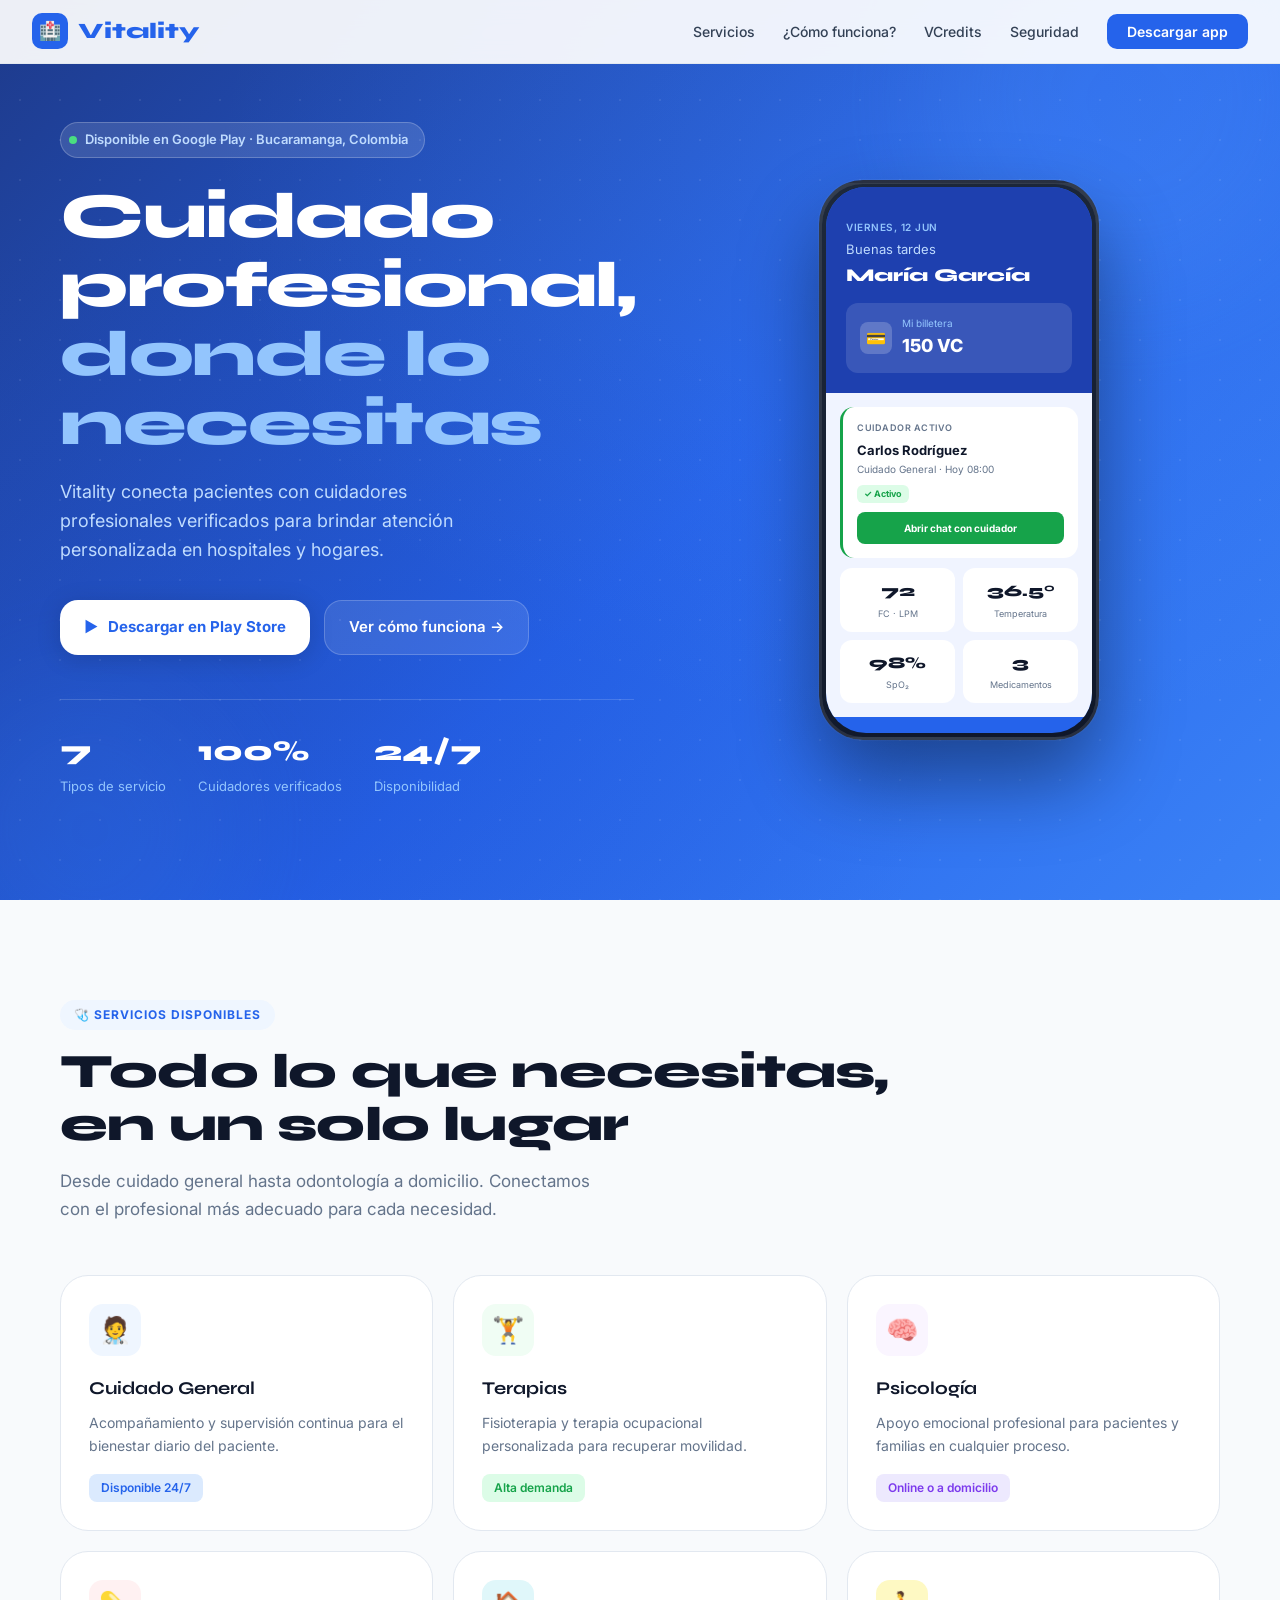
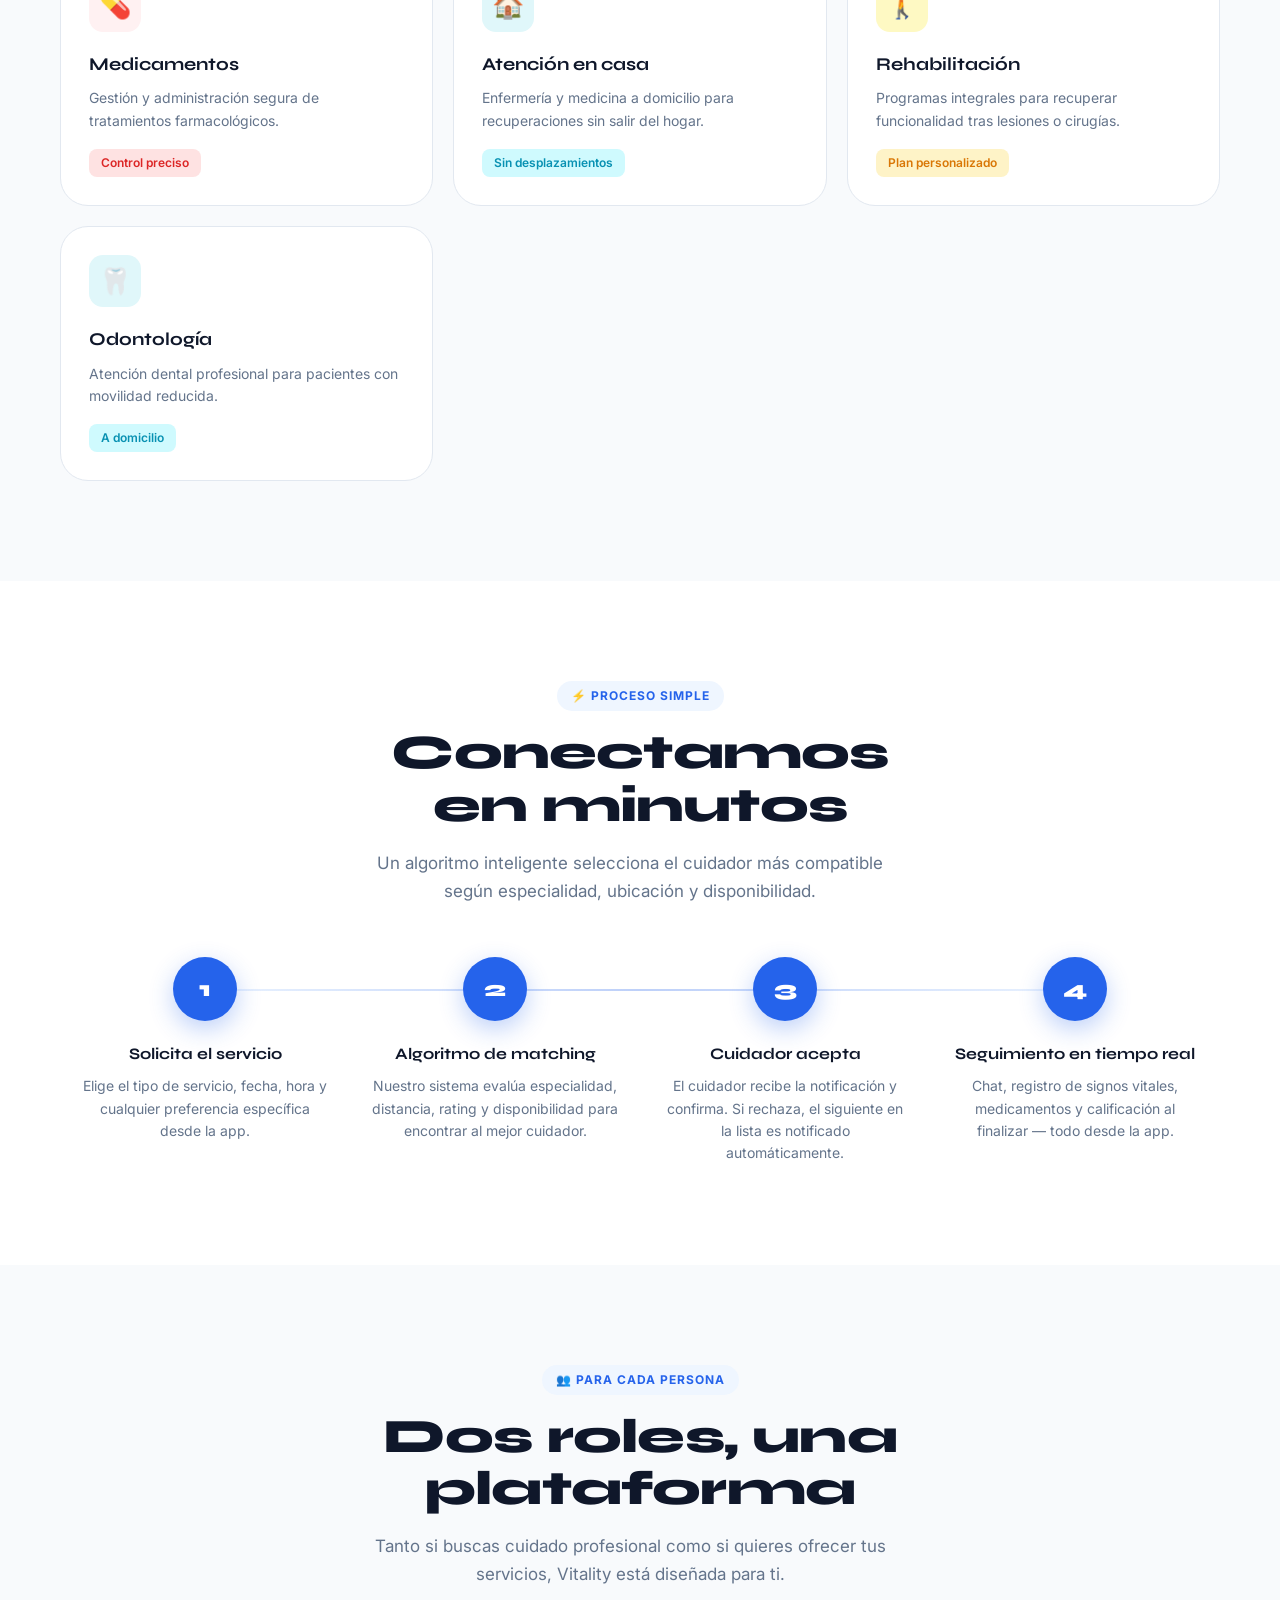
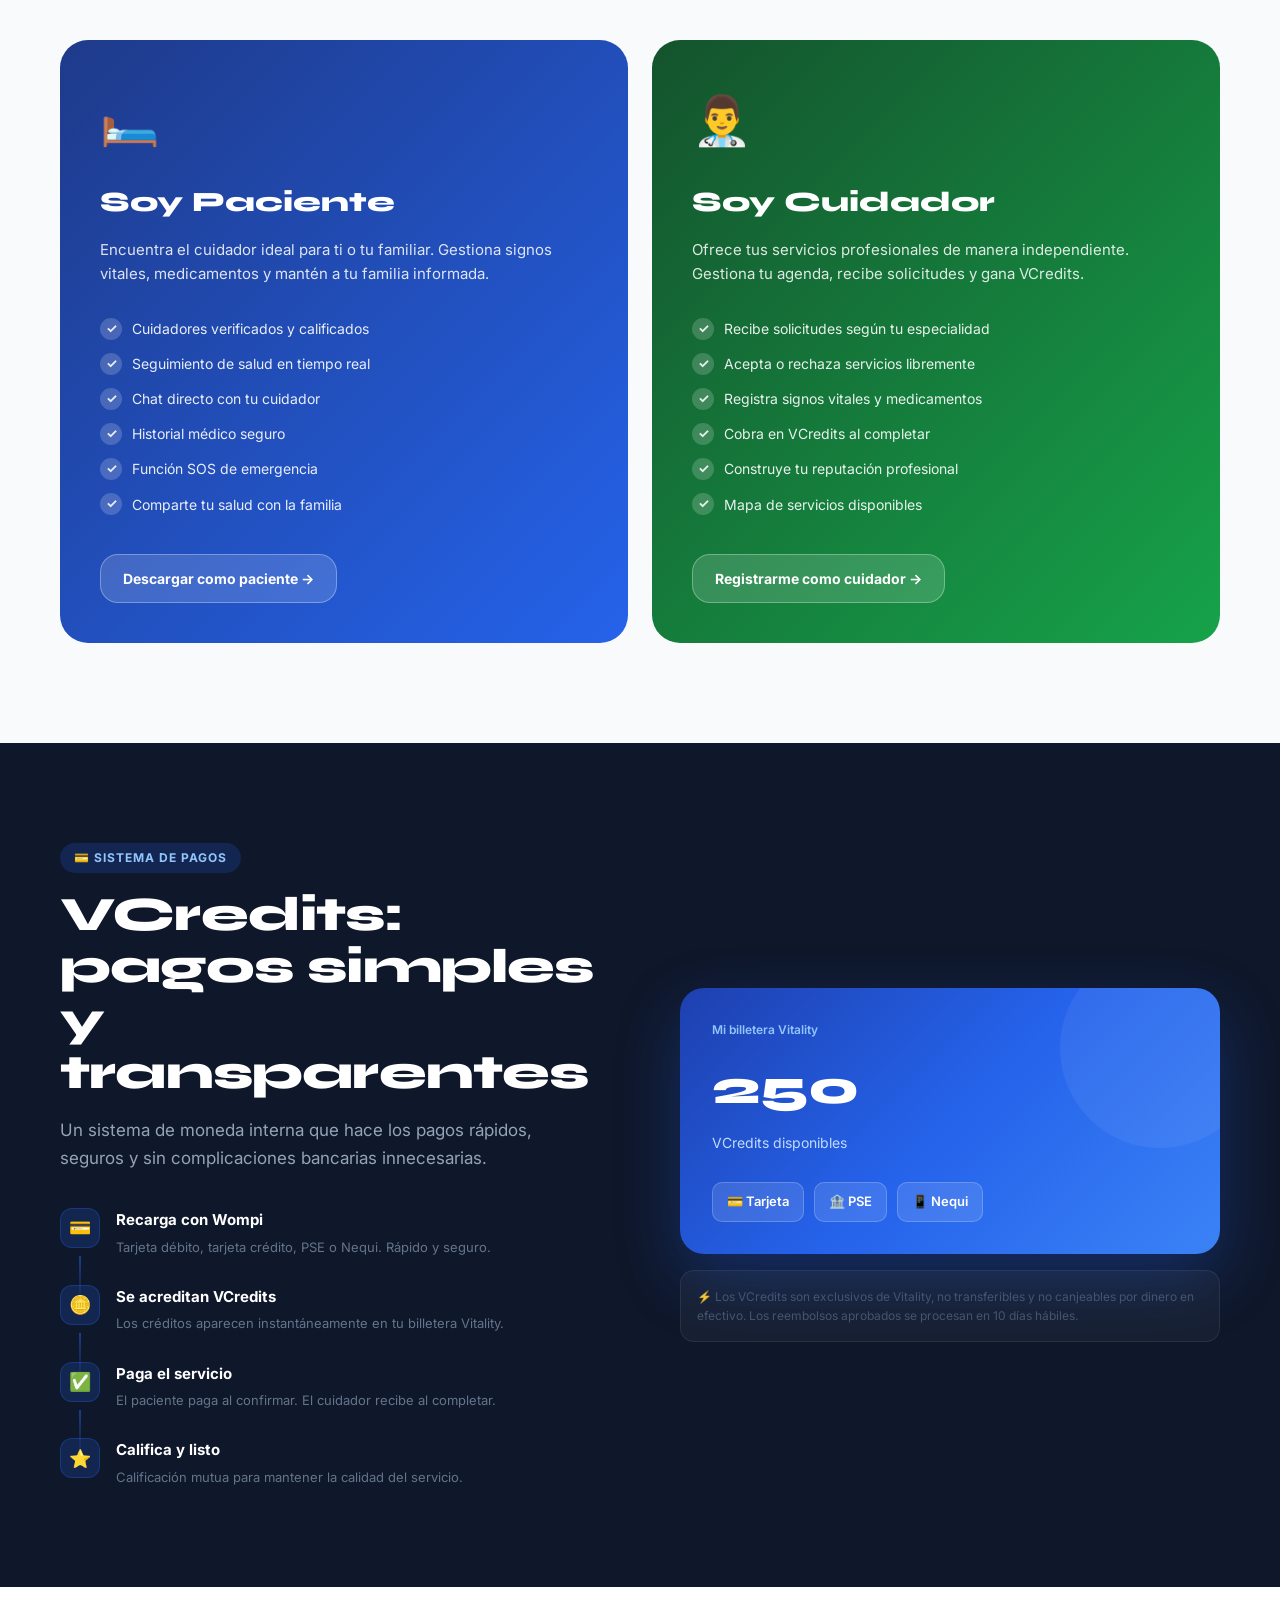
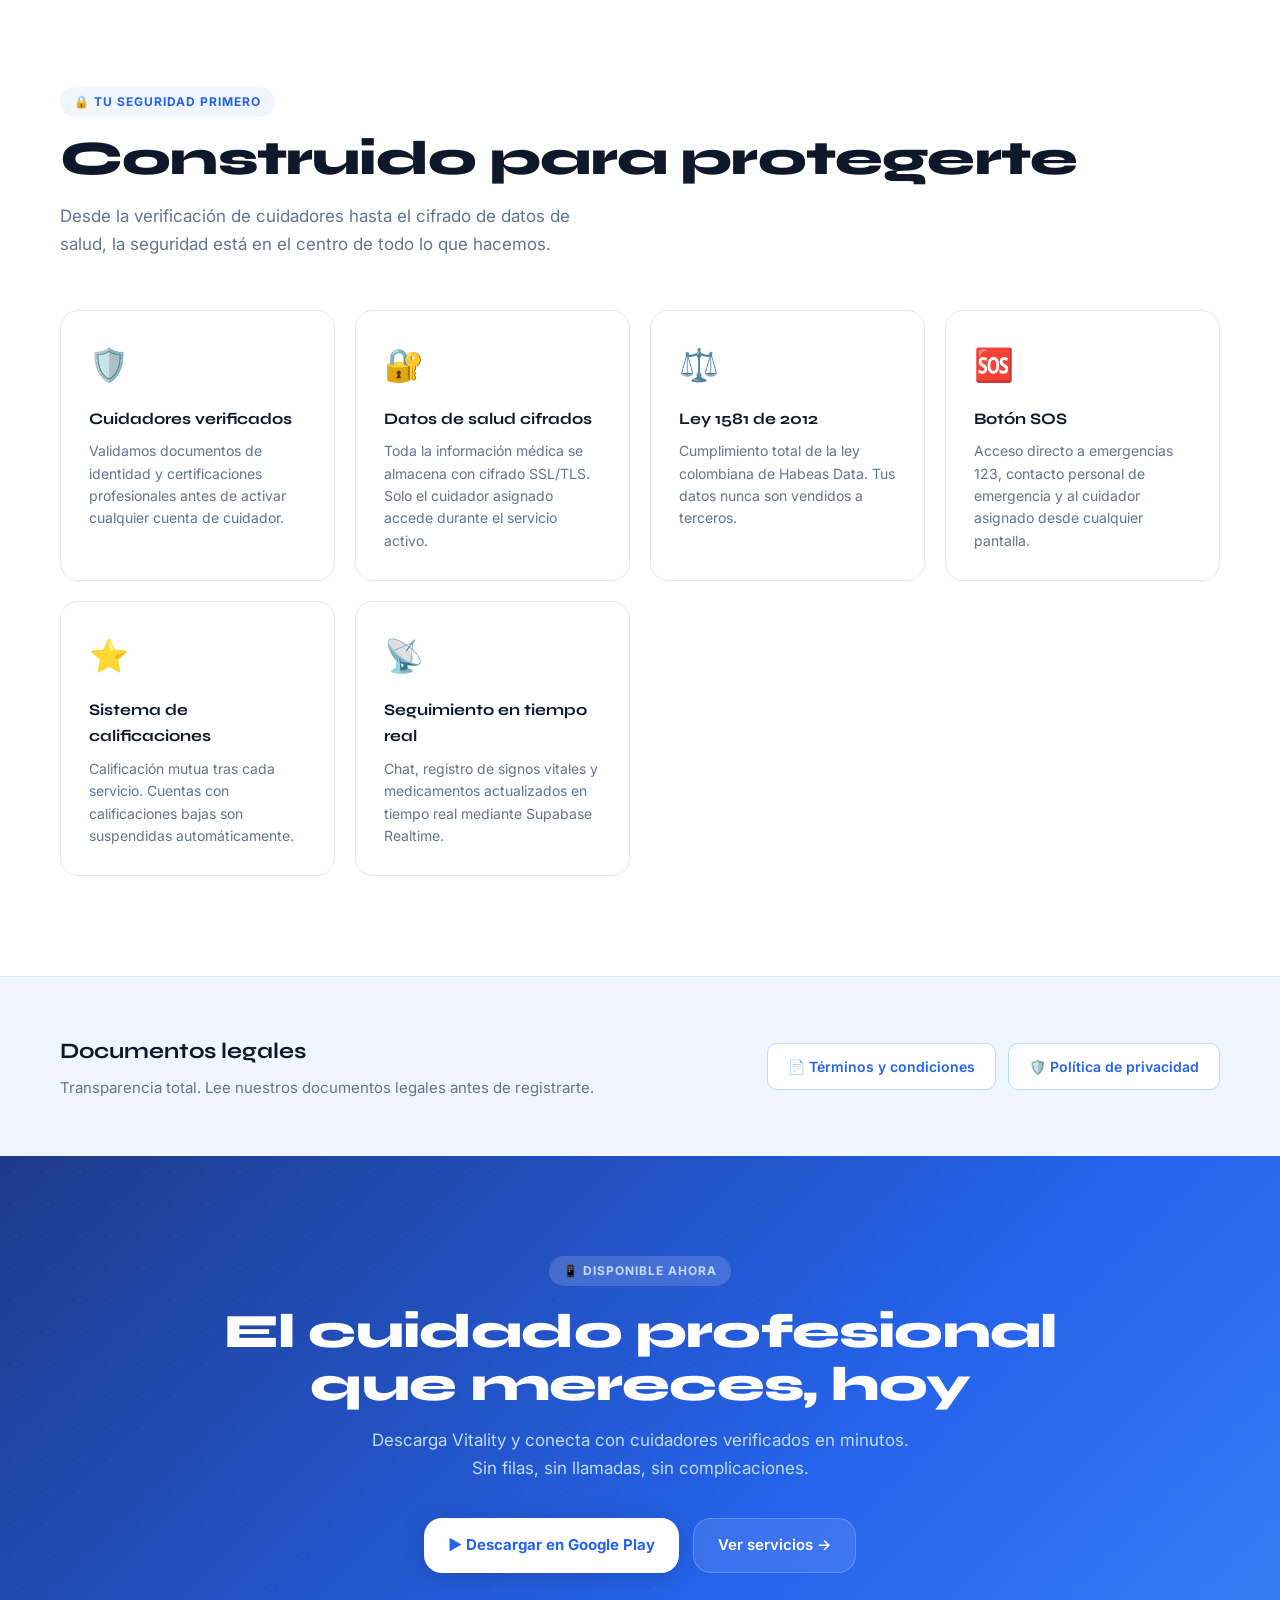
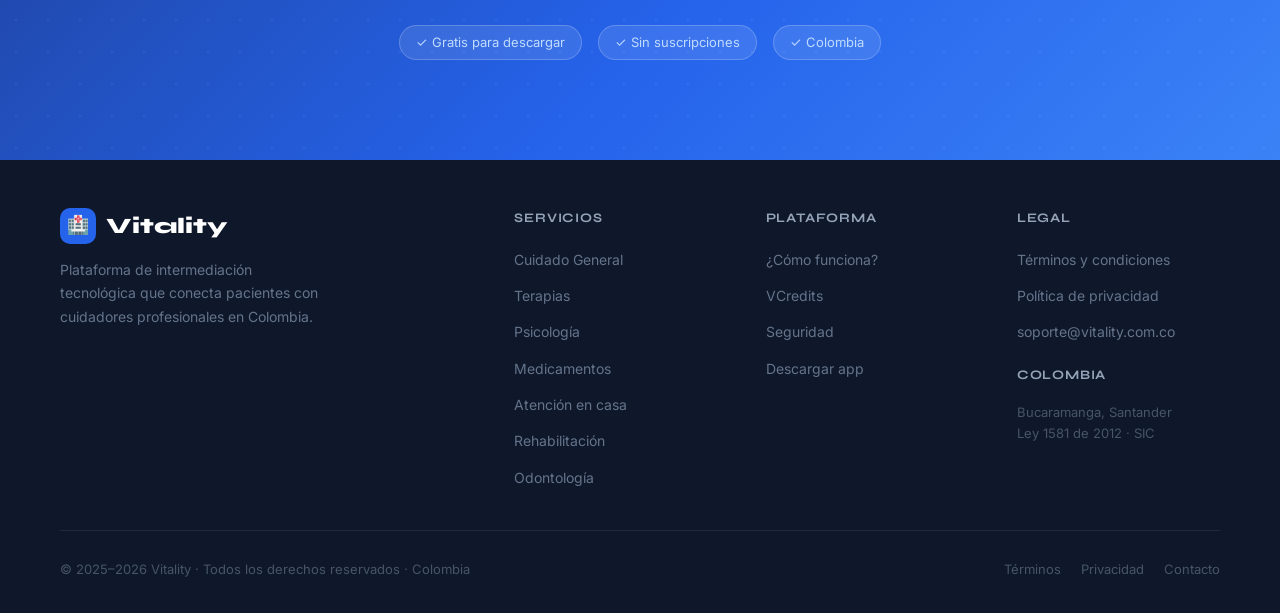
==== index.html @ 5bbce7c7 "feat: landing page Vitality" ====
<!doctype html>
<html lang="es">
  <head>
    <meta charset="UTF-8" />
    <meta name="viewport" content="width=device-width, initial-scale=1.0" />
    <title>Vitality — Cuidado profesional a tu alcance</title>
    <meta
      name="description"
      content="Vitality conecta pacientes con cuidadores profesionales para brindar atención personalizada en hospitales y hogares. Descarga la app en Google Play."
    />
    <meta
      property="og:title"
      content="Vitality — Cuidado profesional a tu alcance"
    />
    <meta
      property="og:description"
      content="Conectamos pacientes con cuidadores profesionales en Bucaramanga, Colombia."
    />
    <meta name="theme-color" content="#2563eb" />

    <link rel="preconnect" href="https://fonts.googleapis.com" />
    <link rel="preconnect" href="https://fonts.gstatic.com" crossorigin />
    <link
      href="https://fonts.googleapis.com/css2?family=Syne:wght@400;600;700;800&family=Inter:ital,wght@0,400;0,500;0,600;1,400&display=swap"
      rel="stylesheet"
    />

    <style>
      /* ── TOKENS ── */
      :root {
        --blue: #2563eb;
        --blue-dark: #1e40af;
        --blue-deeper: #1e3a8a;
        --blue-light: #eff6ff;
        --blue-mid: #bfdbfe;
        --blue-soft: #dbeafe;
        --green: #16a34a;
        --green-light: #f0fdf4;
        --dark: #0f172a;
        --mid: #334155;
        --muted: #64748b;
        --border: #e2e8f0;
        --bg: #f8fafc;
        --white: #ffffff;
        --radius-sm: 10px;
        --radius-md: 18px;
        --radius-lg: 28px;
        --radius-xl: 40px;
      }

      /* ── RESET ── */
      *,
      *::before,
      *::after {
        margin: 0;
        padding: 0;
        box-sizing: border-box;
      }
      html {
        scroll-behavior: smooth;
      }
      body {
        font-family: "Inter", sans-serif;
        background: var(--white);
        color: var(--dark);
        line-height: 1.65;
        overflow-x: hidden;
      }
      img {
        display: block;
        max-width: 100%;
      }
      a {
        text-decoration: none;
        color: inherit;
      }

      /* ── NAV ── */
      nav {
        position: fixed;
        top: 0;
        left: 0;
        right: 0;
        z-index: 100;
        display: flex;
        align-items: center;
        justify-content: space-between;
        padding: 0 32px;
        height: 64px;
        background: rgba(255, 255, 255, 0.92);
        backdrop-filter: blur(12px);
        border-bottom: 1px solid var(--border);
      }

      .nav-logo {
        display: flex;
        align-items: center;
        gap: 10px;
        font-family: "Syne", sans-serif;
        font-size: 22px;
        font-weight: 800;
        color: var(--blue);
      }

      .nav-logo .logo-icon {
        width: 36px;
        height: 36px;
        background: var(--blue);
        border-radius: 10px;
        display: flex;
        align-items: center;
        justify-content: center;
        font-size: 18px;
      }

      .nav-links {
        display: flex;
        align-items: center;
        gap: 28px;
        list-style: none;
      }

      .nav-links a {
        font-size: 14px;
        font-weight: 500;
        color: var(--mid);
        transition: color 0.2s;
      }
      .nav-links a:hover {
        color: var(--blue);
      }

      .nav-cta {
        background: var(--blue);
        color: var(--white) !important;
        padding: 9px 20px;
        border-radius: var(--radius-sm);
        font-weight: 600 !important;
        font-size: 14px;
        transition: background 0.2s !important;
      }
      .nav-cta:hover {
        background: var(--blue-dark) !important;
      }

      /* ── HERO ── */
      .hero {
        min-height: 100vh;
        display: flex;
        align-items: center;
        background: linear-gradient(
          135deg,
          var(--blue-deeper) 0%,
          var(--blue) 55%,
          #3b82f6 100%
        );
        position: relative;
        overflow: hidden;
        padding: 100px 32px 80px;
      }

      .hero::before {
        content: "";
        position: absolute;
        inset: 0;
        background:
          radial-gradient(
            ellipse at 75% 20%,
            rgba(96, 165, 250, 0.18) 0%,
            transparent 55%
          ),
          radial-gradient(
            ellipse at 15% 80%,
            rgba(30, 64, 175, 0.25) 0%,
            transparent 50%
          );
      }

      /* Grid de puntos sutil */
      .hero::after {
        content: "";
        position: absolute;
        inset: 0;
        background-image: radial-gradient(
          rgba(255, 255, 255, 0.08) 1px,
          transparent 1px
        );
        background-size: 40px 40px;
        pointer-events: none;
      }

      .hero-inner {
        max-width: 1160px;
        margin: 0 auto;
        width: 100%;
        display: grid;
        grid-template-columns: 1fr 1fr;
        gap: 64px;
        align-items: center;
        position: relative;
        z-index: 1;
      }

      .hero-badge {
        display: inline-flex;
        align-items: center;
        gap: 8px;
        background: rgba(255, 255, 255, 0.12);
        border: 1px solid rgba(255, 255, 255, 0.22);
        border-radius: 100px;
        padding: 6px 16px 6px 8px;
        font-size: 13px;
        font-weight: 600;
        color: #bfdbfe;
        margin-bottom: 24px;
      }

      .hero-badge .dot {
        width: 8px;
        height: 8px;
        border-radius: 50%;
        background: #4ade80;
        animation: pulse 2s infinite;
      }

      @keyframes pulse {
        0%,
        100% {
          opacity: 1;
          transform: scale(1);
        }
        50% {
          opacity: 0.6;
          transform: scale(1.3);
        }
      }

      .hero-title {
        font-family: "Syne", sans-serif;
        font-size: clamp(38px, 5vw, 64px);
        font-weight: 800;
        color: var(--white);
        line-height: 1.08;
        letter-spacing: -1.5px;
        margin-bottom: 20px;
      }

      .hero-title span {
        color: #93c5fd;
      }

      .hero-sub {
        font-size: 18px;
        color: #bfdbfe;
        line-height: 1.6;
        margin-bottom: 36px;
        max-width: 440px;
      }

      .hero-actions {
        display: flex;
        gap: 14px;
        flex-wrap: wrap;
      }

      .btn-primary {
        display: inline-flex;
        align-items: center;
        gap: 10px;
        background: var(--white);
        color: var(--blue);
        font-weight: 700;
        font-size: 15px;
        padding: 14px 24px;
        border-radius: var(--radius-md);
        transition:
          transform 0.2s,
          box-shadow 0.2s;
        box-shadow: 0 4px 24px rgba(0, 0, 0, 0.15);
      }
      .btn-primary:hover {
        transform: translateY(-2px);
        box-shadow: 0 8px 32px rgba(0, 0, 0, 0.2);
      }

      .btn-secondary {
        display: inline-flex;
        align-items: center;
        gap: 8px;
        background: rgba(255, 255, 255, 0.1);
        color: var(--white);
        font-weight: 600;
        font-size: 15px;
        padding: 14px 24px;
        border-radius: var(--radius-md);
        border: 1px solid rgba(255, 255, 255, 0.2);
        transition: background 0.2s;
      }
      .btn-secondary:hover {
        background: rgba(255, 255, 255, 0.18);
      }

      .hero-stats {
        display: flex;
        gap: 32px;
        margin-top: 44px;
        padding-top: 28px;
        border-top: 1px solid rgba(255, 255, 255, 0.15);
      }

      .hero-stat-num {
        font-family: "Syne", sans-serif;
        font-size: 28px;
        font-weight: 800;
        color: var(--white);
      }

      .hero-stat-label {
        font-size: 13px;
        color: #93c5fd;
        margin-top: 2px;
      }

      /* Mockup flotante */
      .hero-visual {
        display: flex;
        justify-content: center;
        align-items: center;
        position: relative;
      }

      .phone-mockup {
        width: 280px;
        height: 560px;
        background: linear-gradient(160deg, #1e293b 0%, #0f172a 100%);
        border-radius: 44px;
        border: 3px solid rgba(255, 255, 255, 0.1);
        box-shadow:
          0 40px 80px rgba(0, 0, 0, 0.4),
          0 0 0 1px rgba(255, 255, 255, 0.05),
          inset 0 1px 0 rgba(255, 255, 255, 0.1);
        position: relative;
        overflow: hidden;
      }

      .phone-screen {
        position: absolute;
        inset: 4px;
        border-radius: 40px;
        background: var(--blue);
        overflow: hidden;
      }

      .phone-header {
        background: var(--blue-dark);
        padding: 32px 20px 20px;
      }

      .phone-date {
        font-size: 10px;
        color: #93c5fd;
        font-weight: 600;
        text-transform: uppercase;
        letter-spacing: 0.5px;
        margin-bottom: 4px;
      }

      .phone-greeting {
        font-size: 13px;
        color: #bfdbfe;
      }

      .phone-name {
        font-family: "Syne", sans-serif;
        font-size: 18px;
        font-weight: 800;
        color: white;
        margin-bottom: 12px;
      }

      .phone-wallet {
        background: rgba(255, 255, 255, 0.12);
        border-radius: 12px;
        padding: 12px 14px;
        display: flex;
        align-items: center;
        gap: 10px;
      }

      .wallet-icon {
        width: 32px;
        height: 32px;
        background: rgba(255, 255, 255, 0.2);
        border-radius: 8px;
        display: flex;
        align-items: center;
        justify-content: center;
        font-size: 16px;
      }

      .wallet-label {
        font-size: 10px;
        color: #93c5fd;
      }
      .wallet-amount {
        font-size: 18px;
        font-weight: 800;
        color: white;
      }

      .phone-body {
        background: #f0f4ff;
        padding: 14px;
        flex: 1;
      }

      .phone-card {
        background: white;
        border-radius: 14px;
        padding: 14px;
        margin-bottom: 10px;
        border-left: 3px solid var(--green);
      }

      .phone-card-label {
        font-size: 9px;
        color: var(--muted);
        font-weight: 600;
        text-transform: uppercase;
        letter-spacing: 0.5px;
        margin-bottom: 4px;
      }

      .phone-card-name {
        font-size: 13px;
        font-weight: 700;
        color: var(--dark);
      }

      .phone-card-spec {
        font-size: 10px;
        color: var(--muted);
      }

      .phone-badge {
        display: inline-block;
        background: #dcfce7;
        color: var(--green);
        font-size: 9px;
        font-weight: 700;
        border-radius: 6px;
        padding: 2px 7px;
        margin-top: 6px;
      }

      .phone-btn {
        background: var(--green);
        color: white;
        font-size: 10px;
        font-weight: 700;
        border-radius: 8px;
        padding: 8px;
        text-align: center;
        margin-top: 8px;
      }

      .phone-metrics {
        display: grid;
        grid-template-columns: 1fr 1fr;
        gap: 8px;
      }

      .phone-metric {
        background: white;
        border-radius: 12px;
        padding: 10px;
        text-align: center;
      }

      .phone-metric-val {
        font-family: "Syne", sans-serif;
        font-size: 16px;
        font-weight: 800;
        color: var(--dark);
      }

      .phone-metric-label {
        font-size: 9px;
        color: var(--muted);
        margin-top: 2px;
      }

      /* Orbes de fondo */
      .orb {
        position: absolute;
        border-radius: 50%;
        filter: blur(60px);
        opacity: 0.15;
        pointer-events: none;
      }
      .orb-1 {
        width: 400px;
        height: 400px;
        background: #60a5fa;
        top: -100px;
        right: -50px;
      }
      .orb-2 {
        width: 300px;
        height: 300px;
        background: #3b82f6;
        bottom: -80px;
        left: -60px;
      }

      /* ── LAYOUT ── */
      .section {
        padding: 100px 32px;
      }

      .container {
        max-width: 1160px;
        margin: 0 auto;
      }

      .eyebrow {
        display: inline-flex;
        align-items: center;
        gap: 8px;
        font-size: 12px;
        font-weight: 700;
        color: var(--blue);
        text-transform: uppercase;
        letter-spacing: 1px;
        background: var(--blue-light);
        border-radius: 100px;
        padding: 5px 14px;
        margin-bottom: 16px;
      }

      .section-title {
        font-family: "Syne", sans-serif;
        font-size: clamp(30px, 4vw, 48px);
        font-weight: 800;
        color: var(--dark);
        line-height: 1.1;
        letter-spacing: -0.8px;
        margin-bottom: 16px;
      }

      .section-sub {
        font-size: 17px;
        color: var(--muted);
        max-width: 540px;
        line-height: 1.65;
      }

      /* ── SERVICIOS ── */
      .services-bg {
        background: var(--bg);
      }

      .services-grid {
        display: grid;
        grid-template-columns: repeat(auto-fit, minmax(280px, 1fr));
        gap: 20px;
        margin-top: 52px;
      }

      .service-card {
        background: var(--white);
        border: 1px solid var(--border);
        border-radius: var(--radius-lg);
        padding: 28px;
        transition:
          transform 0.2s,
          box-shadow 0.2s,
          border-color 0.2s;
        cursor: default;
      }

      .service-card:hover {
        transform: translateY(-4px);
        box-shadow: 0 16px 48px rgba(37, 99, 235, 0.1);
        border-color: var(--blue-mid);
      }

      .service-icon {
        width: 52px;
        height: 52px;
        border-radius: 14px;
        display: flex;
        align-items: center;
        justify-content: center;
        font-size: 26px;
        margin-bottom: 18px;
      }

      .service-name {
        font-family: "Syne", sans-serif;
        font-size: 18px;
        font-weight: 700;
        color: var(--dark);
        margin-bottom: 8px;
      }

      .service-desc {
        font-size: 14px;
        color: var(--muted);
        line-height: 1.6;
        margin-bottom: 16px;
      }

      .service-tag {
        display: inline-block;
        font-size: 12px;
        font-weight: 600;
        border-radius: 8px;
        padding: 4px 12px;
      }

      /* ── CÓMO FUNCIONA ── */
      .how-grid {
        display: grid;
        grid-template-columns: repeat(auto-fit, minmax(220px, 1fr));
        gap: 0;
        margin-top: 52px;
        position: relative;
      }

      .how-grid::before {
        content: "";
        position: absolute;
        top: 32px;
        left: 10%;
        right: 10%;
        height: 2px;
        background: linear-gradient(
          90deg,
          var(--blue-mid),
          var(--blue),
          var(--blue-mid)
        );
        opacity: 0.3;
      }

      .how-step {
        text-align: center;
        padding: 0 20px;
        position: relative;
        z-index: 1;
      }

      .how-num {
        width: 64px;
        height: 64px;
        border-radius: 50%;
        background: var(--blue);
        color: var(--white);
        font-family: "Syne", sans-serif;
        font-size: 22px;
        font-weight: 800;
        display: flex;
        align-items: center;
        justify-content: center;
        margin: 0 auto 20px;
        box-shadow: 0 8px 24px rgba(37, 99, 235, 0.3);
      }

      .how-title {
        font-family: "Syne", sans-serif;
        font-size: 16px;
        font-weight: 700;
        color: var(--dark);
        margin-bottom: 8px;
      }

      .how-desc {
        font-size: 14px;
        color: var(--muted);
        line-height: 1.6;
      }

      /* ── DOS ROLES ── */
      .roles-grid {
        display: grid;
        grid-template-columns: 1fr 1fr;
        gap: 24px;
        margin-top: 52px;
      }

      .role-card {
        border-radius: var(--radius-lg);
        padding: 40px;
        position: relative;
        overflow: hidden;
      }

      .role-card.paciente {
        background: linear-gradient(
          135deg,
          var(--blue-deeper) 0%,
          var(--blue) 100%
        );
        color: white;
      }

      .role-card.cuidador {
        background: linear-gradient(135deg, #14532d 0%, var(--green) 100%);
        color: white;
      }

      .role-emoji {
        font-size: 48px;
        margin-bottom: 20px;
      }

      .role-title {
        font-family: "Syne", sans-serif;
        font-size: 28px;
        font-weight: 800;
        margin-bottom: 12px;
      }

      .role-desc {
        font-size: 15px;
        opacity: 0.85;
        line-height: 1.65;
        margin-bottom: 24px;
      }

      .role-list {
        list-style: none;
        margin-bottom: 32px;
      }

      .role-list li {
        font-size: 14px;
        opacity: 0.9;
        padding: 6px 0;
        display: flex;
        align-items: center;
        gap: 10px;
      }

      .role-list li::before {
        content: "✓";
        font-weight: 700;
        font-size: 13px;
        flex-shrink: 0;
        width: 22px;
        height: 22px;
        border-radius: 50%;
        background: rgba(255, 255, 255, 0.2);
        display: flex;
        align-items: center;
        justify-content: center;
      }

      .role-cta {
        display: inline-flex;
        align-items: center;
        gap: 8px;
        background: rgba(255, 255, 255, 0.15);
        border: 1px solid rgba(255, 255, 255, 0.3);
        color: white;
        font-weight: 700;
        font-size: 14px;
        padding: 12px 22px;
        border-radius: var(--radius-md);
        transition: background 0.2s;
      }
      .role-cta:hover {
        background: rgba(255, 255, 255, 0.25);
      }

      /* ── VCREDITS ── */
      .vcredits-bg {
        background: var(--dark);
      }

      .vcredits-inner {
        display: grid;
        grid-template-columns: 1fr 1fr;
        gap: 80px;
        align-items: center;
      }

      .vcredits-inner .section-title {
        color: white;
      }
      .vcredits-inner .section-sub {
        color: #94a3b8;
      }

      .vc-flow {
        display: flex;
        flex-direction: column;
        gap: 0;
      }

      .vc-step {
        display: flex;
        align-items: flex-start;
        gap: 16px;
        position: relative;
      }

      .vc-step:not(:last-child)::after {
        content: "";
        position: absolute;
        left: 19px;
        top: 48px;
        bottom: -12px;
        width: 2px;
        background: linear-gradient(
          180deg,
          rgba(37, 99, 235, 0.5),
          rgba(37, 99, 235, 0.1)
        );
      }

      .vc-icon {
        width: 40px;
        height: 40px;
        border-radius: 12px;
        background: rgba(37, 99, 235, 0.2);
        border: 1px solid rgba(37, 99, 235, 0.3);
        display: flex;
        align-items: center;
        justify-content: center;
        font-size: 18px;
        flex-shrink: 0;
      }

      .vc-content {
        padding-bottom: 28px;
      }

      .vc-title {
        font-size: 15px;
        font-weight: 700;
        color: white;
        margin-bottom: 4px;
      }

      .vc-desc {
        font-size: 13px;
        color: #64748b;
        line-height: 1.55;
      }

      /* Tarjeta VCredits */
      .vc-card {
        background: linear-gradient(
          135deg,
          #1e40af 0%,
          #2563eb 50%,
          #3b82f6 100%
        );
        border-radius: 24px;
        padding: 32px;
        box-shadow: 0 24px 64px rgba(37, 99, 235, 0.3);
        position: relative;
        overflow: hidden;
      }

      .vc-card::before {
        content: "";
        position: absolute;
        top: -40px;
        right: -40px;
        width: 200px;
        height: 200px;
        border-radius: 50%;
        background: rgba(255, 255, 255, 0.06);
      }

      .vc-card-label {
        font-size: 12px;
        color: #93c5fd;
        font-weight: 600;
        margin-bottom: 8px;
      }
      .vc-card-amount {
        font-family: "Syne", sans-serif;
        font-size: 48px;
        font-weight: 800;
        color: white;
        margin-bottom: 4px;
      }
      .vc-card-unit {
        font-size: 14px;
        color: #bfdbfe;
        margin-bottom: 28px;
      }

      .vc-methods {
        display: flex;
        gap: 10px;
        flex-wrap: wrap;
      }

      .vc-method {
        background: rgba(255, 255, 255, 0.12);
        border: 1px solid rgba(255, 255, 255, 0.2);
        border-radius: 10px;
        padding: 8px 14px;
        font-size: 13px;
        font-weight: 600;
        color: white;
        display: flex;
        align-items: center;
        gap: 6px;
      }

      /* ── SEGURIDAD ── */
      .security-grid {
        display: grid;
        grid-template-columns: repeat(auto-fit, minmax(240px, 1fr));
        gap: 20px;
        margin-top: 52px;
      }

      .security-card {
        background: var(--white);
        border: 1px solid var(--border);
        border-radius: var(--radius-md);
        padding: 28px;
        transition:
          border-color 0.2s,
          box-shadow 0.2s;
      }

      .security-card:hover {
        border-color: var(--blue-mid);
        box-shadow: 0 8px 32px rgba(37, 99, 235, 0.08);
      }

      .security-icon {
        font-size: 32px;
        margin-bottom: 14px;
      }

      .security-title {
        font-family: "Syne", sans-serif;
        font-size: 16px;
        font-weight: 700;
        color: var(--dark);
        margin-bottom: 8px;
      }

      .security-desc {
        font-size: 14px;
        color: var(--muted);
        line-height: 1.6;
      }

      /* ── LEGAL LINKS ── */
      .legal-bg {
        background: var(--blue-light);
        border-top: 1px solid var(--blue-soft);
      }

      .legal-inner {
        display: flex;
        align-items: center;
        justify-content: space-between;
        gap: 32px;
        flex-wrap: wrap;
      }

      .legal-title {
        font-family: "Syne", sans-serif;
        font-size: 22px;
        font-weight: 700;
        color: var(--dark);
        margin-bottom: 6px;
      }

      .legal-desc {
        font-size: 15px;
        color: var(--muted);
      }

      .legal-links {
        display: flex;
        gap: 12px;
        flex-wrap: wrap;
      }

      .legal-link {
        display: inline-flex;
        align-items: center;
        gap: 8px;
        background: white;
        border: 1px solid var(--blue-mid);
        color: var(--blue);
        font-size: 14px;
        font-weight: 600;
        padding: 11px 20px;
        border-radius: var(--radius-sm);
        transition:
          0.2s,
          border-color 0.2s;
      }
      .legal-link:hover {
        background: var(--blue);
        color: white;
        border-color: var(--blue);
      }

      /* ── CTA FINAL ── */
      .cta-bg {
        background: linear-gradient(
          135deg,
          var(--blue-deeper) 0%,
          var(--blue) 60%,
          #3b82f6 100%
        );
        position: relative;
        overflow: hidden;
      }

      .cta-bg::before {
        content: "";
        position: absolute;
        inset: 0;
        background-image: radial-gradient(
          rgba(255, 255, 255, 0.06) 1px,
          transparent 1px
        );
        background-size: 32px 32px;
      }

      .cta-inner {
        text-align: center;
        position: relative;
        z-index: 1;
      }

      .cta-inner .section-title {
        color: white;
        margin-bottom: 14px;
      }
      .cta-inner .section-sub {
        color: #bfdbfe;
        margin: 0 auto 36px;
      }

      .cta-actions {
        display: flex;
        gap: 14px;
        justify-content: center;
        flex-wrap: wrap;
      }

      .cta-pill {
        display: inline-flex;
        align-items: center;
        gap: 8px;
        background: rgba(255, 255, 255, 0.1);
        border: 1px solid rgba(255, 255, 255, 0.2);
        border-radius: 100px;
        padding: 6px 16px;
        font-size: 13px;
        color: #bfdbfe;
        margin-top: 24px;
      }

      /* ── FOOTER ── */
      footer {
        background: var(--dark);
        padding: 48px 32px 32px;
      }

      .footer-inner {
        max-width: 1160px;
        margin: 0 auto;
      }

      .footer-top {
        display: grid;
        grid-template-columns: 2fr 1fr 1fr 1fr;
        gap: 48px;
        padding-bottom: 40px;
        border-bottom: 1px solid rgba(255, 255, 255, 0.08);
        margin-bottom: 28px;
      }

      .footer-brand .nav-logo {
        color: white;
        margin-bottom: 14px;
      }

      .footer-brand-desc {
        font-size: 14px;
        color: #64748b;
        line-height: 1.65;
        max-width: 260px;
      }

      .footer-col-title {
        font-family: "Syne", sans-serif;
        font-size: 13px;
        font-weight: 700;
        color: #94a3b8;
        text-transform: uppercase;
        letter-spacing: 0.8px;
        margin-bottom: 16px;
      }

      .footer-links {
        list-style: none;
        display: flex;
        flex-direction: column;
        gap: 10px;
      }

      .footer-links a {
        font-size: 14px;
        color: #64748b;
        transition: color 0.2s;
      }
      .footer-links a:hover {
        color: white;
      }

      .footer-bottom {
        display: flex;
        align-items: center;
        justify-content: space-between;
        flex-wrap: wrap;
        gap: 12px;
      }

      .footer-copy {
        font-size: 13px;
        color: #475569;
      }

      .footer-legal {
        display: flex;
        gap: 20px;
      }

      .footer-legal a {
        font-size: 13px;
        color: #475569;
        transition: color 0.2s;
      }
      .footer-legal a:hover {
        color: white;
      }

      /* ── RESPONSIVE ── */
      @media (max-width: 900px) {
        .hero-inner {
          grid-template-columns: 1fr;
          text-align: center;
        }
        .hero-visual {
          display: none;
        }
        .hero-sub {
          margin: 0 auto 36px;
        }
        .hero-actions {
          justify-content: center;
        }
        .hero-stats {
          justify-content: center;
        }
        .roles-grid {
          grid-template-columns: 1fr;
        }
        .vcredits-inner {
          grid-template-columns: 1fr;
        }
        .footer-top {
          grid-template-columns: 1fr 1fr;
          gap: 32px;
        }
        .how-grid::before {
          display: none;
        }
      }

      @media (max-width: 600px) {
        nav {
          padding: 0 20px;
        }
        .nav-links {
          display: none;
        }
        .section {
          padding: 72px 20px;
        }
        .role-card {
          padding: 28px;
        }
        .footer-top {
          grid-template-columns: 1fr;
        }
        .legal-inner {
          flex-direction: column;
        }
      }

      /* ── ANIMACIONES SCROLL ── */
      .fade-in {
        opacity: 0;
        transform: translateY(24px);
        transition:
          opacity 0.6s ease,
          transform 0.6s ease;
      }
      .fade-in.visible {
        opacity: 1;
        transform: none;
      }
    </style>
  </head>
  <body>
    <!-- NAV -->
    <nav>
      <div class="nav-logo">
        <div class="logo-icon">🏥</div>
        Vitality
      </div>
      <ul class="nav-links">
        <li><a href="#servicios">Servicios</a></li>
        <li><a href="#como-funciona">¿Cómo funciona?</a></li>
        <li><a href="#vcredits">VCredits</a></li>
        <li><a href="#seguridad">Seguridad</a></li>
        <li>
          <a
            href="https://play.google.com/store"
            target="_blank"
            class="nav-cta"
            >Descargar app</a
          >
        </li>
      </ul>
    </nav>

    <!-- HERO -->
    <section class="hero">
      <div class="orb orb-1"></div>
      <div class="orb orb-2"></div>
      <div class="hero-inner">
        <div class="hero-content">
          <div class="hero-badge">
            <span class="dot"></span>
            Disponible en Google Play · Bucaramanga, Colombia
          </div>
          <h1 class="hero-title">
            Cuidado profesional,<br />
            <span>donde lo necesitas</span>
          </h1>
          <p class="hero-sub">
            Vitality conecta pacientes con cuidadores profesionales verificados
            para brindar atención personalizada en hospitales y hogares.
          </p>
          <div class="hero-actions">
            <a
              href="https://play.google.com/store"
              target="_blank"
              class="btn-primary"
            >
              <span>▶</span> Descargar en Play Store
            </a>
            <a href="#como-funciona" class="btn-secondary">
              Ver cómo funciona →
            </a>
          </div>
          <div class="hero-stats">
            <div>
              <div class="hero-stat-num">7</div>
              <div class="hero-stat-label">Tipos de servicio</div>
            </div>
            <div>
              <div class="hero-stat-num">100%</div>
              <div class="hero-stat-label">Cuidadores verificados</div>
            </div>
            <div>
              <div class="hero-stat-num">24/7</div>
              <div class="hero-stat-label">Disponibilidad</div>
            </div>
          </div>
        </div>

        <!-- Mockup del teléfono -->
        <div class="hero-visual">
          <div class="phone-mockup">
            <div class="phone-screen">
              <div class="phone-header">
                <div class="phone-date">VIERNES, 12 JUN</div>
                <div class="phone-greeting">Buenas tardes</div>
                <div class="phone-name">María García</div>
                <div class="phone-wallet">
                  <div class="wallet-icon">💳</div>
                  <div>
                    <div class="wallet-label">Mi billetera</div>
                    <div class="wallet-amount">150 VC</div>
                  </div>
                </div>
              </div>
              <div class="phone-body">
                <div class="phone-card">
                  <div class="phone-card-label">Cuidador activo</div>
                  <div class="phone-card-name">Carlos Rodríguez</div>
                  <div class="phone-card-spec">Cuidado General · Hoy 08:00</div>
                  <div class="phone-badge">✓ Activo</div>
                  <div class="phone-btn">Abrir chat con cuidador</div>
                </div>
                <div class="phone-metrics">
                  <div class="phone-metric">
                    <div class="phone-metric-val">72</div>
                    <div class="phone-metric-label">FC · LPM</div>
                  </div>
                  <div class="phone-metric">
                    <div class="phone-metric-val">36.5°</div>
                    <div class="phone-metric-label">Temperatura</div>
                  </div>
                  <div class="phone-metric">
                    <div class="phone-metric-val">98%</div>
                    <div class="phone-metric-label">SpO₂</div>
                  </div>
                  <div class="phone-metric">
                    <div class="phone-metric-val">3</div>
                    <div class="phone-metric-label">Medicamentos</div>
                  </div>
                </div>
              </div>
            </div>
          </div>
        </div>
      </div>
    </section>

    <!-- SERVICIOS -->
    <section class="section services-bg" id="servicios">
      <div class="container">
        <div class="fade-in">
          <div class="eyebrow">🩺 Servicios disponibles</div>
          <h2 class="section-title">
            Todo lo que necesitas,<br />en un solo lugar
          </h2>
          <p class="section-sub">
            Desde cuidado general hasta odontología a domicilio. Conectamos con
            el profesional más adecuado para cada necesidad.
          </p>
        </div>
        <div class="services-grid">
          {[ { emoji: "🧑‍⚕️", name: "Cuidado General", desc: "Acompañamiento y
          supervisión continua para el bienestar diario del paciente.", color:
          "#eff6ff", tag: "Disponible 24/7", tagColor: "#2563eb", tagBg:
          "#dbeafe" }, { emoji: "🏋️", name: "Terapias", desc: "Fisioterapia y
          terapia ocupacional personalizada para recuperar movilidad.", color:
          "#f0fdf4", tag: "Alta demanda", tagColor: "#16a34a", tagBg: "#dcfce7"
          }, { emoji: "🧠", name: "Psicología", desc: "Apoyo emocional
          profesional para pacientes y familias en cualquier proceso.", color:
          "#faf5ff", tag: "Online o a domicilio", tagColor: "#7c3aed", tagBg:
          "#ede9fe" }, { emoji: "💊", name: "Medicamentos", desc: "Gestión y
          administración segura de tratamientos farmacológicos.", color:
          "#fff1f2", tag: "Control preciso", tagColor: "#dc2626", tagBg:
          "#fee2e2" }, { emoji: "🏠", name: "Atención en casa", desc:
          "Enfermería y medicina a domicilio para recuperaciones sin salir del
          hogar.", color: "#e0f7fa", tag: "Sin desplazamientos", tagColor:
          "#0891b2", tagBg: "#cffafe" }, { emoji: "🚶", name: "Rehabilitación",
          desc: "Programas integrales para recuperar funcionalidad tras lesiones
          o cirugías.", color: "#fef9c3", tag: "Plan personalizado", tagColor:
          "#d97706", tagBg: "#fef3c7" }, { emoji: "🦷", name: "Odontología",
          desc: "Atención dental profesional para pacientes con movilidad
          reducida.", color: "#e0f7fa", tag: "A domicilio", tagColor: "#0891b2",
          tagBg: "#cffafe" }, ].map(s => `
          <div class="service-card fade-in">
            <div class="service-icon">${s.emoji}</div>
            <div class="service-name">${s.name}</div>
            <p class="service-desc">${s.desc}</p>
            <span class="service-tag">${s.tag}</span>
          </div>
          `).join("")}
        </div>
      </div>
    </section>

    <!-- CÓMO FUNCIONA -->
    <section class="section" id="como-funciona">
      <div class="container">
        <div
          class="fade-in"
          style="text-align: center; max-width: 560px; margin: 0 auto"
        >
          <div class="eyebrow">⚡ Proceso simple</div>
          <h2 class="section-title">Conectamos en minutos</h2>
          <p class="section-sub">
            Un algoritmo inteligente selecciona el cuidador más compatible según
            especialidad, ubicación y disponibilidad.
          </p>
        </div>
        <div class="how-grid">
          <div class="how-step fade-in">
            <div class="how-num">1</div>
            <div class="how-title">Solicita el servicio</div>
            <p class="how-desc">
              Elige el tipo de servicio, fecha, hora y cualquier preferencia
              específica desde la app.
            </p>
          </div>
          <div class="how-step fade-in">
            <div class="how-num">2</div>
            <div class="how-title">Algoritmo de matching</div>
            <p class="how-desc">
              Nuestro sistema evalúa especialidad, distancia, rating y
              disponibilidad para encontrar al mejor cuidador.
            </p>
          </div>
          <div class="how-step fade-in">
            <div class="how-num">3</div>
            <div class="how-title">Cuidador acepta</div>
            <p class="how-desc">
              El cuidador recibe la notificación y confirma. Si rechaza, el
              siguiente en la lista es notificado automáticamente.
            </p>
          </div>
          <div class="how-step fade-in">
            <div class="how-num">4</div>
            <div class="how-title">Seguimiento en tiempo real</div>
            <p class="how-desc">
              Chat, registro de signos vitales, medicamentos y calificación al
              finalizar — todo desde la app.
            </p>
          </div>
        </div>
      </div>
    </section>

    <!-- DOS ROLES -->
    <section class="section services-bg">
      <div class="container">
        <div
          class="fade-in"
          style="text-align: center; max-width: 560px; margin: 0 auto 0"
        >
          <div class="eyebrow">👥 Para cada persona</div>
          <h2 class="section-title">Dos roles, una plataforma</h2>
          <p class="section-sub">
            Tanto si buscas cuidado profesional como si quieres ofrecer tus
            servicios, Vitality está diseñada para ti.
          </p>
        </div>
        <div class="roles-grid" style="margin-top: 52px">
          <div class="role-card paciente fade-in">
            <div class="role-emoji">🛏️</div>
            <div class="role-title">Soy Paciente</div>
            <p class="role-desc">
              Encuentra el cuidador ideal para ti o tu familiar. Gestiona signos
              vitales, medicamentos y mantén a tu familia informada.
            </p>
            <ul class="role-list">
              <li>Cuidadores verificados y calificados</li>
              <li>Seguimiento de salud en tiempo real</li>
              <li>Chat directo con tu cuidador</li>
              <li>Historial médico seguro</li>
              <li>Función SOS de emergencia</li>
              <li>Comparte tu salud con la familia</li>
            </ul>
            <a
              href="https://play.google.com/store"
              target="_blank"
              class="role-cta"
            >
              Descargar como paciente →
            </a>
          </div>
          <div class="role-card cuidador fade-in">
            <div class="role-emoji">👨‍⚕️</div>
            <div class="role-title">Soy Cuidador</div>
            <p class="role-desc">
              Ofrece tus servicios profesionales de manera independiente.
              Gestiona tu agenda, recibe solicitudes y gana VCredits.
            </p>
            <ul class="role-list">
              <li>Recibe solicitudes según tu especialidad</li>
              <li>Acepta o rechaza servicios libremente</li>
              <li>Registra signos vitales y medicamentos</li>
              <li>Cobra en VCredits al completar</li>
              <li>Construye tu reputación profesional</li>
              <li>Mapa de servicios disponibles</li>
            </ul>
            <a
              href="https://play.google.com/store"
              target="_blank"
              class="role-cta"
            >
              Registrarme como cuidador →
            </a>
          </div>
        </div>
      </div>
    </section>

    <!-- VCREDITS -->
    <section class="section vcredits-bg" id="vcredits">
      <div class="container">
        <div class="vcredits-inner">
          <div class="fade-in">
            <div
              class="eyebrow"
              style="background: rgba(37, 99, 235, 0.2); color: #93c5fd"
            >
              💳 Sistema de pagos
            </div>
            <h2 class="section-title">
              VCredits: pagos simples y transparentes
            </h2>
            <p class="section-sub">
              Un sistema de moneda interna que hace los pagos rápidos, seguros y
              sin complicaciones bancarias innecesarias.
            </p>

            <div class="vc-flow" style="margin-top: 36px">
              <div class="vc-step">
                <div class="vc-icon">💳</div>
                <div class="vc-content">
                  <div class="vc-title">Recarga con Wompi</div>
                  <div class="vc-desc">
                    Tarjeta débito, tarjeta crédito, PSE o Nequi. Rápido y
                    seguro.
                  </div>
                </div>
              </div>
              <div class="vc-step">
                <div class="vc-icon">🪙</div>
                <div class="vc-content">
                  <div class="vc-title">Se acreditan VCredits</div>
                  <div class="vc-desc">
                    Los créditos aparecen instantáneamente en tu billetera
                    Vitality.
                  </div>
                </div>
              </div>
              <div class="vc-step">
                <div class="vc-icon">✅</div>
                <div class="vc-content">
                  <div class="vc-title">Paga el servicio</div>
                  <div class="vc-desc">
                    El paciente paga al confirmar. El cuidador recibe al
                    completar.
                  </div>
                </div>
              </div>
              <div class="vc-step">
                <div class="vc-icon">⭐</div>
                <div class="vc-content" style="padding-bottom: 0">
                  <div class="vc-title">Califica y listo</div>
                  <div class="vc-desc">
                    Calificación mutua para mantener la calidad del servicio.
                  </div>
                </div>
              </div>
            </div>
          </div>

          <div class="fade-in">
            <div class="vc-card">
              <div class="vc-card-label">Mi billetera Vitality</div>
              <div class="vc-card-amount">250</div>
              <div class="vc-card-unit">VCredits disponibles</div>
              <div class="vc-methods">
                <div class="vc-method">💳 Tarjeta</div>
                <div class="vc-method">🏦 PSE</div>
                <div class="vc-method">📱 Nequi</div>
              </div>
            </div>
            <div
              style="
                margin-top: 16px;
                padding: 16px;
                background: rgba(255, 255, 255, 0.04);
                border: 1px solid rgba(255, 255, 255, 0.08);
                border-radius: 14px;
              "
            >
              <div style="font-size: 12px; color: #475569; line-height: 1.6">
                ⚡ Los VCredits son exclusivos de Vitality, no transferibles y
                no canjeables por dinero en efectivo. Los reembolsos aprobados
                se procesan en 10 días hábiles.
              </div>
            </div>
          </div>
        </div>
      </div>
    </section>

    <!-- SEGURIDAD -->
    <section class="section" id="seguridad">
      <div class="container">
        <div class="fade-in">
          <div class="eyebrow">🔒 Tu seguridad primero</div>
          <h2 class="section-title">Construido para protegerte</h2>
          <p class="section-sub">
            Desde la verificación de cuidadores hasta el cifrado de datos de
            salud, la seguridad está en el centro de todo lo que hacemos.
          </p>
        </div>
        <div class="security-grid">
          <div class="security-card fade-in">
            <div class="security-icon">🛡️</div>
            <div class="security-title">Cuidadores verificados</div>
            <p class="security-desc">
              Validamos documentos de identidad y certificaciones profesionales
              antes de activar cualquier cuenta de cuidador.
            </p>
          </div>
          <div class="security-card fade-in">
            <div class="security-icon">🔐</div>
            <div class="security-title">Datos de salud cifrados</div>
            <p class="security-desc">
              Toda la información médica se almacena con cifrado SSL/TLS. Solo
              el cuidador asignado accede durante el servicio activo.
            </p>
          </div>
          <div class="security-card fade-in">
            <div class="security-icon">⚖️</div>
            <div class="security-title">Ley 1581 de 2012</div>
            <p class="security-desc">
              Cumplimiento total de la ley colombiana de Habeas Data. Tus datos
              nunca son vendidos a terceros.
            </p>
          </div>
          <div class="security-card fade-in">
            <div class="security-icon">🆘</div>
            <div class="security-title">Botón SOS</div>
            <p class="security-desc">
              Acceso directo a emergencias 123, contacto personal de emergencia
              y al cuidador asignado desde cualquier pantalla.
            </p>
          </div>
          <div class="security-card fade-in">
            <div class="security-icon">⭐</div>
            <div class="security-title">Sistema de calificaciones</div>
            <p class="security-desc">
              Calificación mutua tras cada servicio. Cuentas con calificaciones
              bajas son suspendidas automáticamente.
            </p>
          </div>
          <div class="security-card fade-in">
            <div class="security-icon">📡</div>
            <div class="security-title">Seguimiento en tiempo real</div>
            <p class="security-desc">
              Chat, registro de signos vitales y medicamentos actualizados en
              tiempo real mediante Supabase Realtime.
            </p>
          </div>
        </div>
      </div>
    </section>

    <!-- LEGAL -->
    <section class="section legal-bg" style="padding: 56px 32px">
      <div class="container">
        <div class="legal-inner">
          <div>
            <div class="legal-title">Documentos legales</div>
            <p class="legal-desc">
              Transparencia total. Lee nuestros documentos legales antes de
              registrarte.
            </p>
          </div>
          <div class="legal-links">
            <a href="./TCvitality.html" target="_blank" class="legal-link">
              📄 Términos y condiciones
            </a>
            <a href="./POvitality.html" target="_blank" class="legal-link">
              🛡️ Política de privacidad
            </a>
          </div>
        </div>
      </div>
    </section>

    <!-- CTA FINAL -->
    <section class="section cta-bg">
      <div class="container">
        <div class="cta-inner fade-in">
          <div
            class="eyebrow"
            style="
              background: rgba(255, 255, 255, 0.15);
              color: #bfdbfe;
              margin: 0 auto 20px;
            "
          >
            📱 Disponible ahora
          </div>
          <h2 class="section-title">
            El cuidado profesional<br />que mereces, hoy
          </h2>
          <p class="section-sub">
            Descarga Vitality y conecta con cuidadores verificados en minutos.
            Sin filas, sin llamadas, sin complicaciones.
          </p>
          <div class="cta-actions">
            <a
              href="https://play.google.com/store"
              target="_blank"
              class="btn-primary"
            >
              ▶ Descargar en Google Play
            </a>
            <a href="#servicios" class="btn-secondary"> Ver servicios → </a>
          </div>
          <div
            style="
              display: flex;
              gap: 16px;
              justify-content: center;
              flex-wrap: wrap;
              margin-top: 28px;
            "
          >
            <div class="cta-pill">✓ Gratis para descargar</div>
            <div class="cta-pill">✓ Sin suscripciones</div>
            <div class="cta-pill">✓ Colombia</div>
          </div>
        </div>
      </div>
    </section>

    <!-- FOOTER -->
    <footer>
      <div class="footer-inner">
        <div class="footer-top">
          <div class="footer-brand">
            <div class="nav-logo" style="color: white; margin-bottom: 14px">
              <div class="logo-icon">🏥</div>
              Vitality
            </div>
            <p class="footer-brand-desc">
              Plataforma de intermediación tecnológica que conecta pacientes con
              cuidadores profesionales en Colombia.
            </p>
          </div>

          <div>
            <div class="footer-col-title">Servicios</div>
            <ul class="footer-links">
              <li><a href="#servicios">Cuidado General</a></li>
              <li><a href="#servicios">Terapias</a></li>
              <li><a href="#servicios">Psicología</a></li>
              <li><a href="#servicios">Medicamentos</a></li>
              <li><a href="#servicios">Atención en casa</a></li>
              <li><a href="#servicios">Rehabilitación</a></li>
              <li><a href="#servicios">Odontología</a></li>
            </ul>
          </div>

          <div>
            <div class="footer-col-title">Plataforma</div>
            <ul class="footer-links">
              <li><a href="#como-funciona">¿Cómo funciona?</a></li>
              <li><a href="#vcredits">VCredits</a></li>
              <li><a href="#seguridad">Seguridad</a></li>
              <li>
                <a href="https://play.google.com/store" target="_blank"
                  >Descargar app</a
                >
              </li>
            </ul>
          </div>

          <div>
            <div class="footer-col-title">Legal</div>
            <ul class="footer-links">
              <li>
                <a href="./TCvitality.html" target="_blank"
                  >Términos y condiciones</a
                >
              </li>
              <li>
                <a href="./POvitality.html" target="_blank"
                  >Política de privacidad</a
                >
              </li>
              <li>
                <a href="mailto:soporte@vitality.com.co"
                  >soporte@vitality.com.co</a
                >
              </li>
            </ul>
            <div style="margin-top: 20px">
              <div class="footer-col-title">Colombia</div>
              <div style="font-size: 13px; color: #475569; line-height: 1.6">
                Bucaramanga, Santander<br />
                Ley 1581 de 2012 · SIC
              </div>
            </div>
          </div>
        </div>

        <div class="footer-bottom">
          <div class="footer-copy">
            © 2025–2026 Vitality · Todos los derechos reservados · Colombia
          </div>
          <div class="footer-legal">
            <a href="./TCvitality.html" target="_blank">Términos</a>
            <a href="./POvitality.html" target="_blank">Privacidad</a>
            <a href="mailto:soporte@vitality.com.co">Contacto</a>
          </div>
        </div>
      </div>
    </footer>

    <script>
      // Animaciones scroll
      const observer = new IntersectionObserver(
        (entries) => {
          entries.forEach((entry) => {
            if (entry.isIntersecting) {
              entry.target.classList.add("visible");
            }
          });
        },
        { threshold: 0.1 },
      );

      document
        .querySelectorAll(".fade-in")
        .forEach((el) => observer.observe(el));

      // Generar cards de servicios dinámicamente
      const serviciosData = [
        {
          emoji: "🧑‍⚕️",
          name: "Cuidado General",
          desc: "Acompañamiento y supervisión continua para el bienestar diario del paciente.",
          color: "#eff6ff",
          tag: "Disponible 24/7",
          tagColor: "#2563eb",
          tagBg: "#dbeafe",
        },
        {
          emoji: "🏋️",
          name: "Terapias",
          desc: "Fisioterapia y terapia ocupacional personalizada para recuperar movilidad.",
          color: "#f0fdf4",
          tag: "Alta demanda",
          tagColor: "#16a34a",
          tagBg: "#dcfce7",
        },
        {
          emoji: "🧠",
          name: "Psicología",
          desc: "Apoyo emocional profesional para pacientes y familias en cualquier proceso.",
          color: "#faf5ff",
          tag: "Online o a domicilio",
          tagColor: "#7c3aed",
          tagBg: "#ede9fe",
        },
        {
          emoji: "💊",
          name: "Medicamentos",
          desc: "Gestión y administración segura de tratamientos farmacológicos.",
          color: "#fff1f2",
          tag: "Control preciso",
          tagColor: "#dc2626",
          tagBg: "#fee2e2",
        },
        {
          emoji: "🏠",
          name: "Atención en casa",
          desc: "Enfermería y medicina a domicilio para recuperaciones sin salir del hogar.",
          color: "#e0f7fa",
          tag: "Sin desplazamientos",
          tagColor: "#0891b2",
          tagBg: "#cffafe",
        },
        {
          emoji: "🚶",
          name: "Rehabilitación",
          desc: "Programas integrales para recuperar funcionalidad tras lesiones o cirugías.",
          color: "#fef9c3",
          tag: "Plan personalizado",
          tagColor: "#d97706",
          tagBg: "#fef3c7",
        },
        {
          emoji: "🦷",
          name: "Odontología",
          desc: "Atención dental profesional para pacientes con movilidad reducida.",
          color: "#e0f7fa",
          tag: "A domicilio",
          tagColor: "#0891b2",
          tagBg: "#cffafe",
        },
      ];

      const grid = document.querySelector(".services-grid");
      if (grid) {
        grid.innerHTML = serviciosData
          .map(
            (s) => `
        <div class="service-card fade-in">
          <div class="service-icon" style="background:${s.color}">${s.emoji}</div>
          <div class="service-name">${s.name}</div>
          <p class="service-desc">${s.desc}</p>
          <span class="service-tag" style="background:${s.tagBg};color:${s.tagColor}">${s.tag}</span>
        </div>
      `,
          )
          .join("");
        document
          .querySelectorAll(".fade-in")
          .forEach((el) => observer.observe(el));
      }

      // Nav activo en scroll
      const sections = document.querySelectorAll("section[id]");
      const navLinks = document.querySelectorAll(".nav-links a");

      window.addEventListener("scroll", () => {
        let current = "";
        sections.forEach((s) => {
          if (window.scrollY >= s.offsetTop - 100) current = s.id;
        });
        navLinks.forEach((a) => {
          a.style.color =
            a.getAttribute("href") === `#${current}` ? "#2563eb" : "";
        });
      });
    </script>
  </body>
</html>
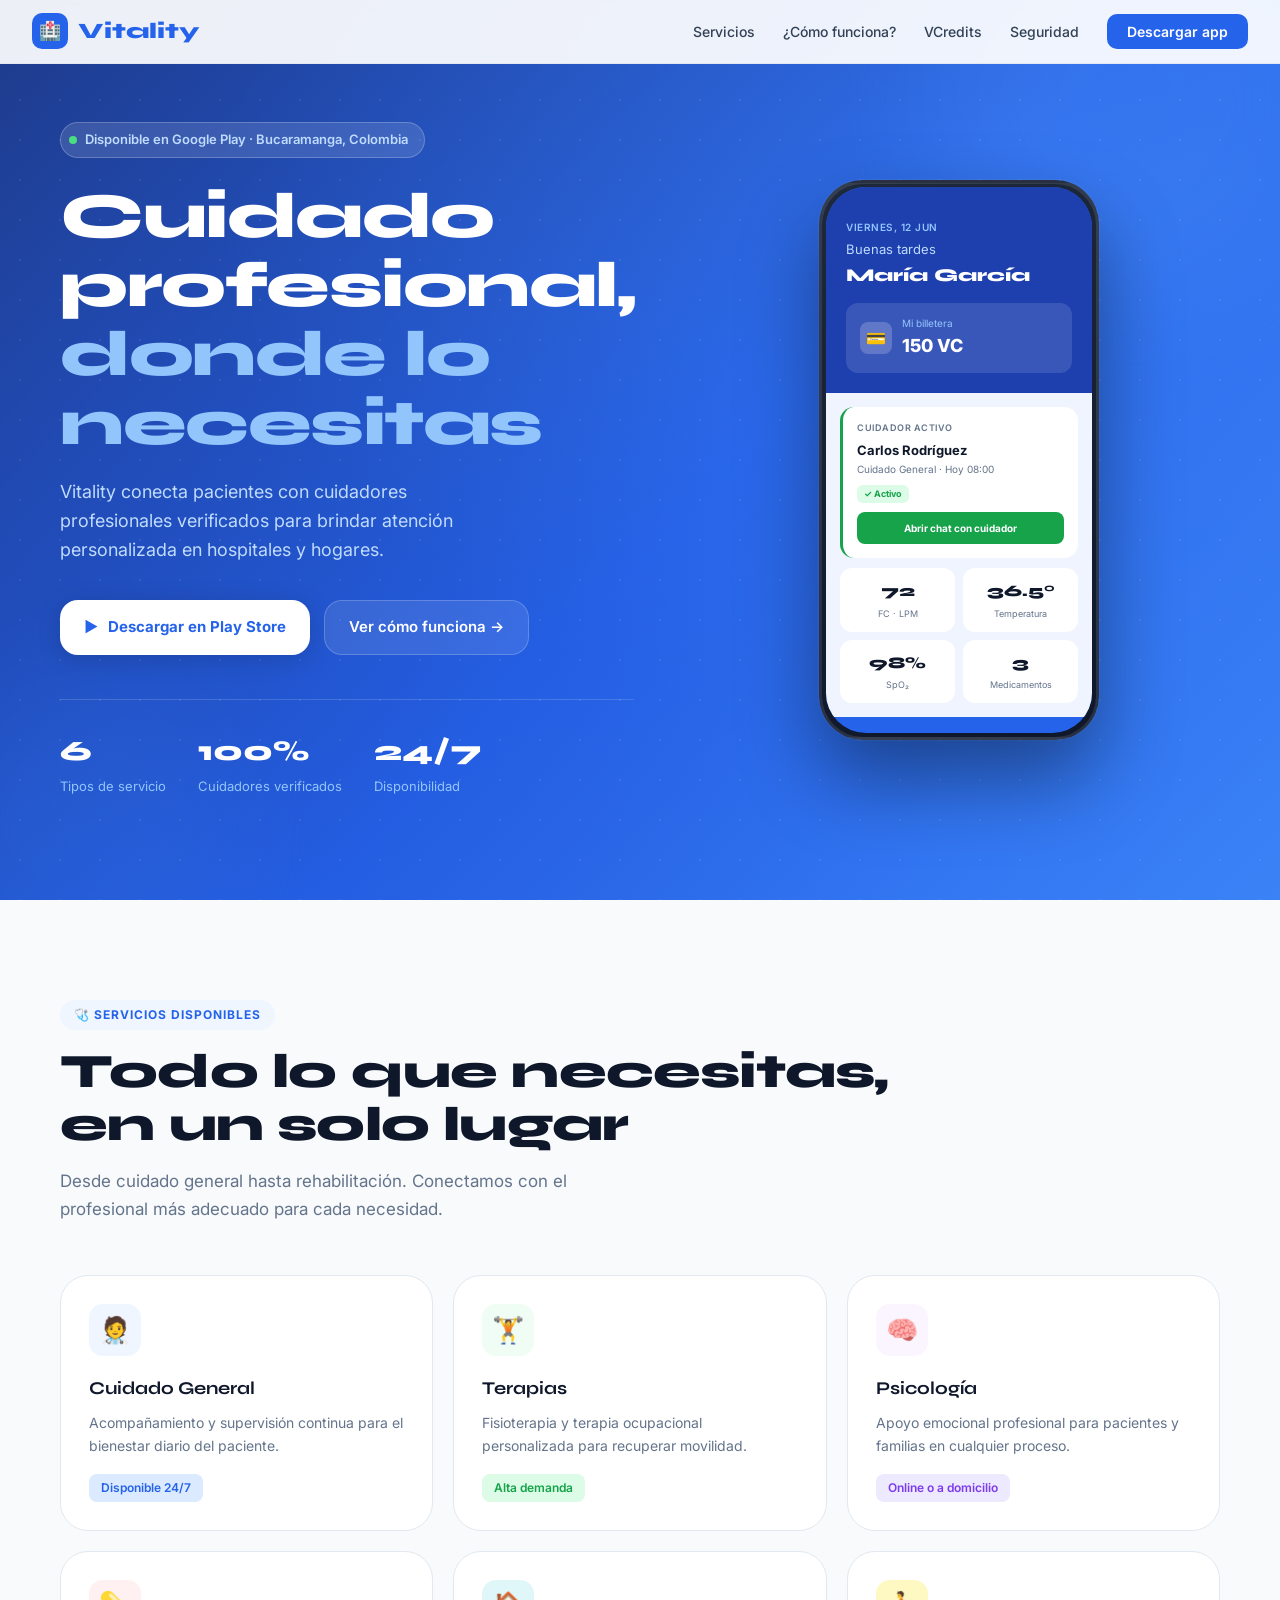
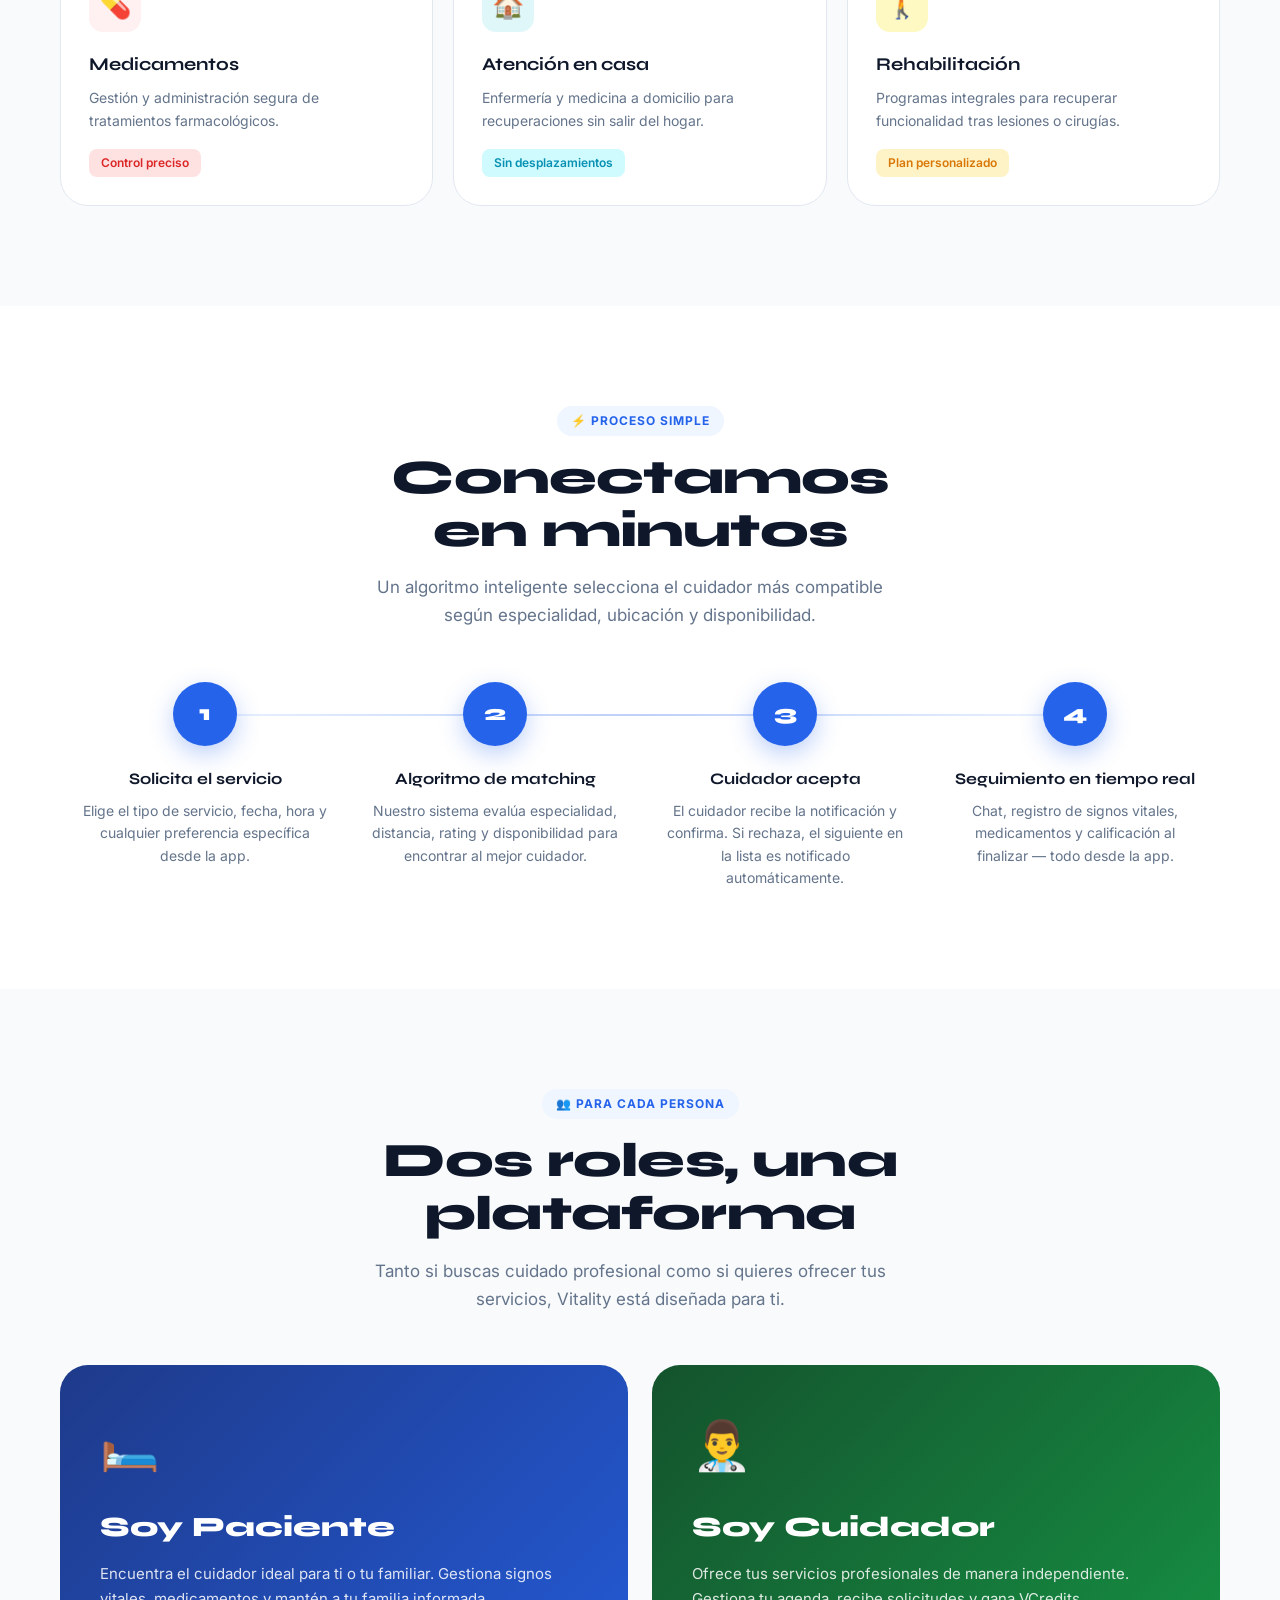
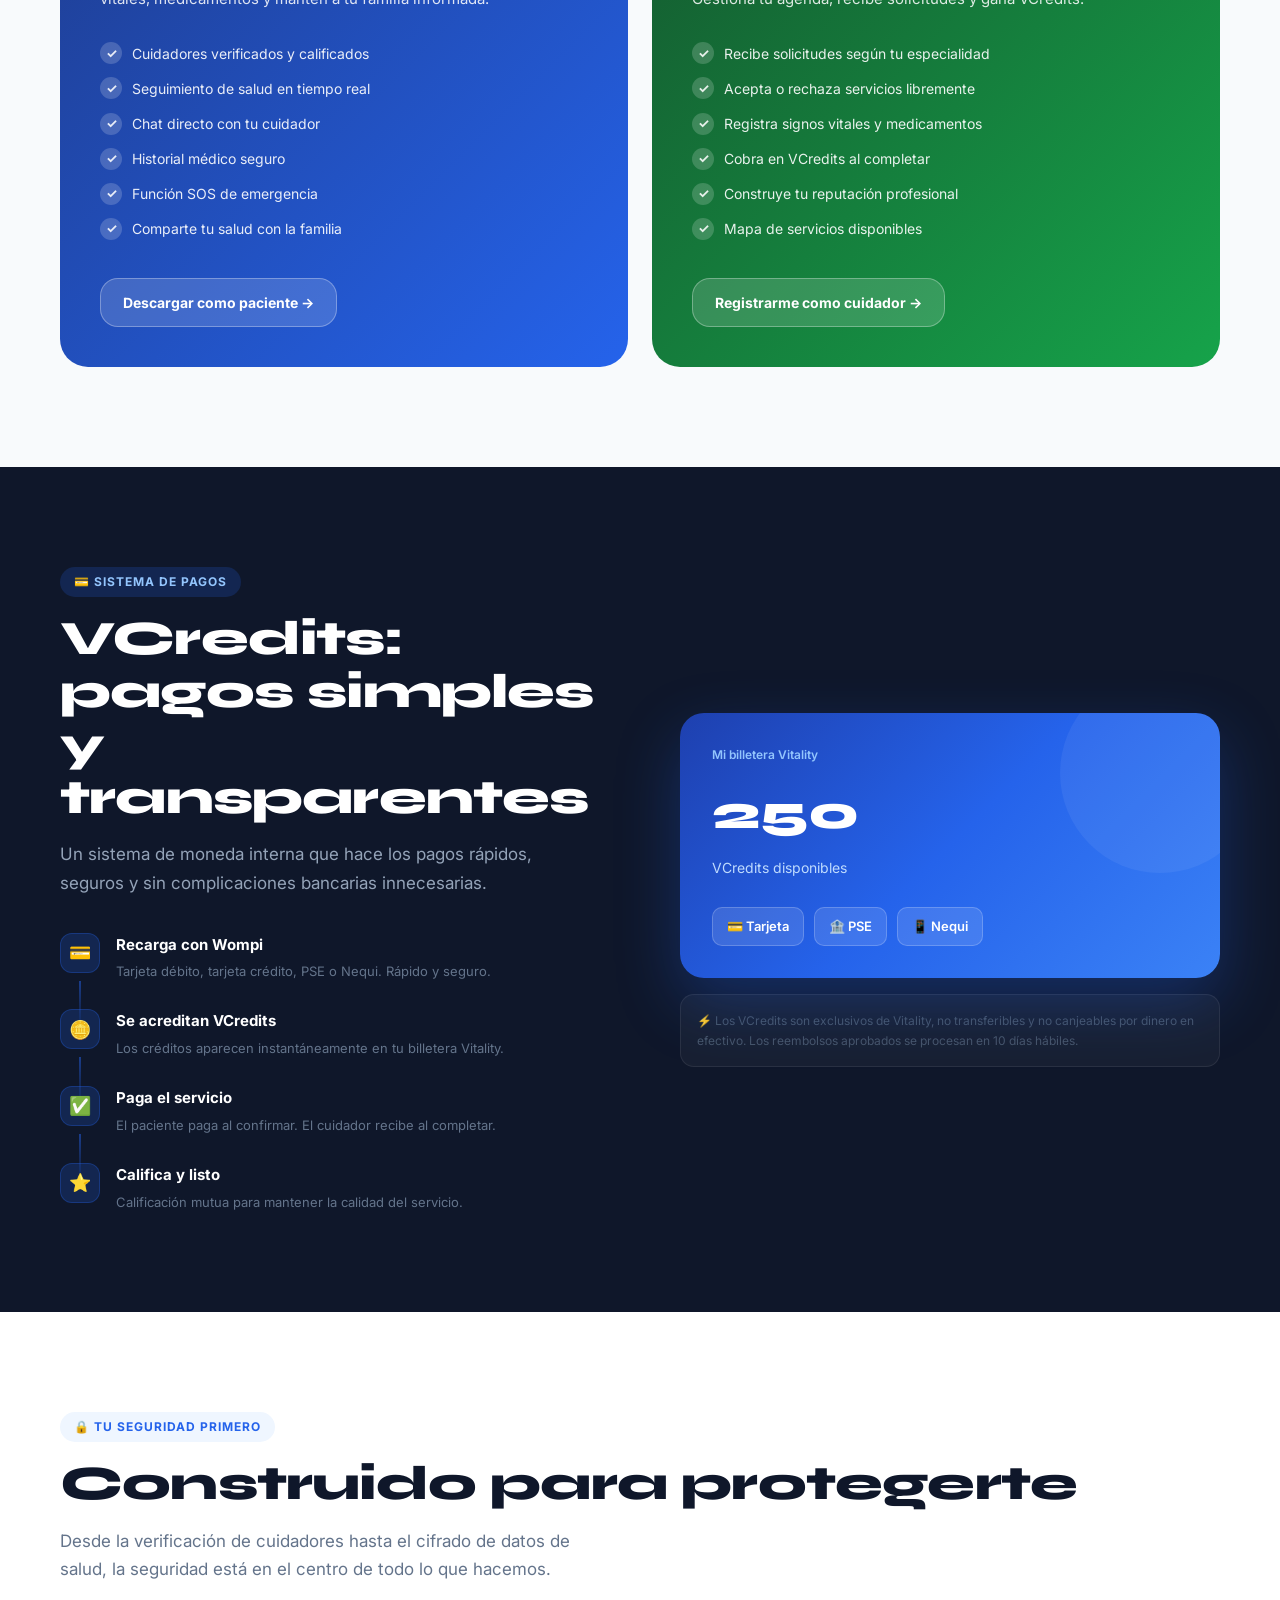
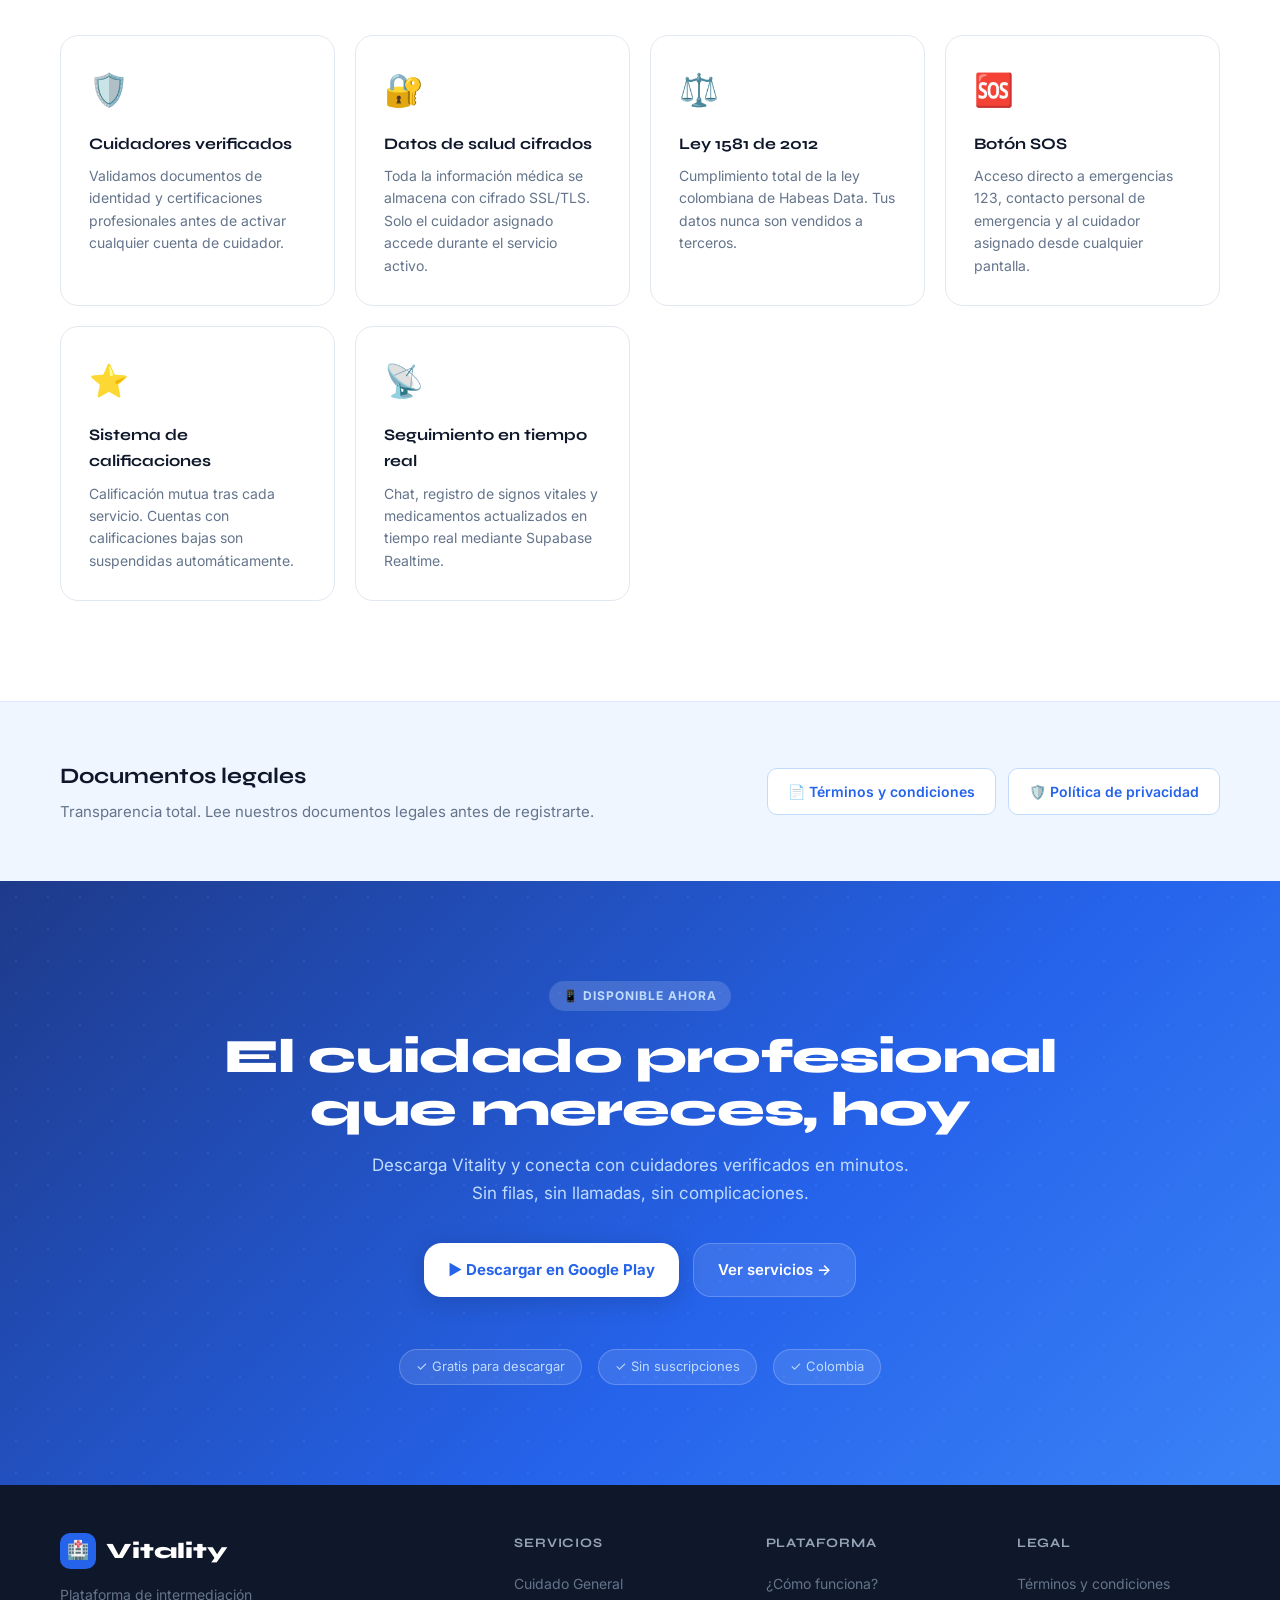
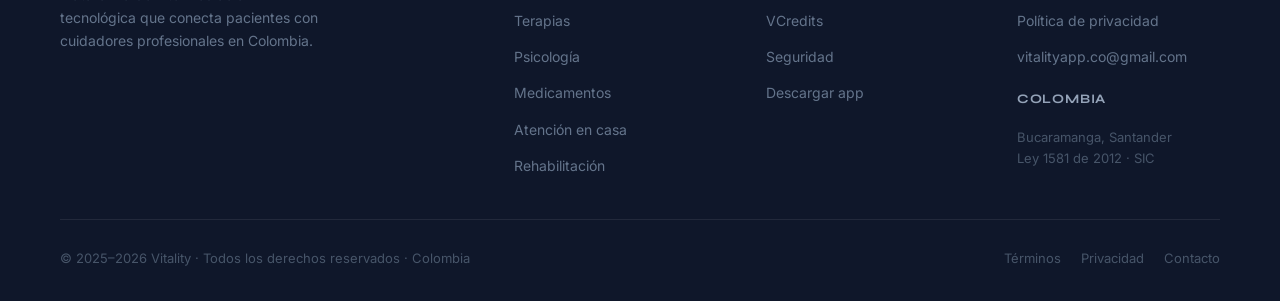
==== commit ef856af8: "Reorganización de landing page: separar CSS y JS" ====
--- a/index.html
+++ b/index.html
@@ -25,1201 +25,7 @@
       rel="stylesheet"
     />
 
-    <style>
-      /* ── TOKENS ── */
-      :root {
-        --blue: #2563eb;
-        --blue-dark: #1e40af;
-        --blue-deeper: #1e3a8a;
-        --blue-light: #eff6ff;
-        --blue-mid: #bfdbfe;
-        --blue-soft: #dbeafe;
-        --green: #16a34a;
-        --green-light: #f0fdf4;
-        --dark: #0f172a;
-        --mid: #334155;
-        --muted: #64748b;
-        --border: #e2e8f0;
-        --bg: #f8fafc;
-        --white: #ffffff;
-        --radius-sm: 10px;
-        --radius-md: 18px;
-        --radius-lg: 28px;
-        --radius-xl: 40px;
-      }
-
-      /* ── RESET ── */
-      *,
-      *::before,
-      *::after {
-        margin: 0;
-        padding: 0;
-        box-sizing: border-box;
-      }
-      html {
-        scroll-behavior: smooth;
-      }
-      body {
-        font-family: "Inter", sans-serif;
-        background: var(--white);
-        color: var(--dark);
-        line-height: 1.65;
-        overflow-x: hidden;
-      }
-      img {
-        display: block;
-        max-width: 100%;
-      }
-      a {
-        text-decoration: none;
-        color: inherit;
-      }
-
-      /* ── NAV ── */
-      nav {
-        position: fixed;
-        top: 0;
-        left: 0;
-        right: 0;
-        z-index: 100;
-        display: flex;
-        align-items: center;
-        justify-content: space-between;
-        padding: 0 32px;
-        height: 64px;
-        background: rgba(255, 255, 255, 0.92);
-        backdrop-filter: blur(12px);
-        border-bottom: 1px solid var(--border);
-      }
-
-      .nav-logo {
-        display: flex;
-        align-items: center;
-        gap: 10px;
-        font-family: "Syne", sans-serif;
-        font-size: 22px;
-        font-weight: 800;
-        color: var(--blue);
-      }
-
-      .nav-logo .logo-icon {
-        width: 36px;
-        height: 36px;
-        background: var(--blue);
-        border-radius: 10px;
-        display: flex;
-        align-items: center;
-        justify-content: center;
-        font-size: 18px;
-      }
-
-      .nav-links {
-        display: flex;
-        align-items: center;
-        gap: 28px;
-        list-style: none;
-      }
-
-      .nav-links a {
-        font-size: 14px;
-        font-weight: 500;
-        color: var(--mid);
-        transition: color 0.2s;
-      }
-      .nav-links a:hover {
-        color: var(--blue);
-      }
-
-      .nav-cta {
-        background: var(--blue);
-        color: var(--white) !important;
-        padding: 9px 20px;
-        border-radius: var(--radius-sm);
-        font-weight: 600 !important;
-        font-size: 14px;
-        transition: background 0.2s !important;
-      }
-      .nav-cta:hover {
-        background: var(--blue-dark) !important;
-      }
-
-      /* ── HERO ── */
-      .hero {
-        min-height: 100vh;
-        display: flex;
-        align-items: center;
-        background: linear-gradient(
-          135deg,
-          var(--blue-deeper) 0%,
-          var(--blue) 55%,
-          #3b82f6 100%
-        );
-        position: relative;
-        overflow: hidden;
-        padding: 100px 32px 80px;
-      }
-
-      .hero::before {
-        content: "";
-        position: absolute;
-        inset: 0;
-        background:
-          radial-gradient(
-            ellipse at 75% 20%,
-            rgba(96, 165, 250, 0.18) 0%,
-            transparent 55%
-          ),
-          radial-gradient(
-            ellipse at 15% 80%,
-            rgba(30, 64, 175, 0.25) 0%,
-            transparent 50%
-          );
-      }
-
-      /* Grid de puntos sutil */
-      .hero::after {
-        content: "";
-        position: absolute;
-        inset: 0;
-        background-image: radial-gradient(
-          rgba(255, 255, 255, 0.08) 1px,
-          transparent 1px
-        );
-        background-size: 40px 40px;
-        pointer-events: none;
-      }
-
-      .hero-inner {
-        max-width: 1160px;
-        margin: 0 auto;
-        width: 100%;
-        display: grid;
-        grid-template-columns: 1fr 1fr;
-        gap: 64px;
-        align-items: center;
-        position: relative;
-        z-index: 1;
-      }
-
-      .hero-badge {
-        display: inline-flex;
-        align-items: center;
-        gap: 8px;
-        background: rgba(255, 255, 255, 0.12);
-        border: 1px solid rgba(255, 255, 255, 0.22);
-        border-radius: 100px;
-        padding: 6px 16px 6px 8px;
-        font-size: 13px;
-        font-weight: 600;
-        color: #bfdbfe;
-        margin-bottom: 24px;
-      }
-
-      .hero-badge .dot {
-        width: 8px;
-        height: 8px;
-        border-radius: 50%;
-        background: #4ade80;
-        animation: pulse 2s infinite;
-      }
-
-      @keyframes pulse {
-        0%,
-        100% {
-          opacity: 1;
-          transform: scale(1);
-        }
-        50% {
-          opacity: 0.6;
-          transform: scale(1.3);
-        }
-      }
-
-      .hero-title {
-        font-family: "Syne", sans-serif;
-        font-size: clamp(38px, 5vw, 64px);
-        font-weight: 800;
-        color: var(--white);
-        line-height: 1.08;
-        letter-spacing: -1.5px;
-        margin-bottom: 20px;
-      }
-
-      .hero-title span {
-        color: #93c5fd;
-      }
-
-      .hero-sub {
-        font-size: 18px;
-        color: #bfdbfe;
-        line-height: 1.6;
-        margin-bottom: 36px;
-        max-width: 440px;
-      }
-
-      .hero-actions {
-        display: flex;
-        gap: 14px;
-        flex-wrap: wrap;
-      }
-
-      .btn-primary {
-        display: inline-flex;
-        align-items: center;
-        gap: 10px;
-        background: var(--white);
-        color: var(--blue);
-        font-weight: 700;
-        font-size: 15px;
-        padding: 14px 24px;
-        border-radius: var(--radius-md);
-        transition:
-          transform 0.2s,
-          box-shadow 0.2s;
-        box-shadow: 0 4px 24px rgba(0, 0, 0, 0.15);
-      }
-      .btn-primary:hover {
-        transform: translateY(-2px);
-        box-shadow: 0 8px 32px rgba(0, 0, 0, 0.2);
-      }
-
-      .btn-secondary {
-        display: inline-flex;
-        align-items: center;
-        gap: 8px;
-        background: rgba(255, 255, 255, 0.1);
-        color: var(--white);
-        font-weight: 600;
-        font-size: 15px;
-        padding: 14px 24px;
-        border-radius: var(--radius-md);
-        border: 1px solid rgba(255, 255, 255, 0.2);
-        transition: background 0.2s;
-      }
-      .btn-secondary:hover {
-        background: rgba(255, 255, 255, 0.18);
-      }
-
-      .hero-stats {
-        display: flex;
-        gap: 32px;
-        margin-top: 44px;
-        padding-top: 28px;
-        border-top: 1px solid rgba(255, 255, 255, 0.15);
-      }
-
-      .hero-stat-num {
-        font-family: "Syne", sans-serif;
-        font-size: 28px;
-        font-weight: 800;
-        color: var(--white);
-      }
-
-      .hero-stat-label {
-        font-size: 13px;
-        color: #93c5fd;
-        margin-top: 2px;
-      }
-
-      /* Mockup flotante */
-      .hero-visual {
-        display: flex;
-        justify-content: center;
-        align-items: center;
-        position: relative;
-      }
-
-      .phone-mockup {
-        width: 280px;
-        height: 560px;
-        background: linear-gradient(160deg, #1e293b 0%, #0f172a 100%);
-        border-radius: 44px;
-        border: 3px solid rgba(255, 255, 255, 0.1);
-        box-shadow:
-          0 40px 80px rgba(0, 0, 0, 0.4),
-          0 0 0 1px rgba(255, 255, 255, 0.05),
-          inset 0 1px 0 rgba(255, 255, 255, 0.1);
-        position: relative;
-        overflow: hidden;
-      }
-
-      .phone-screen {
-        position: absolute;
-        inset: 4px;
-        border-radius: 40px;
-        background: var(--blue);
-        overflow: hidden;
-      }
-
-      .phone-header {
-        background: var(--blue-dark);
-        padding: 32px 20px 20px;
-      }
-
-      .phone-date {
-        font-size: 10px;
-        color: #93c5fd;
-        font-weight: 600;
-        text-transform: uppercase;
-        letter-spacing: 0.5px;
-        margin-bottom: 4px;
-      }
-
-      .phone-greeting {
-        font-size: 13px;
-        color: #bfdbfe;
-      }
-
-      .phone-name {
-        font-family: "Syne", sans-serif;
-        font-size: 18px;
-        font-weight: 800;
-        color: white;
-        margin-bottom: 12px;
-      }
-
-      .phone-wallet {
-        background: rgba(255, 255, 255, 0.12);
-        border-radius: 12px;
-        padding: 12px 14px;
-        display: flex;
-        align-items: center;
-        gap: 10px;
-      }
-
-      .wallet-icon {
-        width: 32px;
-        height: 32px;
-        background: rgba(255, 255, 255, 0.2);
-        border-radius: 8px;
-        display: flex;
-        align-items: center;
-        justify-content: center;
-        font-size: 16px;
-      }
-
-      .wallet-label {
-        font-size: 10px;
-        color: #93c5fd;
-      }
-      .wallet-amount {
-        font-size: 18px;
-        font-weight: 800;
-        color: white;
-      }
-
-      .phone-body {
-        background: #f0f4ff;
-        padding: 14px;
-        flex: 1;
-      }
-
-      .phone-card {
-        background: white;
-        border-radius: 14px;
-        padding: 14px;
-        margin-bottom: 10px;
-        border-left: 3px solid var(--green);
-      }
-
-      .phone-card-label {
-        font-size: 9px;
-        color: var(--muted);
-        font-weight: 600;
-        text-transform: uppercase;
-        letter-spacing: 0.5px;
-        margin-bottom: 4px;
-      }
-
-      .phone-card-name {
-        font-size: 13px;
-        font-weight: 700;
-        color: var(--dark);
-      }
-
-      .phone-card-spec {
-        font-size: 10px;
-        color: var(--muted);
-      }
-
-      .phone-badge {
-        display: inline-block;
-        background: #dcfce7;
-        color: var(--green);
-        font-size: 9px;
-        font-weight: 700;
-        border-radius: 6px;
-        padding: 2px 7px;
-        margin-top: 6px;
-      }
-
-      .phone-btn {
-        background: var(--green);
-        color: white;
-        font-size: 10px;
-        font-weight: 700;
-        border-radius: 8px;
-        padding: 8px;
-        text-align: center;
-        margin-top: 8px;
-      }
-
-      .phone-metrics {
-        display: grid;
-        grid-template-columns: 1fr 1fr;
-        gap: 8px;
-      }
-
-      .phone-metric {
-        background: white;
-        border-radius: 12px;
-        padding: 10px;
-        text-align: center;
-      }
-
-      .phone-metric-val {
-        font-family: "Syne", sans-serif;
-        font-size: 16px;
-        font-weight: 800;
-        color: var(--dark);
-      }
-
-      .phone-metric-label {
-        font-size: 9px;
-        color: var(--muted);
-        margin-top: 2px;
-      }
-
-      /* Orbes de fondo */
-      .orb {
-        position: absolute;
-        border-radius: 50%;
-        filter: blur(60px);
-        opacity: 0.15;
-        pointer-events: none;
-      }
-      .orb-1 {
-        width: 400px;
-        height: 400px;
-        background: #60a5fa;
-        top: -100px;
-        right: -50px;
-      }
-      .orb-2 {
-        width: 300px;
-        height: 300px;
-        background: #3b82f6;
-        bottom: -80px;
-        left: -60px;
-      }
-
-      /* ── LAYOUT ── */
-      .section {
-        padding: 100px 32px;
-      }
-
-      .container {
-        max-width: 1160px;
-        margin: 0 auto;
-      }
-
-      .eyebrow {
-        display: inline-flex;
-        align-items: center;
-        gap: 8px;
-        font-size: 12px;
-        font-weight: 700;
-        color: var(--blue);
-        text-transform: uppercase;
-        letter-spacing: 1px;
-        background: var(--blue-light);
-        border-radius: 100px;
-        padding: 5px 14px;
-        margin-bottom: 16px;
-      }
-
-      .section-title {
-        font-family: "Syne", sans-serif;
-        font-size: clamp(30px, 4vw, 48px);
-        font-weight: 800;
-        color: var(--dark);
-        line-height: 1.1;
-        letter-spacing: -0.8px;
-        margin-bottom: 16px;
-      }
-
-      .section-sub {
-        font-size: 17px;
-        color: var(--muted);
-        max-width: 540px;
-        line-height: 1.65;
-      }
-
-      /* ── SERVICIOS ── */
-      .services-bg {
-        background: var(--bg);
-      }
-
-      .services-grid {
-        display: grid;
-        grid-template-columns: repeat(auto-fit, minmax(280px, 1fr));
-        gap: 20px;
-        margin-top: 52px;
-      }
-
-      .service-card {
-        background: var(--white);
-        border: 1px solid var(--border);
-        border-radius: var(--radius-lg);
-        padding: 28px;
-        transition:
-          transform 0.2s,
-          box-shadow 0.2s,
-          border-color 0.2s;
-        cursor: default;
-      }
-
-      .service-card:hover {
-        transform: translateY(-4px);
-        box-shadow: 0 16px 48px rgba(37, 99, 235, 0.1);
-        border-color: var(--blue-mid);
-      }
-
-      .service-icon {
-        width: 52px;
-        height: 52px;
-        border-radius: 14px;
-        display: flex;
-        align-items: center;
-        justify-content: center;
-        font-size: 26px;
-        margin-bottom: 18px;
-      }
-
-      .service-name {
-        font-family: "Syne", sans-serif;
-        font-size: 18px;
-        font-weight: 700;
-        color: var(--dark);
-        margin-bottom: 8px;
-      }
-
-      .service-desc {
-        font-size: 14px;
-        color: var(--muted);
-        line-height: 1.6;
-        margin-bottom: 16px;
-      }
-
-      .service-tag {
-        display: inline-block;
-        font-size: 12px;
-        font-weight: 600;
-        border-radius: 8px;
-        padding: 4px 12px;
-      }
-
-      /* ── CÓMO FUNCIONA ── */
-      .how-grid {
-        display: grid;
-        grid-template-columns: repeat(auto-fit, minmax(220px, 1fr));
-        gap: 0;
-        margin-top: 52px;
-        position: relative;
-      }
-
-      .how-grid::before {
-        content: "";
-        position: absolute;
-        top: 32px;
-        left: 10%;
-        right: 10%;
-        height: 2px;
-        background: linear-gradient(
-          90deg,
-          var(--blue-mid),
-          var(--blue),
-          var(--blue-mid)
-        );
-        opacity: 0.3;
-      }
-
-      .how-step {
-        text-align: center;
-        padding: 0 20px;
-        position: relative;
-        z-index: 1;
-      }
-
-      .how-num {
-        width: 64px;
-        height: 64px;
-        border-radius: 50%;
-        background: var(--blue);
-        color: var(--white);
-        font-family: "Syne", sans-serif;
-        font-size: 22px;
-        font-weight: 800;
-        display: flex;
-        align-items: center;
-        justify-content: center;
-        margin: 0 auto 20px;
-        box-shadow: 0 8px 24px rgba(37, 99, 235, 0.3);
-      }
-
-      .how-title {
-        font-family: "Syne", sans-serif;
-        font-size: 16px;
-        font-weight: 700;
-        color: var(--dark);
-        margin-bottom: 8px;
-      }
-
-      .how-desc {
-        font-size: 14px;
-        color: var(--muted);
-        line-height: 1.6;
-      }
-
-      /* ── DOS ROLES ── */
-      .roles-grid {
-        display: grid;
-        grid-template-columns: 1fr 1fr;
-        gap: 24px;
-        margin-top: 52px;
-      }
-
-      .role-card {
-        border-radius: var(--radius-lg);
-        padding: 40px;
-        position: relative;
-        overflow: hidden;
-      }
-
-      .role-card.paciente {
-        background: linear-gradient(
-          135deg,
-          var(--blue-deeper) 0%,
-          var(--blue) 100%
-        );
-        color: white;
-      }
-
-      .role-card.cuidador {
-        background: linear-gradient(135deg, #14532d 0%, var(--green) 100%);
-        color: white;
-      }
-
-      .role-emoji {
-        font-size: 48px;
-        margin-bottom: 20px;
-      }
-
-      .role-title {
-        font-family: "Syne", sans-serif;
-        font-size: 28px;
-        font-weight: 800;
-        margin-bottom: 12px;
-      }
-
-      .role-desc {
-        font-size: 15px;
-        opacity: 0.85;
-        line-height: 1.65;
-        margin-bottom: 24px;
-      }
-
-      .role-list {
-        list-style: none;
-        margin-bottom: 32px;
-      }
-
-      .role-list li {
-        font-size: 14px;
-        opacity: 0.9;
-        padding: 6px 0;
-        display: flex;
-        align-items: center;
-        gap: 10px;
-      }
-
-      .role-list li::before {
-        content: "✓";
-        font-weight: 700;
-        font-size: 13px;
-        flex-shrink: 0;
-        width: 22px;
-        height: 22px;
-        border-radius: 50%;
-        background: rgba(255, 255, 255, 0.2);
-        display: flex;
-        align-items: center;
-        justify-content: center;
-      }
-
-      .role-cta {
-        display: inline-flex;
-        align-items: center;
-        gap: 8px;
-        background: rgba(255, 255, 255, 0.15);
-        border: 1px solid rgba(255, 255, 255, 0.3);
-        color: white;
-        font-weight: 700;
-        font-size: 14px;
-        padding: 12px 22px;
-        border-radius: var(--radius-md);
-        transition: background 0.2s;
-      }
-      .role-cta:hover {
-        background: rgba(255, 255, 255, 0.25);
-      }
-
-      /* ── VCREDITS ── */
-      .vcredits-bg {
-        background: var(--dark);
-      }
-
-      .vcredits-inner {
-        display: grid;
-        grid-template-columns: 1fr 1fr;
-        gap: 80px;
-        align-items: center;
-      }
-
-      .vcredits-inner .section-title {
-        color: white;
-      }
-      .vcredits-inner .section-sub {
-        color: #94a3b8;
-      }
-
-      .vc-flow {
-        display: flex;
-        flex-direction: column;
-        gap: 0;
-      }
-
-      .vc-step {
-        display: flex;
-        align-items: flex-start;
-        gap: 16px;
-        position: relative;
-      }
-
-      .vc-step:not(:last-child)::after {
-        content: "";
-        position: absolute;
-        left: 19px;
-        top: 48px;
-        bottom: -12px;
-        width: 2px;
-        background: linear-gradient(
-          180deg,
-          rgba(37, 99, 235, 0.5),
-          rgba(37, 99, 235, 0.1)
-        );
-      }
-
-      .vc-icon {
-        width: 40px;
-        height: 40px;
-        border-radius: 12px;
-        background: rgba(37, 99, 235, 0.2);
-        border: 1px solid rgba(37, 99, 235, 0.3);
-        display: flex;
-        align-items: center;
-        justify-content: center;
-        font-size: 18px;
-        flex-shrink: 0;
-      }
-
-      .vc-content {
-        padding-bottom: 28px;
-      }
-
-      .vc-title {
-        font-size: 15px;
-        font-weight: 700;
-        color: white;
-        margin-bottom: 4px;
-      }
-
-      .vc-desc {
-        font-size: 13px;
-        color: #64748b;
-        line-height: 1.55;
-      }
-
-      /* Tarjeta VCredits */
-      .vc-card {
-        background: linear-gradient(
-          135deg,
-          #1e40af 0%,
-          #2563eb 50%,
-          #3b82f6 100%
-        );
-        border-radius: 24px;
-        padding: 32px;
-        box-shadow: 0 24px 64px rgba(37, 99, 235, 0.3);
-        position: relative;
-        overflow: hidden;
-      }
-
-      .vc-card::before {
-        content: "";
-        position: absolute;
-        top: -40px;
-        right: -40px;
-        width: 200px;
-        height: 200px;
-        border-radius: 50%;
-        background: rgba(255, 255, 255, 0.06);
-      }
-
-      .vc-card-label {
-        font-size: 12px;
-        color: #93c5fd;
-        font-weight: 600;
-        margin-bottom: 8px;
-      }
-      .vc-card-amount {
-        font-family: "Syne", sans-serif;
-        font-size: 48px;
-        font-weight: 800;
-        color: white;
-        margin-bottom: 4px;
-      }
-      .vc-card-unit {
-        font-size: 14px;
-        color: #bfdbfe;
-        margin-bottom: 28px;
-      }
-
-      .vc-methods {
-        display: flex;
-        gap: 10px;
-        flex-wrap: wrap;
-      }
-
-      .vc-method {
-        background: rgba(255, 255, 255, 0.12);
-        border: 1px solid rgba(255, 255, 255, 0.2);
-        border-radius: 10px;
-        padding: 8px 14px;
-        font-size: 13px;
-        font-weight: 600;
-        color: white;
-        display: flex;
-        align-items: center;
-        gap: 6px;
-      }
-
-      /* ── SEGURIDAD ── */
-      .security-grid {
-        display: grid;
-        grid-template-columns: repeat(auto-fit, minmax(240px, 1fr));
-        gap: 20px;
-        margin-top: 52px;
-      }
-
-      .security-card {
-        background: var(--white);
-        border: 1px solid var(--border);
-        border-radius: var(--radius-md);
-        padding: 28px;
-        transition:
-          border-color 0.2s,
-          box-shadow 0.2s;
-      }
-
-      .security-card:hover {
-        border-color: var(--blue-mid);
-        box-shadow: 0 8px 32px rgba(37, 99, 235, 0.08);
-      }
-
-      .security-icon {
-        font-size: 32px;
-        margin-bottom: 14px;
-      }
-
-      .security-title {
-        font-family: "Syne", sans-serif;
-        font-size: 16px;
-        font-weight: 700;
-        color: var(--dark);
-        margin-bottom: 8px;
-      }
-
-      .security-desc {
-        font-size: 14px;
-        color: var(--muted);
-        line-height: 1.6;
-      }
-
-      /* ── LEGAL LINKS ── */
-      .legal-bg {
-        background: var(--blue-light);
-        border-top: 1px solid var(--blue-soft);
-      }
-
-      .legal-inner {
-        display: flex;
-        align-items: center;
-        justify-content: space-between;
-        gap: 32px;
-        flex-wrap: wrap;
-      }
-
-      .legal-title {
-        font-family: "Syne", sans-serif;
-        font-size: 22px;
-        font-weight: 700;
-        color: var(--dark);
-        margin-bottom: 6px;
-      }
-
-      .legal-desc {
-        font-size: 15px;
-        color: var(--muted);
-      }
-
-      .legal-links {
-        display: flex;
-        gap: 12px;
-        flex-wrap: wrap;
-      }
-
-      .legal-link {
-        display: inline-flex;
-        align-items: center;
-        gap: 8px;
-        background: white;
-        border: 1px solid var(--blue-mid);
-        color: var(--blue);
-        font-size: 14px;
-        font-weight: 600;
-        padding: 11px 20px;
-        border-radius: var(--radius-sm);
-        transition:
-          0.2s,
-          border-color 0.2s;
-      }
-      .legal-link:hover {
-        background: var(--blue);
-        color: white;
-        border-color: var(--blue);
-      }
-
-      /* ── CTA FINAL ── */
-      .cta-bg {
-        background: linear-gradient(
-          135deg,
-          var(--blue-deeper) 0%,
-          var(--blue) 60%,
-          #3b82f6 100%
-        );
-        position: relative;
-        overflow: hidden;
-      }
-
-      .cta-bg::before {
-        content: "";
-        position: absolute;
-        inset: 0;
-        background-image: radial-gradient(
-          rgba(255, 255, 255, 0.06) 1px,
-          transparent 1px
-        );
-        background-size: 32px 32px;
-      }
-
-      .cta-inner {
-        text-align: center;
-        position: relative;
-        z-index: 1;
-      }
-
-      .cta-inner .section-title {
-        color: white;
-        margin-bottom: 14px;
-      }
-      .cta-inner .section-sub {
-        color: #bfdbfe;
-        margin: 0 auto 36px;
-      }
-
-      .cta-actions {
-        display: flex;
-        gap: 14px;
-        justify-content: center;
-        flex-wrap: wrap;
-      }
-
-      .cta-pill {
-        display: inline-flex;
-        align-items: center;
-        gap: 8px;
-        background: rgba(255, 255, 255, 0.1);
-        border: 1px solid rgba(255, 255, 255, 0.2);
-        border-radius: 100px;
-        padding: 6px 16px;
-        font-size: 13px;
-        color: #bfdbfe;
-        margin-top: 24px;
-      }
-
-      /* ── FOOTER ── */
-      footer {
-        background: var(--dark);
-        padding: 48px 32px 32px;
-      }
-
-      .footer-inner {
-        max-width: 1160px;
-        margin: 0 auto;
-      }
-
-      .footer-top {
-        display: grid;
-        grid-template-columns: 2fr 1fr 1fr 1fr;
-        gap: 48px;
-        padding-bottom: 40px;
-        border-bottom: 1px solid rgba(255, 255, 255, 0.08);
-        margin-bottom: 28px;
-      }
-
-      .footer-brand .nav-logo {
-        color: white;
-        margin-bottom: 14px;
-      }
-
-      .footer-brand-desc {
-        font-size: 14px;
-        color: #64748b;
-        line-height: 1.65;
-        max-width: 260px;
-      }
-
-      .footer-col-title {
-        font-family: "Syne", sans-serif;
-        font-size: 13px;
-        font-weight: 700;
-        color: #94a3b8;
-        text-transform: uppercase;
-        letter-spacing: 0.8px;
-        margin-bottom: 16px;
-      }
-
-      .footer-links {
-        list-style: none;
-        display: flex;
-        flex-direction: column;
-        gap: 10px;
-      }
-
-      .footer-links a {
-        font-size: 14px;
-        color: #64748b;
-        transition: color 0.2s;
-      }
-      .footer-links a:hover {
-        color: white;
-      }
-
-      .footer-bottom {
-        display: flex;
-        align-items: center;
-        justify-content: space-between;
-        flex-wrap: wrap;
-        gap: 12px;
-      }
-
-      .footer-copy {
-        font-size: 13px;
-        color: #475569;
-      }
-
-      .footer-legal {
-        display: flex;
-        gap: 20px;
-      }
-
-      .footer-legal a {
-        font-size: 13px;
-        color: #475569;
-        transition: color 0.2s;
-      }
-      .footer-legal a:hover {
-        color: white;
-      }
-
-      /* ── RESPONSIVE ── */
-      @media (max-width: 900px) {
-        .hero-inner {
-          grid-template-columns: 1fr;
-          text-align: center;
-        }
-        .hero-visual {
-          display: none;
-        }
-        .hero-sub {
-          margin: 0 auto 36px;
-        }
-        .hero-actions {
-          justify-content: center;
-        }
-        .hero-stats {
-          justify-content: center;
-        }
-        .roles-grid {
-          grid-template-columns: 1fr;
-        }
-        .vcredits-inner {
-          grid-template-columns: 1fr;
-        }
-        .footer-top {
-          grid-template-columns: 1fr 1fr;
-          gap: 32px;
-        }
-        .how-grid::before {
-          display: none;
-        }
-      }
-
-      @media (max-width: 600px) {
-        nav {
-          padding: 0 20px;
-        }
-        .nav-links {
-          display: none;
-        }
-        .section {
-          padding: 72px 20px;
-        }
-        .role-card {
-          padding: 28px;
-        }
-        .footer-top {
-          grid-template-columns: 1fr;
-        }
-        .legal-inner {
-          flex-direction: column;
-        }
-      }
-
-      /* ── ANIMACIONES SCROLL ── */
-      .fade-in {
-        opacity: 0;
-        transform: translateY(24px);
-        transition:
-          opacity 0.6s ease,
-          transform 0.6s ease;
-      }
-      .fade-in.visible {
-        opacity: 1;
-        transform: none;
-      }
-    </style>
+    <link rel="stylesheet" href="./styles.css" />
   </head>
   <body>
     <!-- NAV -->
@@ -1276,7 +82,7 @@
           </div>
           <div class="hero-stats">
             <div>
-              <div class="hero-stat-num">7</div>
+              <div class="hero-stat-num">6</div>
               <div class="hero-stat-label">Tipos de servicio</div>
             </div>
             <div>
@@ -1348,41 +154,12 @@
             Todo lo que necesitas,<br />en un solo lugar
           </h2>
           <p class="section-sub">
-            Desde cuidado general hasta odontología a domicilio. Conectamos con
-            el profesional más adecuado para cada necesidad.
+            Desde cuidado general hasta rehabilitación. Conectamos con el
+            profesional más adecuado para cada necesidad.
           </p>
         </div>
-        <div class="services-grid">
-          {[ { emoji: "🧑‍⚕️", name: "Cuidado General", desc: "Acompañamiento y
-          supervisión continua para el bienestar diario del paciente.", color:
-          "#eff6ff", tag: "Disponible 24/7", tagColor: "#2563eb", tagBg:
-          "#dbeafe" }, { emoji: "🏋️", name: "Terapias", desc: "Fisioterapia y
-          terapia ocupacional personalizada para recuperar movilidad.", color:
-          "#f0fdf4", tag: "Alta demanda", tagColor: "#16a34a", tagBg: "#dcfce7"
-          }, { emoji: "🧠", name: "Psicología", desc: "Apoyo emocional
-          profesional para pacientes y familias en cualquier proceso.", color:
-          "#faf5ff", tag: "Online o a domicilio", tagColor: "#7c3aed", tagBg:
-          "#ede9fe" }, { emoji: "💊", name: "Medicamentos", desc: "Gestión y
-          administración segura de tratamientos farmacológicos.", color:
-          "#fff1f2", tag: "Control preciso", tagColor: "#dc2626", tagBg:
-          "#fee2e2" }, { emoji: "🏠", name: "Atención en casa", desc:
-          "Enfermería y medicina a domicilio para recuperaciones sin salir del
-          hogar.", color: "#e0f7fa", tag: "Sin desplazamientos", tagColor:
-          "#0891b2", tagBg: "#cffafe" }, { emoji: "🚶", name: "Rehabilitación",
-          desc: "Programas integrales para recuperar funcionalidad tras lesiones
-          o cirugías.", color: "#fef9c3", tag: "Plan personalizado", tagColor:
-          "#d97706", tagBg: "#fef3c7" }, { emoji: "🦷", name: "Odontología",
-          desc: "Atención dental profesional para pacientes con movilidad
-          reducida.", color: "#e0f7fa", tag: "A domicilio", tagColor: "#0891b2",
-          tagBg: "#cffafe" }, ].map(s => `
-          <div class="service-card fade-in">
-            <div class="service-icon">${s.emoji}</div>
-            <div class="service-name">${s.name}</div>
-            <p class="service-desc">${s.desc}</p>
-            <span class="service-tag">${s.tag}</span>
-          </div>
-          `).join("")}
-        </div>
+        <!-- Este grid se llena dinámicamente desde script.js (serviciosData) -->
+        <div class="services-grid"></div>
       </div>
     </section>
 
@@ -1575,16 +352,8 @@
                 <div class="vc-method">📱 Nequi</div>
               </div>
             </div>
-            <div
-              style="
-                margin-top: 16px;
-                padding: 16px;
-                background: rgba(255, 255, 255, 0.04);
-                border: 1px solid rgba(255, 255, 255, 0.08);
-                border-radius: 14px;
-              "
-            >
-              <div style="font-size: 12px; color: #475569; line-height: 1.6">
+            <div class="vc-disclaimer">
+              <div class="vc-disclaimer-text">
                 ⚡ Los VCredits son exclusivos de Vitality, no transferibles y
                 no canjeables por dinero en efectivo. Los reembolsos aprobados
                 se procesan en 10 días hábiles.
@@ -1713,15 +482,7 @@
             </a>
             <a href="#servicios" class="btn-secondary"> Ver servicios → </a>
           </div>
-          <div
-            style="
-              display: flex;
-              gap: 16px;
-              justify-content: center;
-              flex-wrap: wrap;
-              margin-top: 28px;
-            "
-          >
+          <div class="cta-pills-row">
             <div class="cta-pill">✓ Gratis para descargar</div>
             <div class="cta-pill">✓ Sin suscripciones</div>
             <div class="cta-pill">✓ Colombia</div>
@@ -1754,7 +515,6 @@
               <li><a href="#servicios">Medicamentos</a></li>
               <li><a href="#servicios">Atención en casa</a></li>
               <li><a href="#servicios">Rehabilitación</a></li>
-              <li><a href="#servicios">Odontología</a></li>
             </ul>
           </div>
 
@@ -1786,14 +546,14 @@
                 >
               </li>
               <li>
-                <a href="mailto:soporte@vitality.com.co"
-                  >soporte@vitality.com.co</a
+                <a href="mailto:vitalityapp.co@gmail.com"
+                  >vitalityapp.co@gmail.com</a
                 >
               </li>
             </ul>
-            <div style="margin-top: 20px">
+            <div class="footer-location">
               <div class="footer-col-title">Colombia</div>
-              <div style="font-size: 13px; color: #475569; line-height: 1.6">
+              <div class="footer-location-text">
                 Bucaramanga, Santander<br />
                 Ley 1581 de 2012 · SIC
               </div>
@@ -1808,129 +568,12 @@
           <div class="footer-legal">
             <a href="./TCvitality.html" target="_blank">Términos</a>
             <a href="./POvitality.html" target="_blank">Privacidad</a>
-            <a href="mailto:soporte@vitality.com.co">Contacto</a>
+            <a href="mailto:vitalityapp.co@gmail.com">Contacto</a>
           </div>
         </div>
       </div>
     </footer>
 
-    <script>
-      // Animaciones scroll
-      const observer = new IntersectionObserver(
-        (entries) => {
-          entries.forEach((entry) => {
-            if (entry.isIntersecting) {
-              entry.target.classList.add("visible");
-            }
-          });
-        },
-        { threshold: 0.1 },
-      );
-
-      document
-        .querySelectorAll(".fade-in")
-        .forEach((el) => observer.observe(el));
-
-      // Generar cards de servicios dinámicamente
-      const serviciosData = [
-        {
-          emoji: "🧑‍⚕️",
-          name: "Cuidado General",
-          desc: "Acompañamiento y supervisión continua para el bienestar diario del paciente.",
-          color: "#eff6ff",
-          tag: "Disponible 24/7",
-          tagColor: "#2563eb",
-          tagBg: "#dbeafe",
-        },
-        {
-          emoji: "🏋️",
-          name: "Terapias",
-          desc: "Fisioterapia y terapia ocupacional personalizada para recuperar movilidad.",
-          color: "#f0fdf4",
-          tag: "Alta demanda",
-          tagColor: "#16a34a",
-          tagBg: "#dcfce7",
-        },
-        {
-          emoji: "🧠",
-          name: "Psicología",
-          desc: "Apoyo emocional profesional para pacientes y familias en cualquier proceso.",
-          color: "#faf5ff",
-          tag: "Online o a domicilio",
-          tagColor: "#7c3aed",
-          tagBg: "#ede9fe",
-        },
-        {
-          emoji: "💊",
-          name: "Medicamentos",
-          desc: "Gestión y administración segura de tratamientos farmacológicos.",
-          color: "#fff1f2",
-          tag: "Control preciso",
-          tagColor: "#dc2626",
-          tagBg: "#fee2e2",
-        },
-        {
-          emoji: "🏠",
-          name: "Atención en casa",
-          desc: "Enfermería y medicina a domicilio para recuperaciones sin salir del hogar.",
-          color: "#e0f7fa",
-          tag: "Sin desplazamientos",
-          tagColor: "#0891b2",
-          tagBg: "#cffafe",
-        },
-        {
-          emoji: "🚶",
-          name: "Rehabilitación",
-          desc: "Programas integrales para recuperar funcionalidad tras lesiones o cirugías.",
-          color: "#fef9c3",
-          tag: "Plan personalizado",
-          tagColor: "#d97706",
-          tagBg: "#fef3c7",
-        },
-        {
-          emoji: "🦷",
-          name: "Odontología",
-          desc: "Atención dental profesional para pacientes con movilidad reducida.",
-          color: "#e0f7fa",
-          tag: "A domicilio",
-          tagColor: "#0891b2",
-          tagBg: "#cffafe",
-        },
-      ];
-
-      const grid = document.querySelector(".services-grid");
-      if (grid) {
-        grid.innerHTML = serviciosData
-          .map(
-            (s) => `
-        <div class="service-card fade-in">
-          <div class="service-icon" style="background:${s.color}">${s.emoji}</div>
-          <div class="service-name">${s.name}</div>
-          <p class="service-desc">${s.desc}</p>
-          <span class="service-tag" style="background:${s.tagBg};color:${s.tagColor}">${s.tag}</span>
-        </div>
-      `,
-          )
-          .join("");
-        document
-          .querySelectorAll(".fade-in")
-          .forEach((el) => observer.observe(el));
-      }
-
-      // Nav activo en scroll
-      const sections = document.querySelectorAll("section[id]");
-      const navLinks = document.querySelectorAll(".nav-links a");
-
-      window.addEventListener("scroll", () => {
-        let current = "";
-        sections.forEach((s) => {
-          if (window.scrollY >= s.offsetTop - 100) current = s.id;
-        });
-        navLinks.forEach((a) => {
-          a.style.color =
-            a.getAttribute("href") === `#${current}` ? "#2563eb" : "";
-        });
-      });
-    </script>
+    <script src="./script.js" defer></script>
   </body>
 </html>
--- a/styles.css
+++ b/styles.css
@@ -0,0 +1,1224 @@
+/* ── TOKENS ── */
+:root {
+  --blue: #2563eb;
+  --blue-dark: #1e40af;
+  --blue-deeper: #1e3a8a;
+  --blue-light: #eff6ff;
+  --blue-mid: #bfdbfe;
+  --blue-soft: #dbeafe;
+  --green: #16a34a;
+  --green-light: #f0fdf4;
+  --dark: #0f172a;
+  --mid: #334155;
+  --muted: #64748b;
+  --border: #e2e8f0;
+  --bg: #f8fafc;
+  --white: #ffffff;
+  --radius-sm: 10px;
+  --radius-md: 18px;
+  --radius-lg: 28px;
+  --radius-xl: 40px;
+}
+
+/* ── RESET ── */
+*,
+*::before,
+*::after {
+  margin: 0;
+  padding: 0;
+  box-sizing: border-box;
+}
+html {
+  scroll-behavior: smooth;
+}
+body {
+  font-family: "Inter", sans-serif;
+  background: var(--white);
+  color: var(--dark);
+  line-height: 1.65;
+  overflow-x: hidden;
+}
+img {
+  display: block;
+  max-width: 100%;
+}
+a {
+  text-decoration: none;
+  color: inherit;
+}
+
+/* ── NAV ── */
+nav {
+  position: fixed;
+  top: 0;
+  left: 0;
+  right: 0;
+  z-index: 100;
+  display: flex;
+  align-items: center;
+  justify-content: space-between;
+  padding: 0 32px;
+  height: 64px;
+  background: rgba(255, 255, 255, 0.92);
+  backdrop-filter: blur(12px);
+  border-bottom: 1px solid var(--border);
+}
+
+.nav-logo {
+  display: flex;
+  align-items: center;
+  gap: 10px;
+  font-family: "Syne", sans-serif;
+  font-size: 22px;
+  font-weight: 800;
+  color: var(--blue);
+}
+
+.nav-logo .logo-icon {
+  width: 36px;
+  height: 36px;
+  background: var(--blue);
+  border-radius: 10px;
+  display: flex;
+  align-items: center;
+  justify-content: center;
+  font-size: 18px;
+}
+
+.nav-links {
+  display: flex;
+  align-items: center;
+  gap: 28px;
+  list-style: none;
+}
+
+.nav-links a {
+  font-size: 14px;
+  font-weight: 500;
+  color: var(--mid);
+  transition: color 0.2s;
+}
+.nav-links a:hover {
+  color: var(--blue);
+}
+
+.nav-cta {
+  background: var(--blue);
+  color: var(--white) !important;
+  padding: 9px 20px;
+  border-radius: var(--radius-sm);
+  font-weight: 600 !important;
+  font-size: 14px;
+  transition: background 0.2s !important;
+}
+.nav-cta:hover {
+  background: var(--blue-dark) !important;
+}
+
+/* ── HERO ── */
+.hero {
+  min-height: 100vh;
+  display: flex;
+  align-items: center;
+  background: linear-gradient(
+    135deg,
+    var(--blue-deeper) 0%,
+    var(--blue) 55%,
+    #3b82f6 100%
+  );
+  position: relative;
+  overflow: hidden;
+  padding: 100px 32px 80px;
+}
+
+.hero::before {
+  content: "";
+  position: absolute;
+  inset: 0;
+  background:
+    radial-gradient(
+      ellipse at 75% 20%,
+      rgba(96, 165, 250, 0.18) 0%,
+      transparent 55%
+    ),
+    radial-gradient(
+      ellipse at 15% 80%,
+      rgba(30, 64, 175, 0.25) 0%,
+      transparent 50%
+    );
+}
+
+.hero::after {
+  content: "";
+  position: absolute;
+  inset: 0;
+  background-image: radial-gradient(
+    rgba(255, 255, 255, 0.08) 1px,
+    transparent 1px
+  );
+  background-size: 40px 40px;
+  pointer-events: none;
+}
+
+.hero-inner {
+  max-width: 1160px;
+  margin: 0 auto;
+  width: 100%;
+  display: grid;
+  grid-template-columns: 1fr 1fr;
+  gap: 64px;
+  align-items: center;
+  position: relative;
+  z-index: 1;
+}
+
+.hero-badge {
+  display: inline-flex;
+  align-items: center;
+  gap: 8px;
+  background: rgba(255, 255, 255, 0.12);
+  border: 1px solid rgba(255, 255, 255, 0.22);
+  border-radius: 100px;
+  padding: 6px 16px 6px 8px;
+  font-size: 13px;
+  font-weight: 600;
+  color: #bfdbfe;
+  margin-bottom: 24px;
+}
+
+.hero-badge .dot {
+  width: 8px;
+  height: 8px;
+  border-radius: 50%;
+  background: #4ade80;
+  animation: pulse 2s infinite;
+}
+
+@keyframes pulse {
+  0%,
+  100% {
+    opacity: 1;
+    transform: scale(1);
+  }
+  50% {
+    opacity: 0.6;
+    transform: scale(1.3);
+  }
+}
+
+.hero-title {
+  font-family: "Syne", sans-serif;
+  font-size: clamp(38px, 5vw, 64px);
+  font-weight: 800;
+  color: var(--white);
+  line-height: 1.08;
+  letter-spacing: -1.5px;
+  margin-bottom: 20px;
+}
+
+.hero-title span {
+  color: #93c5fd;
+}
+
+.hero-sub {
+  font-size: 18px;
+  color: #bfdbfe;
+  line-height: 1.6;
+  margin-bottom: 36px;
+  max-width: 440px;
+}
+
+.hero-actions {
+  display: flex;
+  gap: 14px;
+  flex-wrap: wrap;
+}
+
+.btn-primary {
+  display: inline-flex;
+  align-items: center;
+  gap: 10px;
+  background: var(--white);
+  color: var(--blue);
+  font-weight: 700;
+  font-size: 15px;
+  padding: 14px 24px;
+  border-radius: var(--radius-md);
+  transition:
+    transform 0.2s,
+    box-shadow 0.2s;
+  box-shadow: 0 4px 24px rgba(0, 0, 0, 0.15);
+}
+.btn-primary:hover {
+  transform: translateY(-2px);
+  box-shadow: 0 8px 32px rgba(0, 0, 0, 0.2);
+}
+
+.btn-secondary {
+  display: inline-flex;
+  align-items: center;
+  gap: 8px;
+  background: rgba(255, 255, 255, 0.1);
+  color: var(--white);
+  font-weight: 600;
+  font-size: 15px;
+  padding: 14px 24px;
+  border-radius: var(--radius-md);
+  border: 1px solid rgba(255, 255, 255, 0.2);
+  transition: background 0.2s;
+}
+.btn-secondary:hover {
+  background: rgba(255, 255, 255, 0.18);
+}
+
+.hero-stats {
+  display: flex;
+  gap: 32px;
+  margin-top: 44px;
+  padding-top: 28px;
+  border-top: 1px solid rgba(255, 255, 255, 0.15);
+}
+
+.hero-stat-num {
+  font-family: "Syne", sans-serif;
+  font-size: 28px;
+  font-weight: 800;
+  color: var(--white);
+}
+
+.hero-stat-label {
+  font-size: 13px;
+  color: #93c5fd;
+  margin-top: 2px;
+}
+
+/* Mockup flotante */
+.hero-visual {
+  display: flex;
+  justify-content: center;
+  align-items: center;
+  position: relative;
+}
+
+.phone-mockup {
+  width: 280px;
+  height: 560px;
+  background: linear-gradient(160deg, #1e293b 0%, #0f172a 100%);
+  border-radius: 44px;
+  border: 3px solid rgba(255, 255, 255, 0.1);
+  box-shadow:
+    0 40px 80px rgba(0, 0, 0, 0.4),
+    0 0 0 1px rgba(255, 255, 255, 0.05),
+    inset 0 1px 0 rgba(255, 255, 255, 0.1);
+  position: relative;
+  overflow: hidden;
+}
+
+.phone-screen {
+  position: absolute;
+  inset: 4px;
+  border-radius: 40px;
+  background: var(--blue);
+  overflow: hidden;
+}
+
+.phone-header {
+  background: var(--blue-dark);
+  padding: 32px 20px 20px;
+}
+
+.phone-date {
+  font-size: 10px;
+  color: #93c5fd;
+  font-weight: 600;
+  text-transform: uppercase;
+  letter-spacing: 0.5px;
+  margin-bottom: 4px;
+}
+
+.phone-greeting {
+  font-size: 13px;
+  color: #bfdbfe;
+}
+
+.phone-name {
+  font-family: "Syne", sans-serif;
+  font-size: 18px;
+  font-weight: 800;
+  color: white;
+  margin-bottom: 12px;
+}
+
+.phone-wallet {
+  background: rgba(255, 255, 255, 0.12);
+  border-radius: 12px;
+  padding: 12px 14px;
+  display: flex;
+  align-items: center;
+  gap: 10px;
+}
+
+.wallet-icon {
+  width: 32px;
+  height: 32px;
+  background: rgba(255, 255, 255, 0.2);
+  border-radius: 8px;
+  display: flex;
+  align-items: center;
+  justify-content: center;
+  font-size: 16px;
+}
+
+.wallet-label {
+  font-size: 10px;
+  color: #93c5fd;
+}
+.wallet-amount {
+  font-size: 18px;
+  font-weight: 800;
+  color: white;
+}
+
+.phone-body {
+  background: #f0f4ff;
+  padding: 14px;
+  flex: 1;
+}
+
+.phone-card {
+  background: white;
+  border-radius: 14px;
+  padding: 14px;
+  margin-bottom: 10px;
+  border-left: 3px solid var(--green);
+}
+
+.phone-card-label {
+  font-size: 9px;
+  color: var(--muted);
+  font-weight: 600;
+  text-transform: uppercase;
+  letter-spacing: 0.5px;
+  margin-bottom: 4px;
+}
+
+.phone-card-name {
+  font-size: 13px;
+  font-weight: 700;
+  color: var(--dark);
+}
+
+.phone-card-spec {
+  font-size: 10px;
+  color: var(--muted);
+}
+
+.phone-badge {
+  display: inline-block;
+  background: #dcfce7;
+  color: var(--green);
+  font-size: 9px;
+  font-weight: 700;
+  border-radius: 6px;
+  padding: 2px 7px;
+  margin-top: 6px;
+}
+
+.phone-btn {
+  background: var(--green);
+  color: white;
+  font-size: 10px;
+  font-weight: 700;
+  border-radius: 8px;
+  padding: 8px;
+  text-align: center;
+  margin-top: 8px;
+}
+
+.phone-metrics {
+  display: grid;
+  grid-template-columns: 1fr 1fr;
+  gap: 8px;
+}
+
+.phone-metric {
+  background: white;
+  border-radius: 12px;
+  padding: 10px;
+  text-align: center;
+}
+
+.phone-metric-val {
+  font-family: "Syne", sans-serif;
+  font-size: 16px;
+  font-weight: 800;
+  color: var(--dark);
+}
+
+.phone-metric-label {
+  font-size: 9px;
+  color: var(--muted);
+  margin-top: 2px;
+}
+
+/* Orbes de fondo */
+.orb {
+  position: absolute;
+  border-radius: 50%;
+  filter: blur(60px);
+  opacity: 0.15;
+  pointer-events: none;
+}
+.orb-1 {
+  width: 400px;
+  height: 400px;
+  background: #60a5fa;
+  top: -100px;
+  right: -50px;
+}
+.orb-2 {
+  width: 300px;
+  height: 300px;
+  background: #3b82f6;
+  bottom: -80px;
+  left: -60px;
+}
+
+/* ── LAYOUT ── */
+.section {
+  padding: 100px 32px;
+}
+
+.container {
+  max-width: 1160px;
+  margin: 0 auto;
+}
+
+.eyebrow {
+  display: inline-flex;
+  align-items: center;
+  gap: 8px;
+  font-size: 12px;
+  font-weight: 700;
+  color: var(--blue);
+  text-transform: uppercase;
+  letter-spacing: 1px;
+  background: var(--blue-light);
+  border-radius: 100px;
+  padding: 5px 14px;
+  margin-bottom: 16px;
+}
+
+.section-title {
+  font-family: "Syne", sans-serif;
+  font-size: clamp(30px, 4vw, 48px);
+  font-weight: 800;
+  color: var(--dark);
+  line-height: 1.1;
+  letter-spacing: -0.8px;
+  margin-bottom: 16px;
+}
+
+.section-sub {
+  font-size: 17px;
+  color: var(--muted);
+  max-width: 540px;
+  line-height: 1.65;
+}
+
+/* ── SERVICIOS ── */
+.services-bg {
+  background: var(--bg);
+}
+
+.services-grid {
+  display: grid;
+  grid-template-columns: repeat(auto-fit, minmax(280px, 1fr));
+  gap: 20px;
+  margin-top: 52px;
+}
+
+.service-card {
+  background: var(--white);
+  border: 1px solid var(--border);
+  border-radius: var(--radius-lg);
+  padding: 28px;
+  transition:
+    transform 0.2s,
+    box-shadow 0.2s,
+    border-color 0.2s;
+  cursor: default;
+}
+
+.service-card:hover {
+  transform: translateY(-4px);
+  box-shadow: 0 16px 48px rgba(37, 99, 235, 0.1);
+  border-color: var(--blue-mid);
+}
+
+.service-icon {
+  width: 52px;
+  height: 52px;
+  border-radius: 14px;
+  display: flex;
+  align-items: center;
+  justify-content: center;
+  font-size: 26px;
+  margin-bottom: 18px;
+}
+
+.service-name {
+  font-family: "Syne", sans-serif;
+  font-size: 18px;
+  font-weight: 700;
+  color: var(--dark);
+  margin-bottom: 8px;
+}
+
+.service-desc {
+  font-size: 14px;
+  color: var(--muted);
+  line-height: 1.6;
+  margin-bottom: 16px;
+}
+
+.service-tag {
+  display: inline-block;
+  font-size: 12px;
+  font-weight: 600;
+  border-radius: 8px;
+  padding: 4px 12px;
+}
+
+/* ── CÓMO FUNCIONA ── */
+.how-grid {
+  display: grid;
+  grid-template-columns: repeat(auto-fit, minmax(220px, 1fr));
+  gap: 0;
+  margin-top: 52px;
+  position: relative;
+}
+
+.how-grid::before {
+  content: "";
+  position: absolute;
+  top: 32px;
+  left: 10%;
+  right: 10%;
+  height: 2px;
+  background: linear-gradient(
+    90deg,
+    var(--blue-mid),
+    var(--blue),
+    var(--blue-mid)
+  );
+  opacity: 0.3;
+}
+
+.how-step {
+  text-align: center;
+  padding: 0 20px;
+  position: relative;
+  z-index: 1;
+}
+
+.how-num {
+  width: 64px;
+  height: 64px;
+  border-radius: 50%;
+  background: var(--blue);
+  color: var(--white);
+  font-family: "Syne", sans-serif;
+  font-size: 22px;
+  font-weight: 800;
+  display: flex;
+  align-items: center;
+  justify-content: center;
+  margin: 0 auto 20px;
+  box-shadow: 0 8px 24px rgba(37, 99, 235, 0.3);
+}
+
+.how-title {
+  font-family: "Syne", sans-serif;
+  font-size: 16px;
+  font-weight: 700;
+  color: var(--dark);
+  margin-bottom: 8px;
+}
+
+.how-desc {
+  font-size: 14px;
+  color: var(--muted);
+  line-height: 1.6;
+}
+
+/* ── DOS ROLES ── */
+.roles-grid {
+  display: grid;
+  grid-template-columns: 1fr 1fr;
+  gap: 24px;
+  margin-top: 52px;
+}
+
+.role-card {
+  border-radius: var(--radius-lg);
+  padding: 40px;
+  position: relative;
+  overflow: hidden;
+}
+
+.role-card.paciente {
+  background: linear-gradient(
+    135deg,
+    var(--blue-deeper) 0%,
+    var(--blue) 100%
+  );
+  color: white;
+}
+
+.role-card.cuidador {
+  background: linear-gradient(135deg, #14532d 0%, var(--green) 100%);
+  color: white;
+}
+
+.role-emoji {
+  font-size: 48px;
+  margin-bottom: 20px;
+}
+
+.role-title {
+  font-family: "Syne", sans-serif;
+  font-size: 28px;
+  font-weight: 800;
+  margin-bottom: 12px;
+}
+
+.role-desc {
+  font-size: 15px;
+  opacity: 0.85;
+  line-height: 1.65;
+  margin-bottom: 24px;
+}
+
+.role-list {
+  list-style: none;
+  margin-bottom: 32px;
+}
+
+.role-list li {
+  font-size: 14px;
+  opacity: 0.9;
+  padding: 6px 0;
+  display: flex;
+  align-items: center;
+  gap: 10px;
+}
+
+.role-list li::before {
+  content: "✓";
+  font-weight: 700;
+  font-size: 13px;
+  flex-shrink: 0;
+  width: 22px;
+  height: 22px;
+  border-radius: 50%;
+  background: rgba(255, 255, 255, 0.2);
+  display: flex;
+  align-items: center;
+  justify-content: center;
+}
+
+.role-cta {
+  display: inline-flex;
+  align-items: center;
+  gap: 8px;
+  background: rgba(255, 255, 255, 0.15);
+  border: 1px solid rgba(255, 255, 255, 0.3);
+  color: white;
+  font-weight: 700;
+  font-size: 14px;
+  padding: 12px 22px;
+  border-radius: var(--radius-md);
+  transition: background 0.2s;
+}
+.role-cta:hover {
+  background: rgba(255, 255, 255, 0.25);
+}
+
+/* ── VCREDITS ── */
+.vcredits-bg {
+  background: var(--dark);
+}
+
+.vcredits-inner {
+  display: grid;
+  grid-template-columns: 1fr 1fr;
+  gap: 80px;
+  align-items: center;
+}
+
+.vcredits-inner .section-title {
+  color: white;
+}
+.vcredits-inner .section-sub {
+  color: #94a3b8;
+}
+
+.vc-flow {
+  display: flex;
+  flex-direction: column;
+  gap: 0;
+}
+
+.vc-step {
+  display: flex;
+  align-items: flex-start;
+  gap: 16px;
+  position: relative;
+}
+
+.vc-step:not(:last-child)::after {
+  content: "";
+  position: absolute;
+  left: 19px;
+  top: 48px;
+  bottom: -12px;
+  width: 2px;
+  background: linear-gradient(
+    180deg,
+    rgba(37, 99, 235, 0.5),
+    rgba(37, 99, 235, 0.1)
+  );
+}
+
+.vc-icon {
+  width: 40px;
+  height: 40px;
+  border-radius: 12px;
+  background: rgba(37, 99, 235, 0.2);
+  border: 1px solid rgba(37, 99, 235, 0.3);
+  display: flex;
+  align-items: center;
+  justify-content: center;
+  font-size: 18px;
+  flex-shrink: 0;
+}
+
+.vc-content {
+  padding-bottom: 28px;
+}
+
+.vc-title {
+  font-size: 15px;
+  font-weight: 700;
+  color: white;
+  margin-bottom: 4px;
+}
+
+.vc-desc {
+  font-size: 13px;
+  color: #64748b;
+  line-height: 1.55;
+}
+
+/* Tarjeta VCredits */
+.vc-card {
+  background: linear-gradient(
+    135deg,
+    #1e40af 0%,
+    #2563eb 50%,
+    #3b82f6 100%
+  );
+  border-radius: 24px;
+  padding: 32px;
+  box-shadow: 0 24px 64px rgba(37, 99, 235, 0.3);
+  position: relative;
+  overflow: hidden;
+}
+
+.vc-card::before {
+  content: "";
+  position: absolute;
+  top: -40px;
+  right: -40px;
+  width: 200px;
+  height: 200px;
+  border-radius: 50%;
+  background: rgba(255, 255, 255, 0.06);
+}
+
+.vc-card-label {
+  font-size: 12px;
+  color: #93c5fd;
+  font-weight: 600;
+  margin-bottom: 8px;
+}
+.vc-card-amount {
+  font-family: "Syne", sans-serif;
+  font-size: 48px;
+  font-weight: 800;
+  color: white;
+  margin-bottom: 4px;
+}
+.vc-card-unit {
+  font-size: 14px;
+  color: #bfdbfe;
+  margin-bottom: 28px;
+}
+
+.vc-methods {
+  display: flex;
+  gap: 10px;
+  flex-wrap: wrap;
+}
+
+.vc-method {
+  background: rgba(255, 255, 255, 0.12);
+  border: 1px solid rgba(255, 255, 255, 0.2);
+  border-radius: 10px;
+  padding: 8px 14px;
+  font-size: 13px;
+  font-weight: 600;
+  color: white;
+  display: flex;
+  align-items: center;
+  gap: 6px;
+}
+
+.vc-disclaimer {
+  margin-top: 16px;
+  padding: 16px;
+  background: rgba(255, 255, 255, 0.04);
+  border: 1px solid rgba(255, 255, 255, 0.08);
+  border-radius: 14px;
+}
+
+.vc-disclaimer-text {
+  font-size: 12px;
+  color: #475569;
+  line-height: 1.6;
+}
+
+/* ── SEGURIDAD ── */
+.security-grid {
+  display: grid;
+  grid-template-columns: repeat(auto-fit, minmax(240px, 1fr));
+  gap: 20px;
+  margin-top: 52px;
+}
+
+.security-card {
+  background: var(--white);
+  border: 1px solid var(--border);
+  border-radius: var(--radius-md);
+  padding: 28px;
+  transition:
+    border-color 0.2s,
+    box-shadow 0.2s;
+}
+
+.security-card:hover {
+  border-color: var(--blue-mid);
+  box-shadow: 0 8px 32px rgba(37, 99, 235, 0.08);
+}
+
+.security-icon {
+  font-size: 32px;
+  margin-bottom: 14px;
+}
+
+.security-title {
+  font-family: "Syne", sans-serif;
+  font-size: 16px;
+  font-weight: 700;
+  color: var(--dark);
+  margin-bottom: 8px;
+}
+
+.security-desc {
+  font-size: 14px;
+  color: var(--muted);
+  line-height: 1.6;
+}
+
+/* ── LEGAL LINKS ── */
+.legal-bg {
+  background: var(--blue-light);
+  border-top: 1px solid var(--blue-soft);
+}
+
+.legal-inner {
+  display: flex;
+  align-items: center;
+  justify-content: space-between;
+  gap: 32px;
+  flex-wrap: wrap;
+}
+
+.legal-title {
+  font-family: "Syne", sans-serif;
+  font-size: 22px;
+  font-weight: 700;
+  color: var(--dark);
+  margin-bottom: 6px;
+}
+
+.legal-desc {
+  font-size: 15px;
+  color: var(--muted);
+}
+
+.legal-links {
+  display: flex;
+  gap: 12px;
+  flex-wrap: wrap;
+}
+
+.legal-link {
+  display: inline-flex;
+  align-items: center;
+  gap: 8px;
+  background: white;
+  border: 1px solid var(--blue-mid);
+  color: var(--blue);
+  font-size: 14px;
+  font-weight: 600;
+  padding: 11px 20px;
+  border-radius: var(--radius-sm);
+  transition:
+    0.2s,
+    border-color 0.2s;
+}
+.legal-link:hover {
+  background: var(--blue);
+  color: white;
+  border-color: var(--blue);
+}
+
+/* ── CTA FINAL ── */
+.cta-bg {
+  background: linear-gradient(
+    135deg,
+    var(--blue-deeper) 0%,
+    var(--blue) 60%,
+    #3b82f6 100%
+  );
+  position: relative;
+  overflow: hidden;
+}
+
+.cta-bg::before {
+  content: "";
+  position: absolute;
+  inset: 0;
+  background-image: radial-gradient(
+    rgba(255, 255, 255, 0.06) 1px,
+    transparent 1px
+  );
+  background-size: 32px 32px;
+}
+
+.cta-inner {
+  text-align: center;
+  position: relative;
+  z-index: 1;
+}
+
+.cta-inner .section-title {
+  color: white;
+  margin-bottom: 14px;
+}
+.cta-inner .section-sub {
+  color: #bfdbfe;
+  margin: 0 auto 36px;
+}
+
+.cta-actions {
+  display: flex;
+  gap: 14px;
+  justify-content: center;
+  flex-wrap: wrap;
+}
+
+.cta-pill {
+  display: inline-flex;
+  align-items: center;
+  gap: 8px;
+  background: rgba(255, 255, 255, 0.1);
+  border: 1px solid rgba(255, 255, 255, 0.2);
+  border-radius: 100px;
+  padding: 6px 16px;
+  font-size: 13px;
+  color: #bfdbfe;
+  margin-top: 24px;
+}
+
+.cta-pills-row {
+  display: flex;
+  gap: 16px;
+  justify-content: center;
+  flex-wrap: wrap;
+  margin-top: 28px;
+}
+
+/* ── FOOTER ── */
+footer {
+  background: var(--dark);
+  padding: 48px 32px 32px;
+}
+
+.footer-inner {
+  max-width: 1160px;
+  margin: 0 auto;
+}
+
+.footer-top {
+  display: grid;
+  grid-template-columns: 2fr 1fr 1fr 1fr;
+  gap: 48px;
+  padding-bottom: 40px;
+  border-bottom: 1px solid rgba(255, 255, 255, 0.08);
+  margin-bottom: 28px;
+}
+
+.footer-brand .nav-logo {
+  color: white;
+  margin-bottom: 14px;
+}
+
+.footer-brand-desc {
+  font-size: 14px;
+  color: #64748b;
+  line-height: 1.65;
+  max-width: 260px;
+}
+
+.footer-col-title {
+  font-family: "Syne", sans-serif;
+  font-size: 13px;
+  font-weight: 700;
+  color: #94a3b8;
+  text-transform: uppercase;
+  letter-spacing: 0.8px;
+  margin-bottom: 16px;
+}
+
+.footer-links {
+  list-style: none;
+  display: flex;
+  flex-direction: column;
+  gap: 10px;
+}
+
+.footer-links a {
+  font-size: 14px;
+  color: #64748b;
+  transition: color 0.2s;
+}
+.footer-links a:hover {
+  color: white;
+}
+
+.footer-location {
+  margin-top: 20px;
+}
+
+.footer-location-text {
+  font-size: 13px;
+  color: #475569;
+  line-height: 1.6;
+}
+
+.footer-bottom {
+  display: flex;
+  align-items: center;
+  justify-content: space-between;
+  flex-wrap: wrap;
+  gap: 12px;
+}
+
+.footer-copy {
+  font-size: 13px;
+  color: #475569;
+}
+
+.footer-legal {
+  display: flex;
+  gap: 20px;
+}
+
+.footer-legal a {
+  font-size: 13px;
+  color: #475569;
+  transition: color 0.2s;
+}
+.footer-legal a:hover {
+  color: white;
+}
+
+/* ── RESPONSIVE ── */
+@media (max-width: 900px) {
+  .hero-inner {
+    grid-template-columns: 1fr;
+    text-align: center;
+  }
+  .hero-visual {
+    display: none;
+  }
+  .hero-sub {
+    margin: 0 auto 36px;
+  }
+  .hero-actions {
+    justify-content: center;
+  }
+  .hero-stats {
+    justify-content: center;
+  }
+  .roles-grid {
+    grid-template-columns: 1fr;
+  }
+  .vcredits-inner {
+    grid-template-columns: 1fr;
+  }
+  .footer-top {
+    grid-template-columns: 1fr 1fr;
+    gap: 32px;
+  }
+  .how-grid::before {
+    display: none;
+  }
+}
+
+@media (max-width: 600px) {
+  nav {
+    padding: 0 20px;
+  }
+  .nav-links {
+    display: none;
+  }
+  .section {
+    padding: 72px 20px;
+  }
+  .role-card {
+    padding: 28px;
+  }
+  .footer-top {
+    grid-template-columns: 1fr;
+  }
+  .legal-inner {
+    flex-direction: column;
+  }
+}
+
+/* ── ANIMACIONES SCROLL ── */
+.fade-in {
+  opacity: 0;
+  transform: translateY(24px);
+  transition:
+    opacity 0.6s ease,
+    transform 0.6s ease;
+}
+.fade-in.visible {
+  opacity: 1;
+  transform: none;
+}
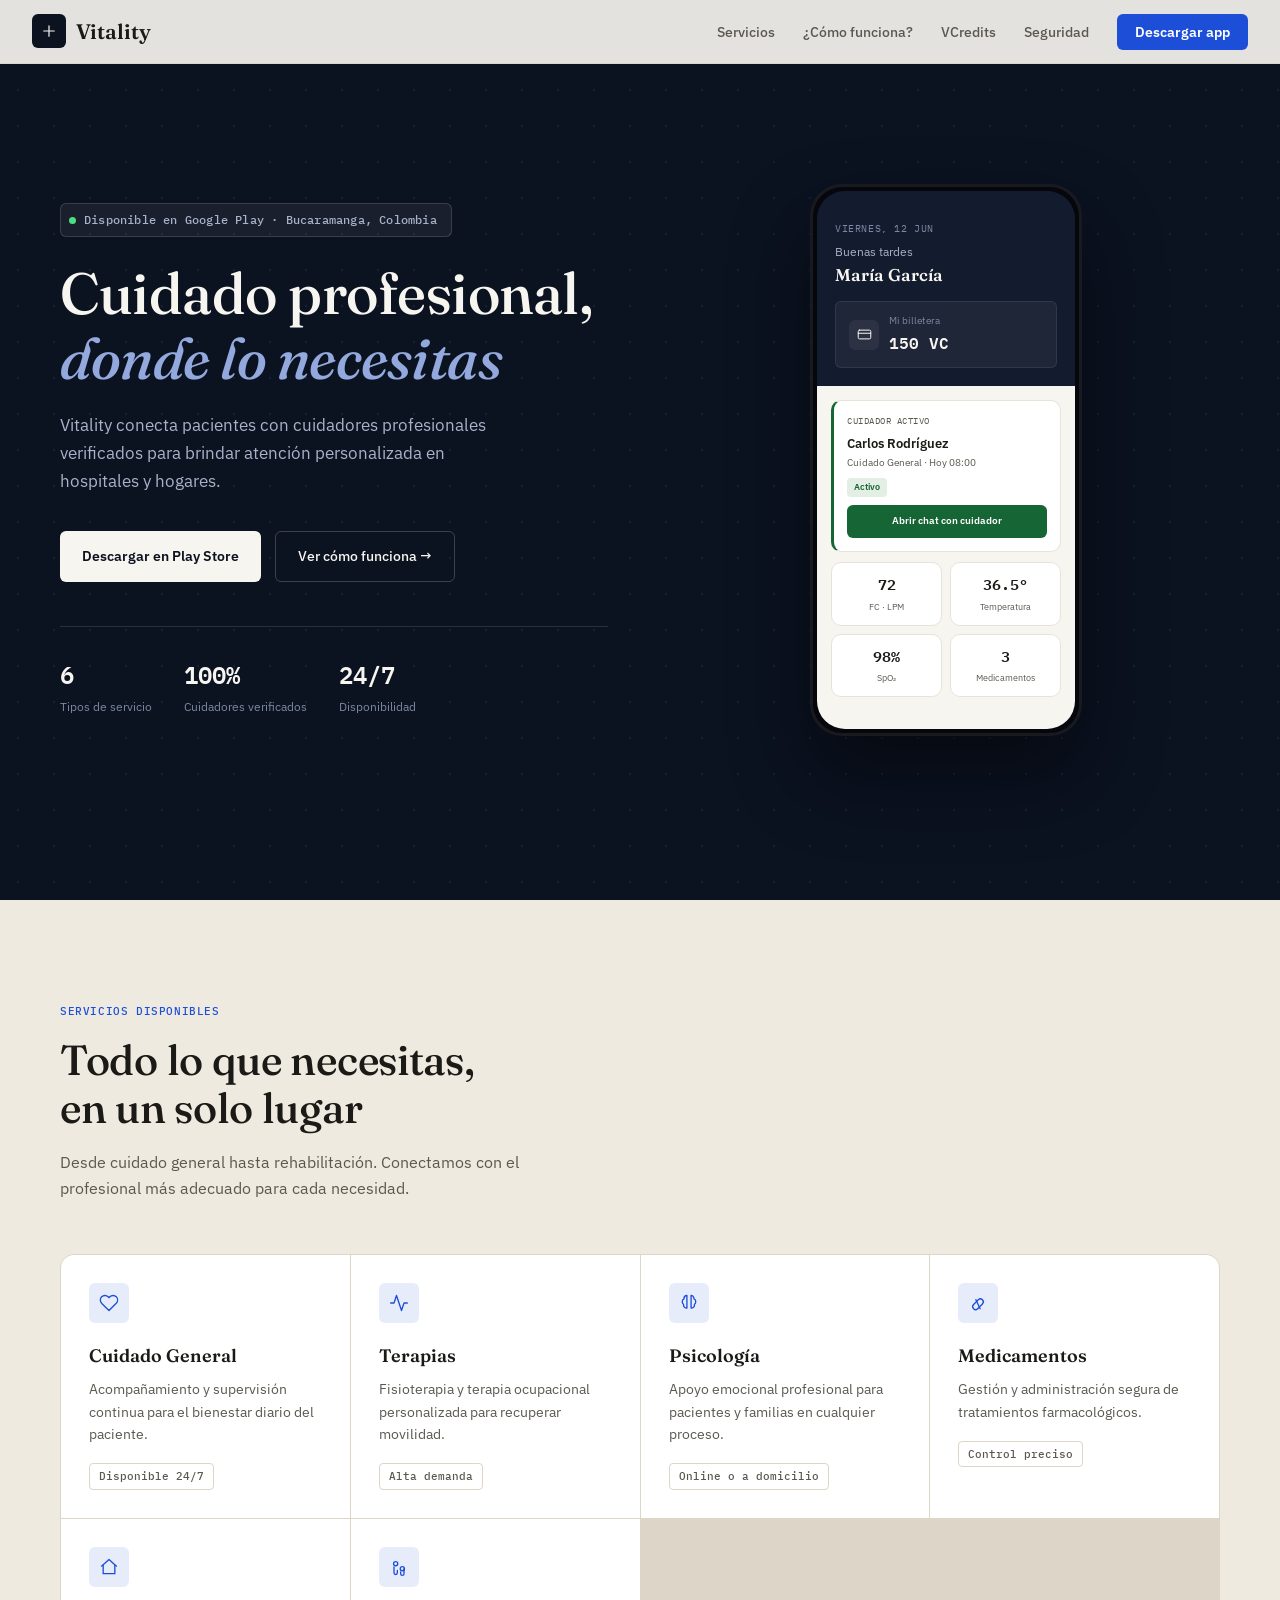
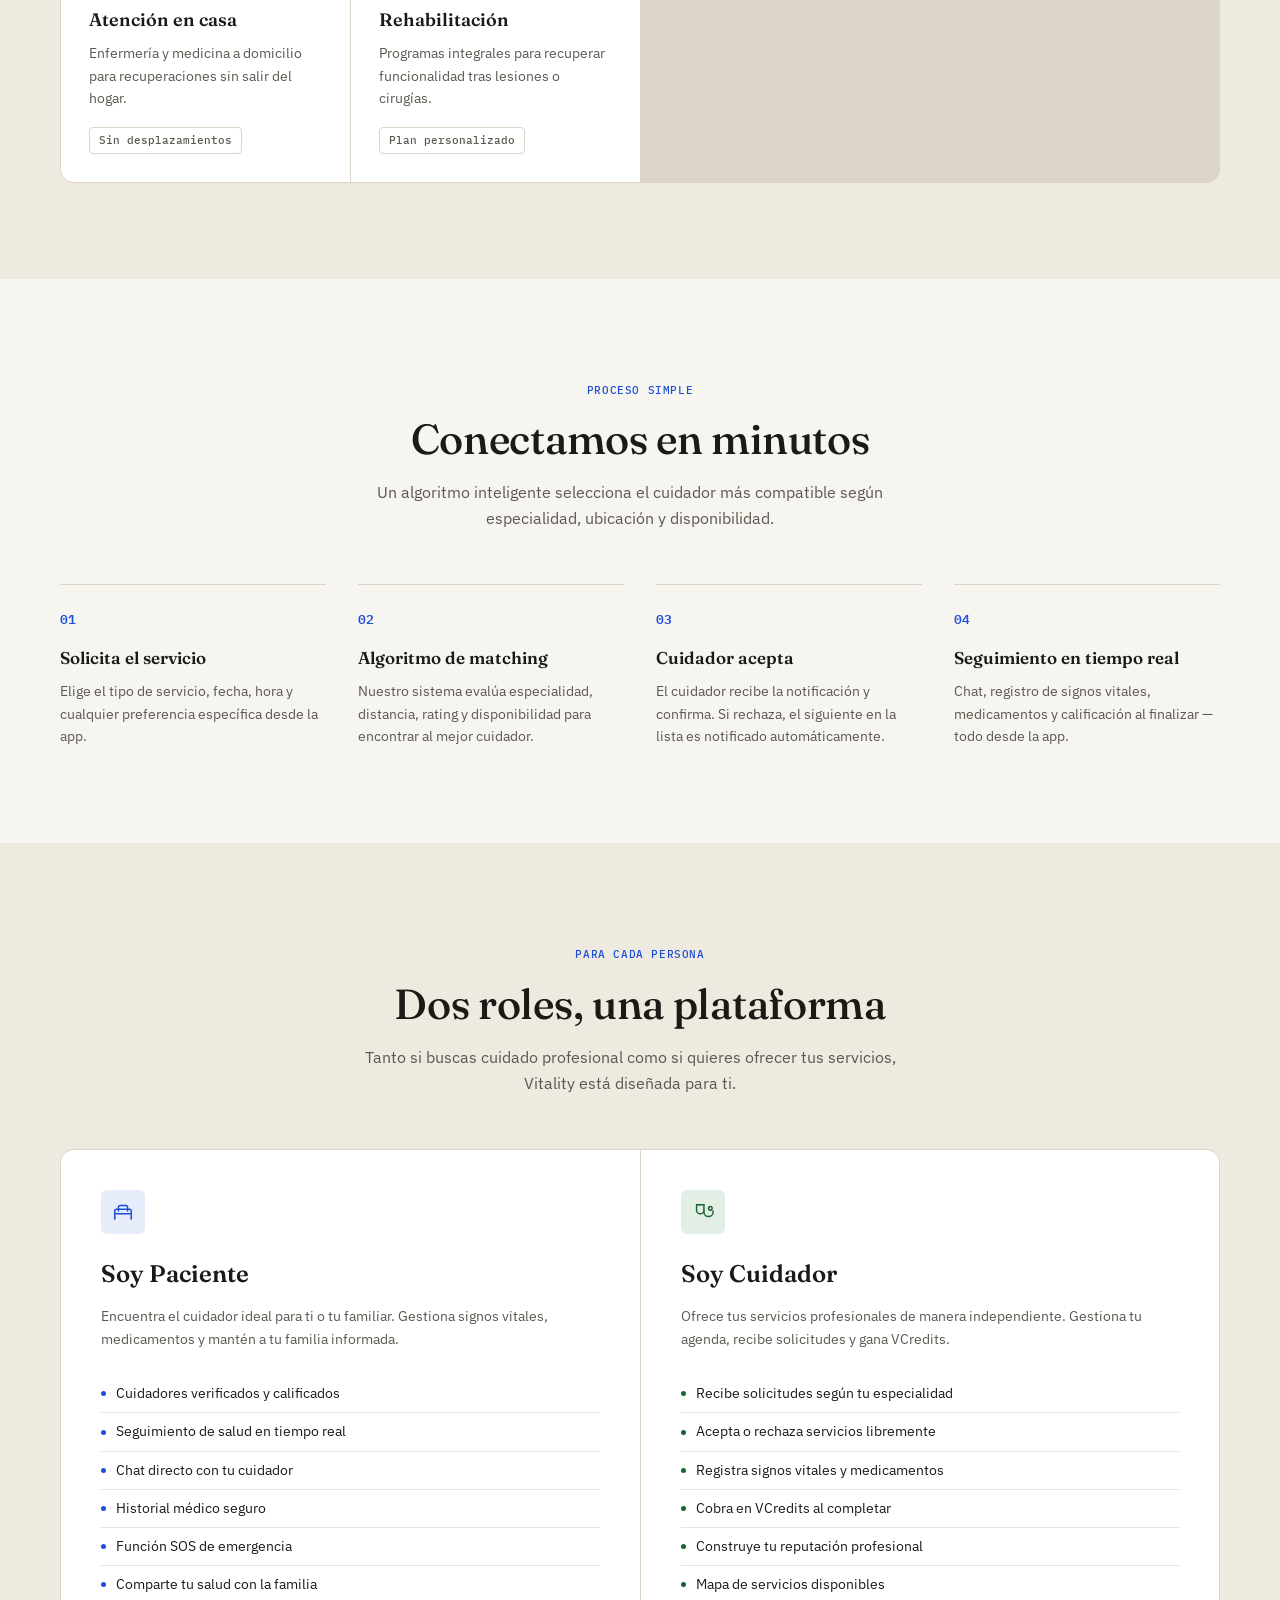
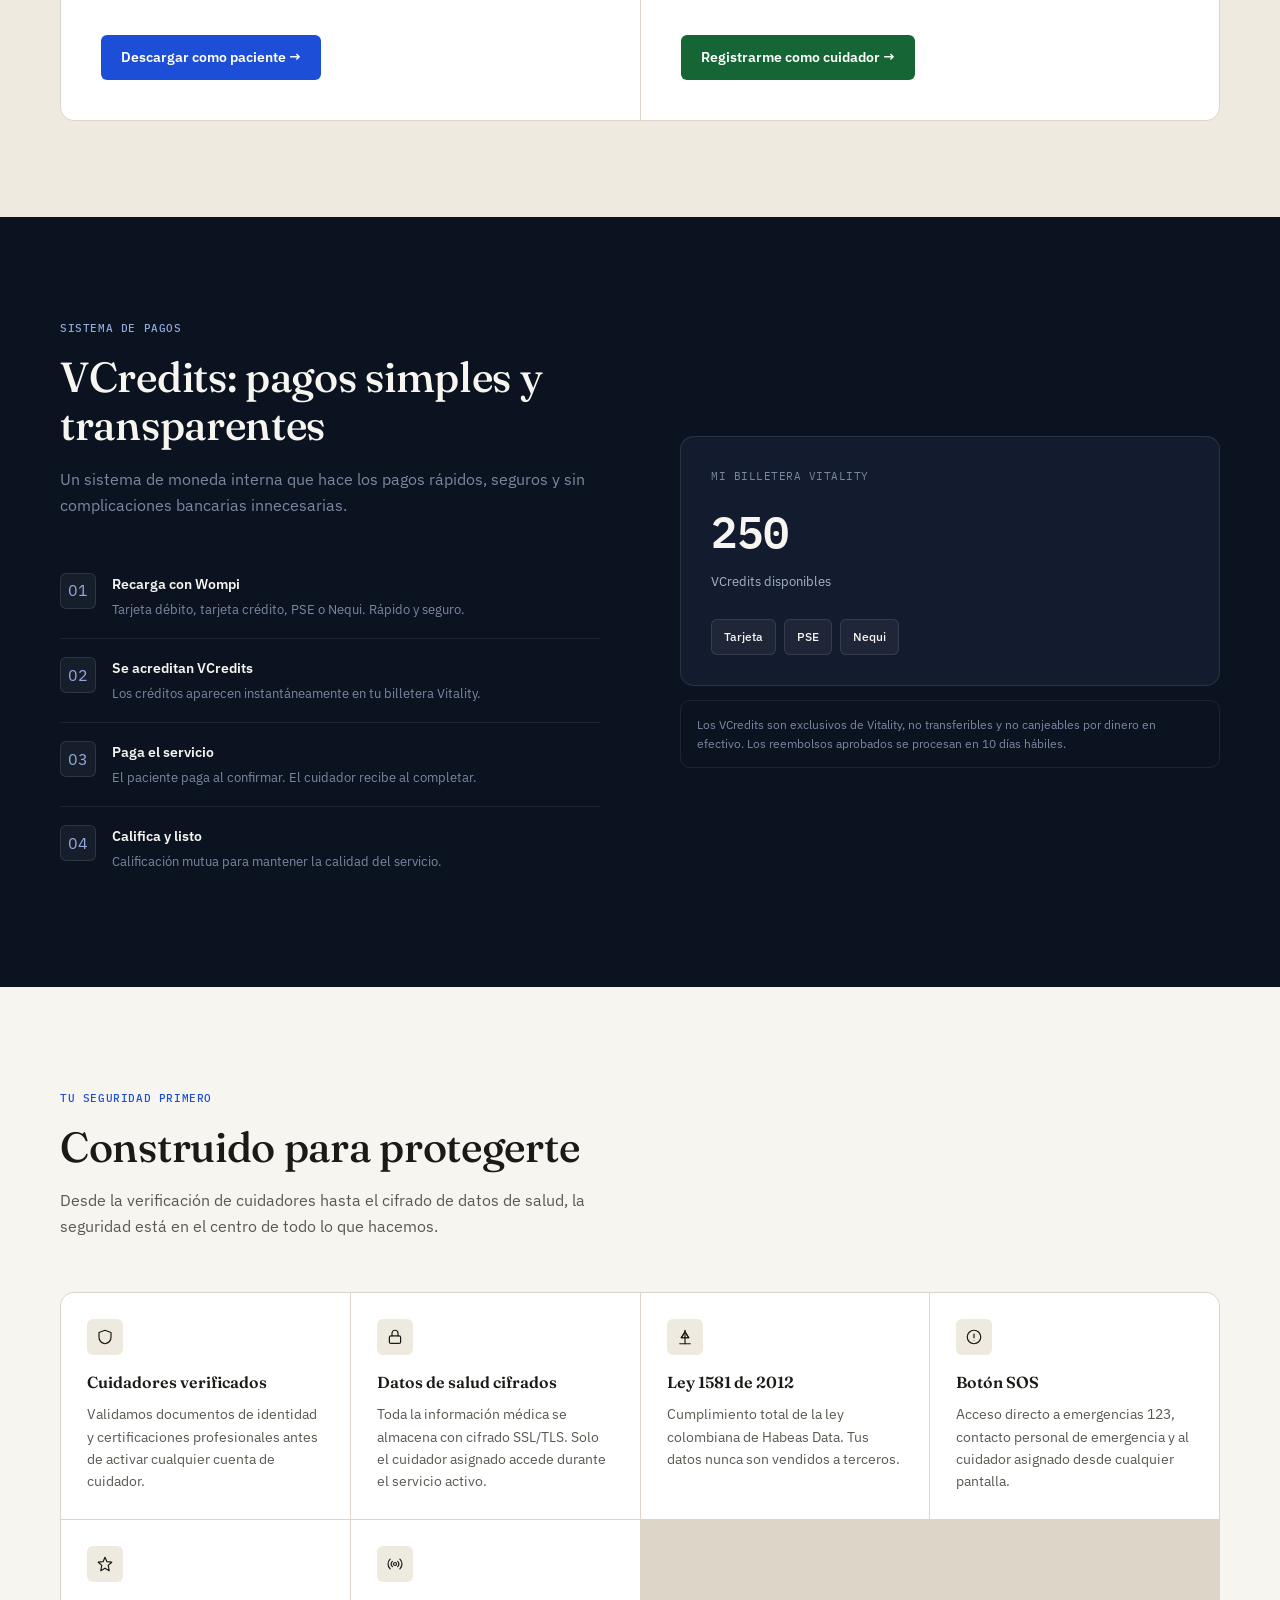
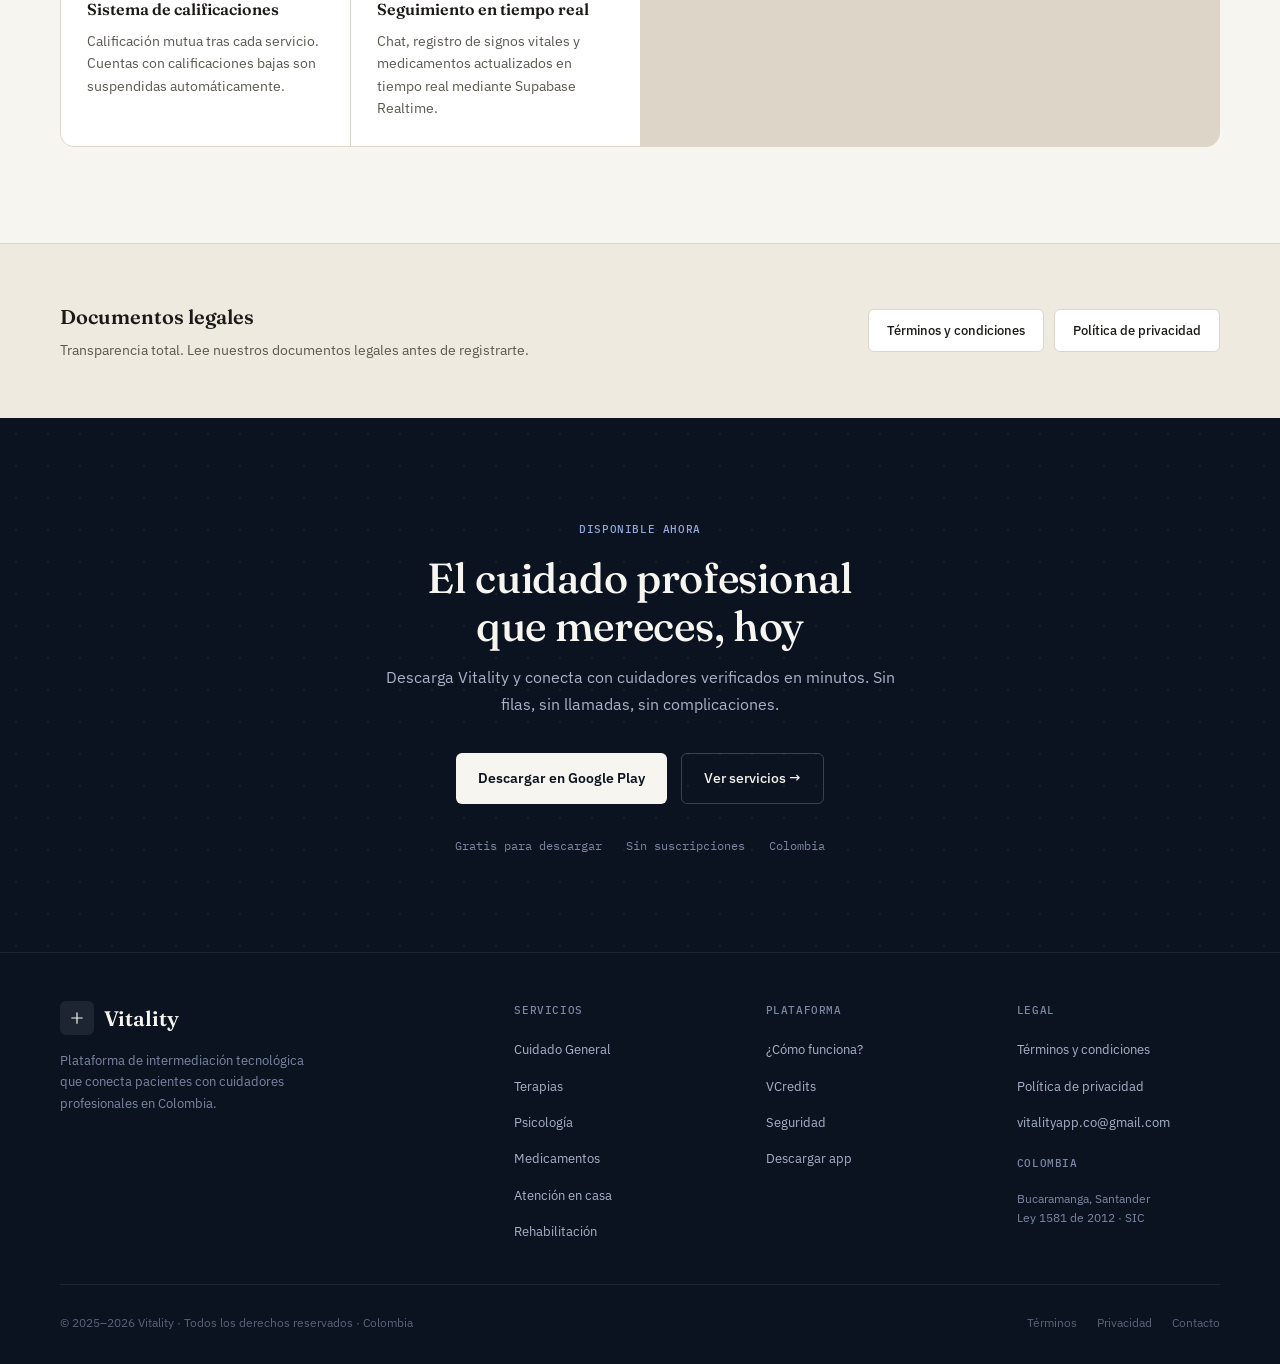
==== commit de530184: "Rediseño landing:" ====
--- a/index.html
+++ b/index.html
@@ -16,12 +16,12 @@
       property="og:description"
       content="Conectamos pacientes con cuidadores profesionales en Bucaramanga, Colombia."
     />
-    <meta name="theme-color" content="#2563eb" />
+    <meta name="theme-color" content="#0b1220" />
 
     <link rel="preconnect" href="https://fonts.googleapis.com" />
     <link rel="preconnect" href="https://fonts.gstatic.com" crossorigin />
     <link
-      href="https://fonts.googleapis.com/css2?family=Syne:wght@400;600;700;800&family=Inter:ital,wght@0,400;0,500;0,600;1,400&display=swap"
+      href="https://fonts.googleapis.com/css2?family=Fraunces:ital,wght@0,500;0,600;1,500&family=IBM+Plex+Sans:wght@400;500;600&family=IBM+Plex+Mono:wght@400;500;600&display=swap"
       rel="stylesheet"
     />
 
@@ -31,7 +31,11 @@
     <!-- NAV -->
     <nav>
       <div class="nav-logo">
-        <div class="logo-icon">🏥</div>
+        <div class="logo-icon">
+          <svg class="icon" viewBox="0 0 24 24">
+            <path d="M12 5v14M5 12h14" />
+          </svg>
+        </div>
         Vitality
       </div>
       <ul class="nav-links">
@@ -52,8 +56,6 @@
 
     <!-- HERO -->
     <section class="hero">
-      <div class="orb orb-1"></div>
-      <div class="orb orb-2"></div>
       <div class="hero-inner">
         <div class="hero-content">
           <div class="hero-badge">
@@ -62,7 +64,7 @@
           </div>
           <h1 class="hero-title">
             Cuidado profesional,<br />
-            <span>donde lo necesitas</span>
+            <em>donde lo necesitas</em>
           </h1>
           <p class="hero-sub">
             Vitality conecta pacientes con cuidadores profesionales verificados
@@ -74,7 +76,7 @@
               target="_blank"
               class="btn-primary"
             >
-              <span>▶</span> Descargar en Play Store
+              Descargar en Play Store
             </a>
             <a href="#como-funciona" class="btn-secondary">
               Ver cómo funciona →
@@ -105,7 +107,12 @@
                 <div class="phone-greeting">Buenas tardes</div>
                 <div class="phone-name">María García</div>
                 <div class="phone-wallet">
-                  <div class="wallet-icon">💳</div>
+                  <div class="wallet-icon">
+                    <svg class="icon" viewBox="0 0 24 24">
+                      <rect x="2" y="5" width="20" height="14" rx="2" />
+                      <line x1="2" y1="10" x2="22" y2="10" />
+                    </svg>
+                  </div>
                   <div>
                     <div class="wallet-label">Mi billetera</div>
                     <div class="wallet-amount">150 VC</div>
@@ -117,7 +124,7 @@
                   <div class="phone-card-label">Cuidador activo</div>
                   <div class="phone-card-name">Carlos Rodríguez</div>
                   <div class="phone-card-spec">Cuidado General · Hoy 08:00</div>
-                  <div class="phone-badge">✓ Activo</div>
+                  <div class="phone-badge">Activo</div>
                   <div class="phone-btn">Abrir chat con cuidador</div>
                 </div>
                 <div class="phone-metrics">
@@ -149,7 +156,7 @@
     <section class="section services-bg" id="servicios">
       <div class="container">
         <div class="fade-in">
-          <div class="eyebrow">🩺 Servicios disponibles</div>
+          <div class="eyebrow">Servicios disponibles</div>
           <h2 class="section-title">
             Todo lo que necesitas,<br />en un solo lugar
           </h2>
@@ -158,7 +165,7 @@
             profesional más adecuado para cada necesidad.
           </p>
         </div>
-        <!-- Este grid se llena dinámicamente desde script.js (serviciosData) -->
+        <!-- Este grid se llena dinámicamente desde script.js (serviciosData / ICONS) -->
         <div class="services-grid"></div>
       </div>
     </section>
@@ -170,7 +177,7 @@
           class="fade-in"
           style="text-align: center; max-width: 560px; margin: 0 auto"
         >
-          <div class="eyebrow">⚡ Proceso simple</div>
+          <div class="eyebrow">Proceso simple</div>
           <h2 class="section-title">Conectamos en minutos</h2>
           <p class="section-sub">
             Un algoritmo inteligente selecciona el cuidador más compatible según
@@ -179,7 +186,7 @@
         </div>
         <div class="how-grid">
           <div class="how-step fade-in">
-            <div class="how-num">1</div>
+            <div class="how-num">01</div>
             <div class="how-title">Solicita el servicio</div>
             <p class="how-desc">
               Elige el tipo de servicio, fecha, hora y cualquier preferencia
@@ -187,7 +194,7 @@
             </p>
           </div>
           <div class="how-step fade-in">
-            <div class="how-num">2</div>
+            <div class="how-num">02</div>
             <div class="how-title">Algoritmo de matching</div>
             <p class="how-desc">
               Nuestro sistema evalúa especialidad, distancia, rating y
@@ -195,7 +202,7 @@
             </p>
           </div>
           <div class="how-step fade-in">
-            <div class="how-num">3</div>
+            <div class="how-num">03</div>
             <div class="how-title">Cuidador acepta</div>
             <p class="how-desc">
               El cuidador recibe la notificación y confirma. Si rechaza, el
@@ -203,7 +210,7 @@
             </p>
           </div>
           <div class="how-step fade-in">
-            <div class="how-num">4</div>
+            <div class="how-num">04</div>
             <div class="how-title">Seguimiento en tiempo real</div>
             <p class="how-desc">
               Chat, registro de signos vitales, medicamentos y calificación al
@@ -221,7 +228,7 @@
           class="fade-in"
           style="text-align: center; max-width: 560px; margin: 0 auto 0"
         >
-          <div class="eyebrow">👥 Para cada persona</div>
+          <div class="eyebrow">Para cada persona</div>
           <h2 class="section-title">Dos roles, una plataforma</h2>
           <p class="section-sub">
             Tanto si buscas cuidado profesional como si quieres ofrecer tus
@@ -230,7 +237,15 @@
         </div>
         <div class="roles-grid" style="margin-top: 52px">
           <div class="role-card paciente fade-in">
-            <div class="role-emoji">🛏️</div>
+            <div class="role-icon">
+              <svg class="icon" viewBox="0 0 24 24">
+                <path d="M3 18v-7a2 2 0 0 1 2-2h14a2 2 0 0 1 2 2v7" />
+                <path d="M3 14h18" />
+                <path d="M7 11V7a2 2 0 0 1 2-2h6a2 2 0 0 1 2 2v4" />
+                <path d="M3 18v2" />
+                <path d="M21 18v2" />
+              </svg>
+            </div>
             <div class="role-title">Soy Paciente</div>
             <p class="role-desc">
               Encuentra el cuidador ideal para ti o tu familiar. Gestiona signos
@@ -253,7 +268,15 @@
             </a>
           </div>
           <div class="role-card cuidador fade-in">
-            <div class="role-emoji">👨‍⚕️</div>
+            <div class="role-icon">
+              <svg class="icon" viewBox="0 0 24 24">
+                <path d="M5 4v6a4 4 0 0 0 8 0V4" />
+                <path d="M9 4H5" />
+                <path d="M13 4h-4" />
+                <path d="M13 10v2a5 5 0 0 0 10 0v-1" />
+                <circle cx="20" cy="8" r="2" />
+              </svg>
+            </div>
             <div class="role-title">Soy Cuidador</div>
             <p class="role-desc">
               Ofrece tus servicios profesionales de manera independiente.
@@ -284,12 +307,7 @@
       <div class="container">
         <div class="vcredits-inner">
           <div class="fade-in">
-            <div
-              class="eyebrow"
-              style="background: rgba(37, 99, 235, 0.2); color: #93c5fd"
-            >
-              💳 Sistema de pagos
-            </div>
+            <div class="eyebrow">Sistema de pagos</div>
             <h2 class="section-title">
               VCredits: pagos simples y transparentes
             </h2>
@@ -300,7 +318,7 @@
 
             <div class="vc-flow" style="margin-top: 36px">
               <div class="vc-step">
-                <div class="vc-icon">💳</div>
+                <div class="vc-icon">01</div>
                 <div class="vc-content">
                   <div class="vc-title">Recarga con Wompi</div>
                   <div class="vc-desc">
@@ -310,7 +328,7 @@
                 </div>
               </div>
               <div class="vc-step">
-                <div class="vc-icon">🪙</div>
+                <div class="vc-icon">02</div>
                 <div class="vc-content">
                   <div class="vc-title">Se acreditan VCredits</div>
                   <div class="vc-desc">
@@ -320,7 +338,7 @@
                 </div>
               </div>
               <div class="vc-step">
-                <div class="vc-icon">✅</div>
+                <div class="vc-icon">03</div>
                 <div class="vc-content">
                   <div class="vc-title">Paga el servicio</div>
                   <div class="vc-desc">
@@ -330,7 +348,7 @@
                 </div>
               </div>
               <div class="vc-step">
-                <div class="vc-icon">⭐</div>
+                <div class="vc-icon">04</div>
                 <div class="vc-content" style="padding-bottom: 0">
                   <div class="vc-title">Califica y listo</div>
                   <div class="vc-desc">
@@ -347,16 +365,16 @@
               <div class="vc-card-amount">250</div>
               <div class="vc-card-unit">VCredits disponibles</div>
               <div class="vc-methods">
-                <div class="vc-method">💳 Tarjeta</div>
-                <div class="vc-method">🏦 PSE</div>
-                <div class="vc-method">📱 Nequi</div>
+                <div class="vc-method">Tarjeta</div>
+                <div class="vc-method">PSE</div>
+                <div class="vc-method">Nequi</div>
               </div>
             </div>
             <div class="vc-disclaimer">
               <div class="vc-disclaimer-text">
-                ⚡ Los VCredits son exclusivos de Vitality, no transferibles y
-                no canjeables por dinero en efectivo. Los reembolsos aprobados
-                se procesan en 10 días hábiles.
+                Los VCredits son exclusivos de Vitality, no transferibles y no
+                canjeables por dinero en efectivo. Los reembolsos aprobados se
+                procesan en 10 días hábiles.
               </div>
             </div>
           </div>
@@ -368,7 +386,7 @@
     <section class="section" id="seguridad">
       <div class="container">
         <div class="fade-in">
-          <div class="eyebrow">🔒 Tu seguridad primero</div>
+          <div class="eyebrow">Tu seguridad primero</div>
           <h2 class="section-title">Construido para protegerte</h2>
           <p class="section-sub">
             Desde la verificación de cuidadores hasta el cifrado de datos de
@@ -377,7 +395,11 @@
         </div>
         <div class="security-grid">
           <div class="security-card fade-in">
-            <div class="security-icon">🛡️</div>
+            <div class="security-icon">
+              <svg class="icon" viewBox="0 0 24 24">
+                <path d="M12 3l8 3v6c0 4.5-3 8-8 9-5-1-8-4.5-8-9V6z" />
+              </svg>
+            </div>
             <div class="security-title">Cuidadores verificados</div>
             <p class="security-desc">
               Validamos documentos de identidad y certificaciones profesionales
@@ -385,7 +407,12 @@
             </p>
           </div>
           <div class="security-card fade-in">
-            <div class="security-icon">🔐</div>
+            <div class="security-icon">
+              <svg class="icon" viewBox="0 0 24 24">
+                <rect x="4.5" y="10.5" width="15" height="10" rx="2" />
+                <path d="M8 10.5V7a4 4 0 0 1 8 0v3.5" />
+              </svg>
+            </div>
             <div class="security-title">Datos de salud cifrados</div>
             <p class="security-desc">
               Toda la información médica se almacena con cifrado SSL/TLS. Solo
@@ -393,7 +420,14 @@
             </p>
           </div>
           <div class="security-card fade-in">
-            <div class="security-icon">⚖️</div>
+            <div class="security-icon">
+              <svg class="icon" viewBox="0 0 24 24">
+                <line x1="12" y1="3" x2="12" y2="21" />
+                <path d="M5 21h14" />
+                <path d="M12 5l-5 8h10z" />
+                <path d="M12 5l5 8H7z" />
+              </svg>
+            </div>
             <div class="security-title">Ley 1581 de 2012</div>
             <p class="security-desc">
               Cumplimiento total de la ley colombiana de Habeas Data. Tus datos
@@ -401,7 +435,19 @@
             </p>
           </div>
           <div class="security-card fade-in">
-            <div class="security-icon">🆘</div>
+            <div class="security-icon">
+              <svg class="icon" viewBox="0 0 24 24">
+                <circle cx="12" cy="12" r="9" />
+                <line x1="12" y1="8" x2="12" y2="13" />
+                <circle
+                  cx="12"
+                  cy="16.5"
+                  r="0.6"
+                  fill="currentColor"
+                  stroke="none"
+                />
+              </svg>
+            </div>
             <div class="security-title">Botón SOS</div>
             <p class="security-desc">
               Acceso directo a emergencias 123, contacto personal de emergencia
@@ -409,7 +455,13 @@
             </p>
           </div>
           <div class="security-card fade-in">
-            <div class="security-icon">⭐</div>
+            <div class="security-icon">
+              <svg class="icon" viewBox="0 0 24 24">
+                <path
+                  d="M12 3l2.6 5.9L21 9.6l-4.7 4.2L17.6 21 12 17.6 6.4 21l1.3-7.2L3 9.6l6.4-.7z"
+                />
+              </svg>
+            </div>
             <div class="security-title">Sistema de calificaciones</div>
             <p class="security-desc">
               Calificación mutua tras cada servicio. Cuentas con calificaciones
@@ -417,7 +469,15 @@
             </p>
           </div>
           <div class="security-card fade-in">
-            <div class="security-icon">📡</div>
+            <div class="security-icon">
+              <svg class="icon" viewBox="0 0 24 24">
+                <circle cx="12" cy="12" r="2" />
+                <path d="M8.5 8.5a5 5 0 0 0 0 7" />
+                <path d="M15.5 8.5a5 5 0 0 1 0 7" />
+                <path d="M5.5 5.5a9 9 0 0 0 0 13" />
+                <path d="M18.5 5.5a9 9 0 0 1 0 13" />
+              </svg>
+            </div>
             <div class="security-title">Seguimiento en tiempo real</div>
             <p class="security-desc">
               Chat, registro de signos vitales y medicamentos actualizados en
@@ -441,10 +501,10 @@
           </div>
           <div class="legal-links">
             <a href="./TCvitality.html" target="_blank" class="legal-link">
-              📄 Términos y condiciones
+              Términos y condiciones
             </a>
             <a href="./POvitality.html" target="_blank" class="legal-link">
-              🛡️ Política de privacidad
+              Política de privacidad
             </a>
           </div>
         </div>
@@ -455,16 +515,7 @@
     <section class="section cta-bg">
       <div class="container">
         <div class="cta-inner fade-in">
-          <div
-            class="eyebrow"
-            style="
-              background: rgba(255, 255, 255, 0.15);
-              color: #bfdbfe;
-              margin: 0 auto 20px;
-            "
-          >
-            📱 Disponible ahora
-          </div>
+          <div class="eyebrow">Disponible ahora</div>
           <h2 class="section-title">
             El cuidado profesional<br />que mereces, hoy
           </h2>
@@ -478,14 +529,14 @@
               target="_blank"
               class="btn-primary"
             >
-              ▶ Descargar en Google Play
+              Descargar en Google Play
             </a>
             <a href="#servicios" class="btn-secondary"> Ver servicios → </a>
           </div>
           <div class="cta-pills-row">
-            <div class="cta-pill">✓ Gratis para descargar</div>
-            <div class="cta-pill">✓ Sin suscripciones</div>
-            <div class="cta-pill">✓ Colombia</div>
+            <div>Gratis para descargar</div>
+            <div>Sin suscripciones</div>
+            <div>Colombia</div>
           </div>
         </div>
       </div>
@@ -496,8 +547,15 @@
       <div class="footer-inner">
         <div class="footer-top">
           <div class="footer-brand">
-            <div class="nav-logo" style="color: white; margin-bottom: 14px">
-              <div class="logo-icon">🏥</div>
+            <div
+              class="nav-logo"
+              style="color: var(--paper); margin-bottom: 14px"
+            >
+              <div class="logo-icon">
+                <svg class="icon" viewBox="0 0 24 24">
+                  <path d="M12 5v14M5 12h14" />
+                </svg>
+              </div>
               Vitality
             </div>
             <p class="footer-brand-desc">
--- a/styles.css
+++ b/styles.css
@@ -1,23 +1,22 @@
 /* ── TOKENS ── */
 :root {
-  --blue: #2563eb;
-  --blue-dark: #1e40af;
-  --blue-deeper: #1e3a8a;
-  --blue-light: #eff6ff;
-  --blue-mid: #bfdbfe;
-  --blue-soft: #dbeafe;
-  --green: #16a34a;
-  --green-light: #f0fdf4;
-  --dark: #0f172a;
-  --mid: #334155;
-  --muted: #64748b;
-  --border: #e2e8f0;
-  --bg: #f8fafc;
+  --ink: #0b1220;
+  --ink-soft: #131b2e;
+  --paper: #f7f5f0;
+  --paper-dim: #efeae0;
+  --line: #ddd6c8;
+  --line-soft: #e8e3d8;
+  --text: #1c1a16;
+  --text-dim: #5b5850;
+  --blue: #1d4ed8;
+  --blue-deep: #14329c;
+  --blue-pale: #e7ecfb;
+  --green: #166534;
+  --green-pale: #e3efe4;
   --white: #ffffff;
-  --radius-sm: 10px;
-  --radius-md: 18px;
-  --radius-lg: 28px;
-  --radius-xl: 40px;
+  --radius-sm: 6px;
+  --radius-md: 10px;
+  --radius-lg: 14px;
 }
 
 /* ── RESET ── */
@@ -32,9 +31,9 @@
   scroll-behavior: smooth;
 }
 body {
-  font-family: "Inter", sans-serif;
-  background: var(--white);
-  color: var(--dark);
+  font-family: "IBM Plex Sans", sans-serif;
+  background: var(--paper);
+  color: var(--text);
   line-height: 1.65;
   overflow-x: hidden;
 }
@@ -45,6 +44,13 @@
 a {
   text-decoration: none;
   color: inherit;
+}
+.icon {
+  stroke: currentColor;
+  fill: none;
+  stroke-width: 1.6;
+  stroke-linecap: round;
+  stroke-linejoin: round;
 }
 
 /* ── NAV ── */
@@ -59,30 +65,34 @@
   justify-content: space-between;
   padding: 0 32px;
   height: 64px;
-  background: rgba(255, 255, 255, 0.92);
+  background: rgba(247, 245, 240, 0.92);
   backdrop-filter: blur(12px);
-  border-bottom: 1px solid var(--border);
+  border-bottom: 1px solid var(--line);
 }
 
 .nav-logo {
   display: flex;
   align-items: center;
   gap: 10px;
-  font-family: "Syne", sans-serif;
-  font-size: 22px;
-  font-weight: 800;
-  color: var(--blue);
+  font-family: "Fraunces", serif;
+  font-size: 21px;
+  font-weight: 600;
+  color: var(--text);
 }
 
 .nav-logo .logo-icon {
-  width: 36px;
-  height: 36px;
-  background: var(--blue);
-  border-radius: 10px;
+  width: 34px;
+  height: 34px;
+  background: var(--ink);
+  border-radius: var(--radius-sm);
   display: flex;
   align-items: center;
   justify-content: center;
-  font-size: 18px;
+  color: var(--paper);
+}
+.nav-logo .logo-icon .icon {
+  width: 18px;
+  height: 18px;
 }
 
 .nav-links {
@@ -95,7 +105,7 @@
 .nav-links a {
   font-size: 14px;
   font-weight: 500;
-  color: var(--mid);
+  color: var(--text-dim);
   transition: color 0.2s;
 }
 .nav-links a:hover {
@@ -105,14 +115,14 @@
 .nav-cta {
   background: var(--blue);
   color: var(--white) !important;
-  padding: 9px 20px;
+  padding: 9px 18px;
   border-radius: var(--radius-sm);
   font-weight: 600 !important;
   font-size: 14px;
   transition: background 0.2s !important;
 }
 .nav-cta:hover {
-  background: var(--blue-dark) !important;
+  background: var(--blue-deep) !important;
 }
 
 /* ── HERO ── */
@@ -120,32 +130,10 @@
   min-height: 100vh;
   display: flex;
   align-items: center;
-  background: linear-gradient(
-    135deg,
-    var(--blue-deeper) 0%,
-    var(--blue) 55%,
-    #3b82f6 100%
-  );
+  background: var(--ink);
   position: relative;
   overflow: hidden;
   padding: 100px 32px 80px;
-}
-
-.hero::before {
-  content: "";
-  position: absolute;
-  inset: 0;
-  background:
-    radial-gradient(
-      ellipse at 75% 20%,
-      rgba(96, 165, 250, 0.18) 0%,
-      transparent 55%
-    ),
-    radial-gradient(
-      ellipse at 15% 80%,
-      rgba(30, 64, 175, 0.25) 0%,
-      transparent 50%
-    );
 }
 
 .hero::after {
@@ -153,10 +141,10 @@
   position: absolute;
   inset: 0;
   background-image: radial-gradient(
-    rgba(255, 255, 255, 0.08) 1px,
+    rgba(255, 255, 255, 0.06) 1px,
     transparent 1px
   );
-  background-size: 40px 40px;
+  background-size: 36px 36px;
   pointer-events: none;
 }
 
@@ -176,19 +164,21 @@
   display: inline-flex;
   align-items: center;
   gap: 8px;
-  background: rgba(255, 255, 255, 0.12);
-  border: 1px solid rgba(255, 255, 255, 0.22);
-  border-radius: 100px;
-  padding: 6px 16px 6px 8px;
-  font-size: 13px;
-  font-weight: 600;
-  color: #bfdbfe;
+  background: rgba(255, 255, 255, 0.06);
+  border: 1px solid rgba(255, 255, 255, 0.14);
+  border-radius: var(--radius-sm);
+  padding: 6px 14px 6px 8px;
+  font-size: 12px;
+  font-weight: 500;
+  color: #a8b3c9;
   margin-bottom: 24px;
+  font-family: "IBM Plex Mono", monospace;
+  letter-spacing: 0.2px;
 }
 
 .hero-badge .dot {
-  width: 8px;
-  height: 8px;
+  width: 7px;
+  height: 7px;
   border-radius: 50%;
   background: #4ade80;
   animation: pulse 2s infinite;
@@ -207,23 +197,24 @@
 }
 
 .hero-title {
-  font-family: "Syne", sans-serif;
-  font-size: clamp(38px, 5vw, 64px);
-  font-weight: 800;
-  color: var(--white);
-  line-height: 1.08;
-  letter-spacing: -1.5px;
+  font-family: "Fraunces", serif;
+  font-size: clamp(36px, 4.6vw, 58px);
+  font-weight: 500;
+  color: var(--paper);
+  line-height: 1.12;
+  letter-spacing: -0.5px;
   margin-bottom: 20px;
 }
 
-.hero-title span {
-  color: #93c5fd;
+.hero-title em {
+  font-style: italic;
+  color: #93a8dd;
 }
 
 .hero-sub {
-  font-size: 18px;
-  color: #bfdbfe;
-  line-height: 1.6;
+  font-size: 17px;
+  color: #a8b3c9;
+  line-height: 1.65;
   margin-bottom: 36px;
   max-width: 440px;
 }
@@ -238,37 +229,33 @@
   display: inline-flex;
   align-items: center;
   gap: 10px;
-  background: var(--white);
-  color: var(--blue);
-  font-weight: 700;
-  font-size: 15px;
-  padding: 14px 24px;
-  border-radius: var(--radius-md);
-  transition:
-    transform 0.2s,
-    box-shadow 0.2s;
-  box-shadow: 0 4px 24px rgba(0, 0, 0, 0.15);
+  background: var(--paper);
+  color: var(--ink);
+  font-weight: 600;
+  font-size: 14px;
+  padding: 13px 22px;
+  border-radius: var(--radius-sm);
+  transition: transform 0.15s;
 }
 .btn-primary:hover {
-  transform: translateY(-2px);
-  box-shadow: 0 8px 32px rgba(0, 0, 0, 0.2);
+  transform: translateY(-1px);
 }
 
 .btn-secondary {
   display: inline-flex;
   align-items: center;
   gap: 8px;
-  background: rgba(255, 255, 255, 0.1);
-  color: var(--white);
-  font-weight: 600;
-  font-size: 15px;
-  padding: 14px 24px;
-  border-radius: var(--radius-md);
+  background: transparent;
+  color: var(--paper);
+  font-weight: 500;
+  font-size: 14px;
+  padding: 13px 22px;
+  border-radius: var(--radius-sm);
   border: 1px solid rgba(255, 255, 255, 0.2);
-  transition: background 0.2s;
+  transition: border-color 0.2s;
 }
 .btn-secondary:hover {
-  background: rgba(255, 255, 255, 0.18);
+  border-color: rgba(255, 255, 255, 0.5);
 }
 
 .hero-stats {
@@ -276,23 +263,24 @@
   gap: 32px;
   margin-top: 44px;
   padding-top: 28px;
-  border-top: 1px solid rgba(255, 255, 255, 0.15);
+  border-top: 1px solid rgba(255, 255, 255, 0.12);
 }
 
 .hero-stat-num {
-  font-family: "Syne", sans-serif;
-  font-size: 28px;
-  font-weight: 800;
-  color: var(--white);
+  font-family: "IBM Plex Mono", monospace;
+  font-size: 24px;
+  font-weight: 600;
+  color: var(--paper);
+  font-variant-numeric: tabular-nums;
 }
 
 .hero-stat-label {
-  font-size: 13px;
-  color: #93c5fd;
+  font-size: 12px;
+  color: #7c88a3;
   margin-top: 2px;
 }
 
-/* Mockup flotante */
+/* Mockup */
 .hero-visual {
   display: flex;
   justify-content: center;
@@ -301,15 +289,12 @@
 }
 
 .phone-mockup {
-  width: 280px;
-  height: 560px;
-  background: linear-gradient(160deg, #1e293b 0%, #0f172a 100%);
-  border-radius: 44px;
-  border: 3px solid rgba(255, 255, 255, 0.1);
-  box-shadow:
-    0 40px 80px rgba(0, 0, 0, 0.4),
-    0 0 0 1px rgba(255, 255, 255, 0.05),
-    inset 0 1px 0 rgba(255, 255, 255, 0.1);
+  width: 272px;
+  height: 552px;
+  background: #05070d;
+  border-radius: 32px;
+  border: 3px solid rgba(255, 255, 255, 0.08);
+  box-shadow: 0 40px 80px rgba(0, 0, 0, 0.45);
   position: relative;
   overflow: hidden;
 }
@@ -317,109 +302,118 @@
 .phone-screen {
   position: absolute;
   inset: 4px;
-  border-radius: 40px;
-  background: var(--blue);
+  border-radius: 28px;
+  background: var(--ink);
   overflow: hidden;
+  display: flex;
+  flex-direction: column;
 }
 
 .phone-header {
-  background: var(--blue-dark);
-  padding: 32px 20px 20px;
+  background: var(--ink-soft);
+  padding: 30px 18px 18px;
 }
 
 .phone-date {
+  font-family: "IBM Plex Mono", monospace;
   font-size: 10px;
-  color: #93c5fd;
-  font-weight: 600;
+  color: #7c88a3;
+  text-transform: uppercase;
+  letter-spacing: 0.6px;
+  margin-bottom: 4px;
+}
+
+.phone-greeting {
+  font-size: 12px;
+  color: #a8b3c9;
+}
+
+.phone-name {
+  font-family: "Fraunces", serif;
+  font-size: 17px;
+  font-weight: 600;
+  color: var(--paper);
+  margin-bottom: 12px;
+}
+
+.phone-wallet {
+  background: rgba(255, 255, 255, 0.05);
+  border: 1px solid rgba(255, 255, 255, 0.08);
+  border-radius: var(--radius-sm);
+  padding: 11px 13px;
+  display: flex;
+  align-items: center;
+  gap: 10px;
+}
+
+.wallet-icon {
+  width: 30px;
+  height: 30px;
+  background: rgba(255, 255, 255, 0.06);
+  border-radius: var(--radius-sm);
+  display: flex;
+  align-items: center;
+  justify-content: center;
+  color: var(--paper);
+}
+.wallet-icon .icon {
+  width: 15px;
+  height: 15px;
+}
+
+.wallet-label {
+  font-size: 10px;
+  color: #7c88a3;
+}
+.wallet-amount {
+  font-family: "IBM Plex Mono", monospace;
+  font-size: 16px;
+  font-weight: 600;
+  color: var(--paper);
+}
+
+.phone-body {
+  background: var(--paper);
+  padding: 14px;
+  flex: 1;
+}
+
+.phone-card {
+  background: white;
+  border: 1px solid var(--line-soft);
+  border-radius: var(--radius-md);
+  padding: 13px;
+  margin-bottom: 10px;
+  border-left: 3px solid var(--green);
+}
+
+.phone-card-label {
+  font-family: "IBM Plex Mono", monospace;
+  font-size: 9px;
+  color: var(--text-dim);
   text-transform: uppercase;
   letter-spacing: 0.5px;
   margin-bottom: 4px;
 }
 
-.phone-greeting {
-  font-size: 13px;
-  color: #bfdbfe;
-}
-
-.phone-name {
-  font-family: "Syne", sans-serif;
-  font-size: 18px;
-  font-weight: 800;
-  color: white;
-  margin-bottom: 12px;
-}
-
-.phone-wallet {
-  background: rgba(255, 255, 255, 0.12);
-  border-radius: 12px;
-  padding: 12px 14px;
-  display: flex;
-  align-items: center;
-  gap: 10px;
-}
-
-.wallet-icon {
-  width: 32px;
-  height: 32px;
-  background: rgba(255, 255, 255, 0.2);
-  border-radius: 8px;
-  display: flex;
-  align-items: center;
-  justify-content: center;
-  font-size: 16px;
-}
-
-.wallet-label {
-  font-size: 10px;
-  color: #93c5fd;
-}
-.wallet-amount {
-  font-size: 18px;
-  font-weight: 800;
-  color: white;
-}
-
-.phone-body {
-  background: #f0f4ff;
-  padding: 14px;
-  flex: 1;
-}
-
-.phone-card {
-  background: white;
-  border-radius: 14px;
-  padding: 14px;
-  margin-bottom: 10px;
-  border-left: 3px solid var(--green);
-}
-
-.phone-card-label {
-  font-size: 9px;
-  color: var(--muted);
-  font-weight: 600;
-  text-transform: uppercase;
-  letter-spacing: 0.5px;
-  margin-bottom: 4px;
-}
-
 .phone-card-name {
   font-size: 13px;
-  font-weight: 700;
-  color: var(--dark);
+  font-weight: 600;
+  color: var(--text);
 }
 
 .phone-card-spec {
   font-size: 10px;
-  color: var(--muted);
+  color: var(--text-dim);
 }
 
 .phone-badge {
   display: inline-block;
-  background: #dcfce7;
+  background: var(--green-pale);
   color: var(--green);
   font-size: 9px;
-  font-weight: 700;
-  border-radius: 6px;
+  font-weight: 600;
+  border-radius: 4px;
   padding: 2px 7px;
   margin-top: 6px;
 }
@@ -428,8 +422,8 @@
   background: var(--green);
   color: white;
   font-size: 10px;
-  font-weight: 700;
-  border-radius: 8px;
+  font-weight: 600;
+  border-radius: var(--radius-sm);
   padding: 8px;
   text-align: center;
   margin-top: 8px;
@@ -443,50 +437,29 @@
 
 .phone-metric {
   background: white;
-  border-radius: 12px;
+  border: 1px solid var(--line-soft);
+  border-radius: var(--radius-md);
   padding: 10px;
   text-align: center;
 }
 
 .phone-metric-val {
-  font-family: "Syne", sans-serif;
-  font-size: 16px;
-  font-weight: 800;
-  color: var(--dark);
+  font-family: "IBM Plex Mono", monospace;
+  font-size: 15px;
+  font-weight: 600;
+  color: var(--text);
+  font-variant-numeric: tabular-nums;
 }
 
 .phone-metric-label {
   font-size: 9px;
-  color: var(--muted);
+  color: var(--text-dim);
   margin-top: 2px;
-}
-
-/* Orbes de fondo */
-.orb {
-  position: absolute;
-  border-radius: 50%;
-  filter: blur(60px);
-  opacity: 0.15;
-  pointer-events: none;
-}
-.orb-1 {
-  width: 400px;
-  height: 400px;
-  background: #60a5fa;
-  top: -100px;
-  right: -50px;
-}
-.orb-2 {
-  width: 300px;
-  height: 300px;
-  background: #3b82f6;
-  bottom: -80px;
-  left: -60px;
 }
 
 /* ── LAYOUT ── */
 .section {
-  padding: 100px 32px;
+  padding: 96px 32px;
 }
 
 .container {
@@ -497,158 +470,134 @@
 .eyebrow {
   display: inline-flex;
   align-items: center;
-  gap: 8px;
-  font-size: 12px;
-  font-weight: 700;
+  gap: 6px;
+  font-family: "IBM Plex Mono", monospace;
+  font-size: 11px;
+  font-weight: 500;
   color: var(--blue);
   text-transform: uppercase;
-  letter-spacing: 1px;
-  background: var(--blue-light);
-  border-radius: 100px;
-  padding: 5px 14px;
+  letter-spacing: 0.6px;
   margin-bottom: 16px;
 }
 
 .section-title {
-  font-family: "Syne", sans-serif;
-  font-size: clamp(30px, 4vw, 48px);
-  font-weight: 800;
-  color: var(--dark);
-  line-height: 1.1;
-  letter-spacing: -0.8px;
+  font-family: "Fraunces", serif;
+  font-size: clamp(28px, 3.4vw, 42px);
+  font-weight: 500;
+  color: var(--text);
+  line-height: 1.15;
+  letter-spacing: -0.3px;
   margin-bottom: 16px;
 }
 
 .section-sub {
-  font-size: 17px;
-  color: var(--muted);
+  font-size: 16px;
+  color: var(--text-dim);
   max-width: 540px;
   line-height: 1.65;
 }
 
 /* ── SERVICIOS ── */
 .services-bg {
-  background: var(--bg);
+  background: var(--paper-dim);
 }
 
 .services-grid {
   display: grid;
   grid-template-columns: repeat(auto-fit, minmax(280px, 1fr));
-  gap: 20px;
+  gap: 1px;
   margin-top: 52px;
+  background: var(--line);
+  border: 1px solid var(--line);
+  border-radius: var(--radius-lg);
+  overflow: hidden;
 }
 
 .service-card {
   background: var(--white);
-  border: 1px solid var(--border);
-  border-radius: var(--radius-lg);
   padding: 28px;
-  transition:
-    transform 0.2s,
-    box-shadow 0.2s,
-    border-color 0.2s;
-  cursor: default;
+  transition: background 0.2s;
 }
 
 .service-card:hover {
-  transform: translateY(-4px);
-  box-shadow: 0 16px 48px rgba(37, 99, 235, 0.1);
-  border-color: var(--blue-mid);
+  background: #fcfbf8;
 }
 
 .service-icon {
-  width: 52px;
-  height: 52px;
-  border-radius: 14px;
+  width: 40px;
+  height: 40px;
+  border-radius: var(--radius-sm);
   display: flex;
   align-items: center;
   justify-content: center;
-  font-size: 26px;
   margin-bottom: 18px;
+  background: var(--blue-pale);
+  color: var(--blue);
+}
+.service-icon .icon {
+  width: 20px;
+  height: 20px;
 }
 
 .service-name {
-  font-family: "Syne", sans-serif;
+  font-family: "Fraunces", serif;
   font-size: 18px;
-  font-weight: 700;
-  color: var(--dark);
+  font-weight: 600;
+  color: var(--text);
   margin-bottom: 8px;
 }
 
 .service-desc {
   font-size: 14px;
-  color: var(--muted);
+  color: var(--text-dim);
   line-height: 1.6;
   margin-bottom: 16px;
 }
 
 .service-tag {
   display: inline-block;
-  font-size: 12px;
-  font-weight: 600;
-  border-radius: 8px;
-  padding: 4px 12px;
+  font-family: "IBM Plex Mono", monospace;
+  font-size: 11px;
+  font-weight: 500;
+  color: var(--text-dim);
+  border: 1px solid var(--line);
+  border-radius: 4px;
+  padding: 3px 9px;
 }
 
 /* ── CÓMO FUNCIONA ── */
 .how-grid {
   display: grid;
   grid-template-columns: repeat(auto-fit, minmax(220px, 1fr));
-  gap: 0;
+  gap: 32px;
   margin-top: 52px;
+}
+
+.how-step {
+  padding: 24px 0 0;
+  border-top: 1px solid var(--line);
   position: relative;
 }
 
-.how-grid::before {
-  content: "";
-  position: absolute;
-  top: 32px;
-  left: 10%;
-  right: 10%;
-  height: 2px;
-  background: linear-gradient(
-    90deg,
-    var(--blue-mid),
-    var(--blue),
-    var(--blue-mid)
-  );
-  opacity: 0.3;
-}
-
-.how-step {
-  text-align: center;
-  padding: 0 20px;
-  position: relative;
-  z-index: 1;
-}
-
 .how-num {
-  width: 64px;
-  height: 64px;
-  border-radius: 50%;
-  background: var(--blue);
-  color: var(--white);
-  font-family: "Syne", sans-serif;
-  font-size: 22px;
-  font-weight: 800;
-  display: flex;
-  align-items: center;
-  justify-content: center;
-  margin: 0 auto 20px;
-  box-shadow: 0 8px 24px rgba(37, 99, 235, 0.3);
+  font-family: "IBM Plex Mono", monospace;
+  font-size: 13px;
+  font-weight: 600;
+  color: var(--blue);
+  margin-bottom: 14px;
 }
 
 .how-title {
-  font-family: "Syne", sans-serif;
-  font-size: 16px;
-  font-weight: 700;
-  color: var(--dark);
+  font-family: "Fraunces", serif;
+  font-size: 17px;
+  font-weight: 600;
+  color: var(--text);
   margin-bottom: 8px;
 }
 
 .how-desc {
   font-size: 14px;
-  color: var(--muted);
+  color: var(--text-dim);
   line-height: 1.6;
 }
 
@@ -656,46 +605,53 @@
 .roles-grid {
   display: grid;
   grid-template-columns: 1fr 1fr;
-  gap: 24px;
+  gap: 1px;
   margin-top: 52px;
+  background: var(--line);
+  border: 1px solid var(--line);
+  border-radius: var(--radius-lg);
+  overflow: hidden;
 }
 
 .role-card {
-  border-radius: var(--radius-lg);
   padding: 40px;
   position: relative;
-  overflow: hidden;
-}
-
-.role-card.paciente {
-  background: linear-gradient(
-    135deg,
-    var(--blue-deeper) 0%,
-    var(--blue) 100%
-  );
-  color: white;
-}
-
-.role-card.cuidador {
-  background: linear-gradient(135deg, #14532d 0%, var(--green) 100%);
-  color: white;
-}
-
-.role-emoji {
-  font-size: 48px;
+  background: var(--white);
+}
+
+.role-icon {
+  width: 44px;
+  height: 44px;
+  border-radius: var(--radius-sm);
+  display: flex;
+  align-items: center;
+  justify-content: center;
   margin-bottom: 20px;
 }
+.role-icon .icon {
+  width: 22px;
+  height: 22px;
+}
+.role-card.paciente .role-icon {
+  background: var(--blue-pale);
+  color: var(--blue);
+}
+.role-card.cuidador .role-icon {
+  background: var(--green-pale);
+  color: var(--green);
+}
 
 .role-title {
-  font-family: "Syne", sans-serif;
-  font-size: 28px;
-  font-weight: 800;
+  font-family: "Fraunces", serif;
+  font-size: 24px;
+  font-weight: 600;
+  color: var(--text);
   margin-bottom: 12px;
 }
 
 .role-desc {
-  font-size: 15px;
-  opacity: 0.85;
+  font-size: 14px;
+  color: var(--text-dim);
   line-height: 1.65;
   margin-bottom: 24px;
 }
@@ -707,47 +663,55 @@
 
 .role-list li {
   font-size: 14px;
-  opacity: 0.9;
-  padding: 6px 0;
+  color: var(--text);
+  padding: 7px 0;
   display: flex;
   align-items: center;
   gap: 10px;
+  border-top: 1px solid var(--line-soft);
+}
+.role-list li:first-child {
+  border-top: none;
 }
 
 .role-list li::before {
-  content: "✓";
-  font-weight: 700;
-  font-size: 13px;
+  content: "";
+  width: 5px;
+  height: 5px;
+  border-radius: 50%;
   flex-shrink: 0;
-  width: 22px;
-  height: 22px;
-  border-radius: 50%;
-  background: rgba(255, 255, 255, 0.2);
-  display: flex;
-  align-items: center;
-  justify-content: center;
+}
+.role-card.paciente .role-list li::before {
+  background: var(--blue);
+}
+.role-card.cuidador .role-list li::before {
+  background: var(--green);
 }
 
 .role-cta {
   display: inline-flex;
   align-items: center;
   gap: 8px;
-  background: rgba(255, 255, 255, 0.15);
-  border: 1px solid rgba(255, 255, 255, 0.3);
+  font-weight: 600;
+  font-size: 14px;
+  padding: 11px 20px;
+  border-radius: var(--radius-sm);
   color: white;
-  font-weight: 700;
-  font-size: 14px;
-  padding: 12px 22px;
-  border-radius: var(--radius-md);
-  transition: background 0.2s;
+  transition: opacity 0.2s;
 }
 .role-cta:hover {
-  background: rgba(255, 255, 255, 0.25);
+  opacity: 0.88;
+}
+.role-card.paciente .role-cta {
+  background: var(--blue);
+}
+.role-card.cuidador .role-cta {
+  background: var(--green);
 }
 
 /* ── VCREDITS ── */
 .vcredits-bg {
-  background: var(--dark);
+  background: var(--ink);
 }
 
 .vcredits-inner {
@@ -757,11 +721,14 @@
   align-items: center;
 }
 
+.vcredits-inner .eyebrow {
+  color: #93a8dd;
+}
 .vcredits-inner .section-title {
-  color: white;
+  color: var(--paper);
 }
 .vcredits-inner .section-sub {
-  color: #94a3b8;
+  color: #7c88a3;
 }
 
 .vc-flow {
@@ -774,128 +741,99 @@
   display: flex;
   align-items: flex-start;
   gap: 16px;
-  position: relative;
-}
-
-.vc-step:not(:last-child)::after {
-  content: "";
-  position: absolute;
-  left: 19px;
-  top: 48px;
-  bottom: -12px;
-  width: 2px;
-  background: linear-gradient(
-    180deg,
-    rgba(37, 99, 235, 0.5),
-    rgba(37, 99, 235, 0.1)
-  );
+  padding: 18px 0;
+  border-top: 1px solid rgba(255, 255, 255, 0.08);
+}
+.vc-step:first-child {
+  border-top: none;
 }
 
 .vc-icon {
-  width: 40px;
-  height: 40px;
-  border-radius: 12px;
-  background: rgba(37, 99, 235, 0.2);
-  border: 1px solid rgba(37, 99, 235, 0.3);
+  width: 36px;
+  height: 36px;
+  border-radius: var(--radius-sm);
+  background: rgba(255, 255, 255, 0.05);
+  border: 1px solid rgba(255, 255, 255, 0.1);
   display: flex;
   align-items: center;
   justify-content: center;
-  font-size: 18px;
+  color: #93a8dd;
   flex-shrink: 0;
 }
-
-.vc-content {
-  padding-bottom: 28px;
+.vc-icon .icon {
+  width: 17px;
+  height: 17px;
 }
 
 .vc-title {
-  font-size: 15px;
-  font-weight: 700;
-  color: white;
+  font-size: 14px;
+  font-weight: 600;
+  color: var(--paper);
   margin-bottom: 4px;
 }
 
 .vc-desc {
   font-size: 13px;
-  color: #64748b;
+  color: #7c88a3;
   line-height: 1.55;
 }
 
 /* Tarjeta VCredits */
 .vc-card {
-  background: linear-gradient(
-    135deg,
-    #1e40af 0%,
-    #2563eb 50%,
-    #3b82f6 100%
-  );
-  border-radius: 24px;
-  padding: 32px;
-  box-shadow: 0 24px 64px rgba(37, 99, 235, 0.3);
-  position: relative;
-  overflow: hidden;
-}
-
-.vc-card::before {
-  content: "";
-  position: absolute;
-  top: -40px;
-  right: -40px;
-  width: 200px;
-  height: 200px;
-  border-radius: 50%;
-  background: rgba(255, 255, 255, 0.06);
+  background: var(--ink-soft);
+  border: 1px solid rgba(255, 255, 255, 0.1);
+  border-radius: var(--radius-lg);
+  padding: 30px;
 }
 
 .vc-card-label {
+  font-family: "IBM Plex Mono", monospace;
+  font-size: 11px;
+  color: #7c88a3;
+  text-transform: uppercase;
+  letter-spacing: 0.5px;
+  margin-bottom: 10px;
+}
+.vc-card-amount {
+  font-family: "IBM Plex Mono", monospace;
+  font-size: 44px;
+  font-weight: 600;
+  color: var(--paper);
+  margin-bottom: 4px;
+  font-variant-numeric: tabular-nums;
+}
+.vc-card-unit {
+  font-size: 13px;
+  color: #a8b3c9;
+  margin-bottom: 26px;
+}
+
+.vc-methods {
+  display: flex;
+  gap: 8px;
+  flex-wrap: wrap;
+}
+
+.vc-method {
+  background: rgba(255, 255, 255, 0.05);
+  border: 1px solid rgba(255, 255, 255, 0.1);
+  border-radius: var(--radius-sm);
+  padding: 7px 12px;
   font-size: 12px;
-  color: #93c5fd;
-  font-weight: 600;
-  margin-bottom: 8px;
-}
-.vc-card-amount {
-  font-family: "Syne", sans-serif;
-  font-size: 48px;
-  font-weight: 800;
-  color: white;
-  margin-bottom: 4px;
-}
-.vc-card-unit {
-  font-size: 14px;
-  color: #bfdbfe;
-  margin-bottom: 28px;
-}
-
-.vc-methods {
-  display: flex;
-  gap: 10px;
-  flex-wrap: wrap;
-}
-
-.vc-method {
-  background: rgba(255, 255, 255, 0.12);
-  border: 1px solid rgba(255, 255, 255, 0.2);
-  border-radius: 10px;
-  padding: 8px 14px;
-  font-size: 13px;
-  font-weight: 600;
-  color: white;
-  display: flex;
-  align-items: center;
-  gap: 6px;
+  font-weight: 500;
+  color: var(--paper);
 }
 
 .vc-disclaimer {
-  margin-top: 16px;
-  padding: 16px;
-  background: rgba(255, 255, 255, 0.04);
+  margin-top: 14px;
+  padding: 14px 16px;
   border: 1px solid rgba(255, 255, 255, 0.08);
-  border-radius: 14px;
+  border-radius: var(--radius-md);
 }
 
 .vc-disclaimer-text {
   font-size: 12px;
-  color: #475569;
+  color: #7c88a3;
   line-height: 1.6;
 }
 
@@ -903,48 +841,53 @@
 .security-grid {
   display: grid;
   grid-template-columns: repeat(auto-fit, minmax(240px, 1fr));
-  gap: 20px;
+  gap: 1px;
   margin-top: 52px;
+  background: var(--line);
+  border: 1px solid var(--line);
+  border-radius: var(--radius-lg);
+  overflow: hidden;
 }
 
 .security-card {
   background: var(--white);
-  border: 1px solid var(--border);
-  border-radius: var(--radius-md);
-  padding: 28px;
-  transition:
-    border-color 0.2s,
-    box-shadow 0.2s;
-}
-
-.security-card:hover {
-  border-color: var(--blue-mid);
-  box-shadow: 0 8px 32px rgba(37, 99, 235, 0.08);
+  padding: 26px;
 }
 
 .security-icon {
-  font-size: 32px;
+  width: 36px;
+  height: 36px;
+  border-radius: var(--radius-sm);
+  background: var(--paper-dim);
+  color: var(--text);
+  display: flex;
+  align-items: center;
+  justify-content: center;
   margin-bottom: 14px;
 }
+.security-icon .icon {
+  width: 18px;
+  height: 18px;
+}
 
 .security-title {
-  font-family: "Syne", sans-serif;
+  font-family: "Fraunces", serif;
   font-size: 16px;
-  font-weight: 700;
-  color: var(--dark);
+  font-weight: 600;
+  color: var(--text);
   margin-bottom: 8px;
 }
 
 .security-desc {
   font-size: 14px;
-  color: var(--muted);
+  color: var(--text-dim);
   line-height: 1.6;
 }
 
 /* ── LEGAL LINKS ── */
 .legal-bg {
-  background: var(--blue-light);
-  border-top: 1px solid var(--blue-soft);
+  background: var(--paper-dim);
+  border-top: 1px solid var(--line);
 }
 
 .legal-inner {
@@ -956,21 +899,21 @@
 }
 
 .legal-title {
-  font-family: "Syne", sans-serif;
-  font-size: 22px;
-  font-weight: 700;
-  color: var(--dark);
+  font-family: "Fraunces", serif;
+  font-size: 20px;
+  font-weight: 600;
+  color: var(--text);
   margin-bottom: 6px;
 }
 
 .legal-desc {
-  font-size: 15px;
-  color: var(--muted);
+  font-size: 14px;
+  color: var(--text-dim);
 }
 
 .legal-links {
   display: flex;
-  gap: 12px;
+  gap: 10px;
   flex-wrap: wrap;
 }
 
@@ -979,32 +922,23 @@
   align-items: center;
   gap: 8px;
   background: white;
-  border: 1px solid var(--blue-mid);
+  border: 1px solid var(--line);
+  color: var(--text);
+  font-size: 13px;
+  font-weight: 500;
+  padding: 10px 18px;
+  border-radius: var(--radius-sm);
+  transition: border-color 0.2s;
+}
+.legal-link:hover {
+  border-color: var(--blue);
   color: var(--blue);
-  font-size: 14px;
-  font-weight: 600;
-  padding: 11px 20px;
-  border-radius: var(--radius-sm);
-  transition:
-    0.2s,
-    border-color 0.2s;
-}
-.legal-link:hover {
-  background: var(--blue);
-  color: white;
-  border-color: var(--blue);
 }
 
 /* ── CTA FINAL ── */
 .cta-bg {
-  background: linear-gradient(
-    135deg,
-    var(--blue-deeper) 0%,
-    var(--blue) 60%,
-    #3b82f6 100%
-  );
+  background: var(--ink);
   position: relative;
-  overflow: hidden;
 }
 
 .cta-bg::before {
@@ -1012,7 +946,7 @@
   position: absolute;
   inset: 0;
   background-image: radial-gradient(
-    rgba(255, 255, 255, 0.06) 1px,
+    rgba(255, 255, 255, 0.05) 1px,
     transparent 1px
   );
   background-size: 32px 32px;
@@ -1024,12 +958,16 @@
   z-index: 1;
 }
 
+.cta-inner .eyebrow {
+  color: #93a8dd;
+  justify-content: center;
+}
 .cta-inner .section-title {
-  color: white;
+  color: var(--paper);
   margin-bottom: 14px;
 }
 .cta-inner .section-sub {
-  color: #bfdbfe;
+  color: #a8b3c9;
   margin: 0 auto 36px;
 }
 
@@ -1040,31 +978,22 @@
   flex-wrap: wrap;
 }
 
-.cta-pill {
-  display: inline-flex;
-  align-items: center;
-  gap: 8px;
-  background: rgba(255, 255, 255, 0.1);
-  border: 1px solid rgba(255, 255, 255, 0.2);
-  border-radius: 100px;
-  padding: 6px 16px;
-  font-size: 13px;
-  color: #bfdbfe;
-  margin-top: 24px;
-}
-
 .cta-pills-row {
   display: flex;
-  gap: 16px;
+  gap: 24px;
   justify-content: center;
   flex-wrap: wrap;
-  margin-top: 28px;
+  margin-top: 32px;
+  font-family: "IBM Plex Mono", monospace;
+  font-size: 12px;
+  color: #7c88a3;
 }
 
 /* ── FOOTER ── */
 footer {
-  background: var(--dark);
+  background: var(--ink);
   padding: 48px 32px 32px;
+  border-top: 1px solid rgba(255, 255, 255, 0.08);
 }
 
 .footer-inner {
@@ -1082,24 +1011,27 @@
 }
 
 .footer-brand .nav-logo {
-  color: white;
+  color: var(--paper);
   margin-bottom: 14px;
 }
+.footer-brand .logo-icon {
+  background: rgba(255, 255, 255, 0.08);
+}
 
 .footer-brand-desc {
-  font-size: 14px;
-  color: #64748b;
+  font-size: 13px;
+  color: #7c88a3;
   line-height: 1.65;
   max-width: 260px;
 }
 
 .footer-col-title {
-  font-family: "Syne", sans-serif;
-  font-size: 13px;
-  font-weight: 700;
-  color: #94a3b8;
+  font-family: "IBM Plex Mono", monospace;
+  font-size: 11px;
+  font-weight: 500;
+  color: #7c88a3;
   text-transform: uppercase;
-  letter-spacing: 0.8px;
+  letter-spacing: 0.6px;
   margin-bottom: 16px;
 }
 
@@ -1111,8 +1043,8 @@
 }
 
 .footer-links a {
-  font-size: 14px;
-  color: #64748b;
+  font-size: 13px;
+  color: #a8b3c9;
   transition: color 0.2s;
 }
 .footer-links a:hover {
@@ -1124,8 +1056,8 @@
 }
 
 .footer-location-text {
-  font-size: 13px;
-  color: #475569;
+  font-size: 12px;
+  color: #7c88a3;
   line-height: 1.6;
 }
 
@@ -1138,8 +1070,8 @@
 }
 
 .footer-copy {
-  font-size: 13px;
-  color: #475569;
+  font-size: 12px;
+  color: #5b6478;
 }
 
 .footer-legal {
@@ -1148,8 +1080,8 @@
 }
 
 .footer-legal a {
-  font-size: 13px;
-  color: #475569;
+  font-size: 12px;
+  color: #5b6478;
   transition: color 0.2s;
 }
 .footer-legal a:hover {
@@ -1184,9 +1116,6 @@
     grid-template-columns: 1fr 1fr;
     gap: 32px;
   }
-  .how-grid::before {
-    display: none;
-  }
 }
 
 @media (max-width: 600px) {
@@ -1197,7 +1126,7 @@
     display: none;
   }
   .section {
-    padding: 72px 20px;
+    padding: 64px 20px;
   }
   .role-card {
     padding: 28px;
@@ -1213,12 +1142,23 @@
 /* ── ANIMACIONES SCROLL ── */
 .fade-in {
   opacity: 0;
-  transform: translateY(24px);
+  transform: translateY(20px);
   transition:
-    opacity 0.6s ease,
-    transform 0.6s ease;
+    opacity 0.5s ease,
+    transform 0.5s ease;
 }
 .fade-in.visible {
   opacity: 1;
   transform: none;
 }
+
+@media (prefers-reduced-motion: reduce) {
+  .fade-in {
+    opacity: 1;
+    transform: none;
+    transition: none;
+  }
+  .hero-badge .dot {
+    animation: none;
+  }
+}
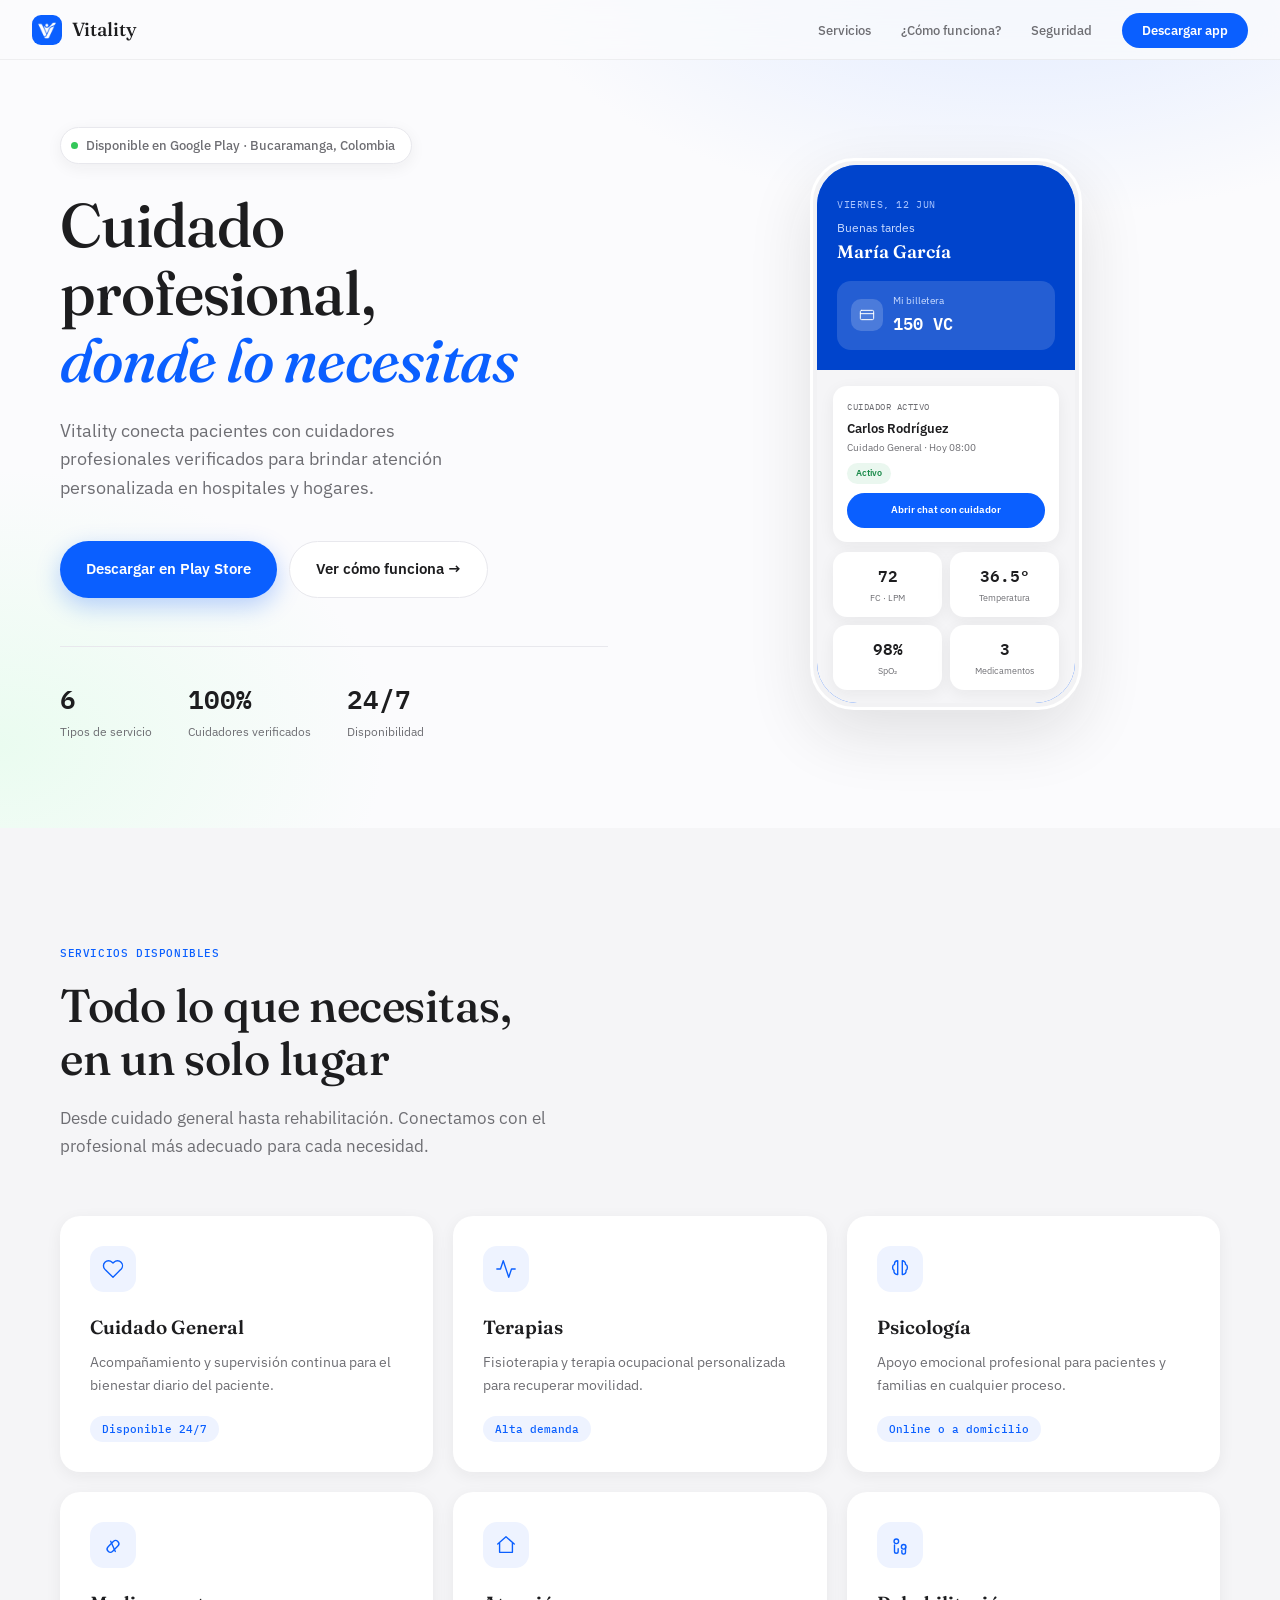
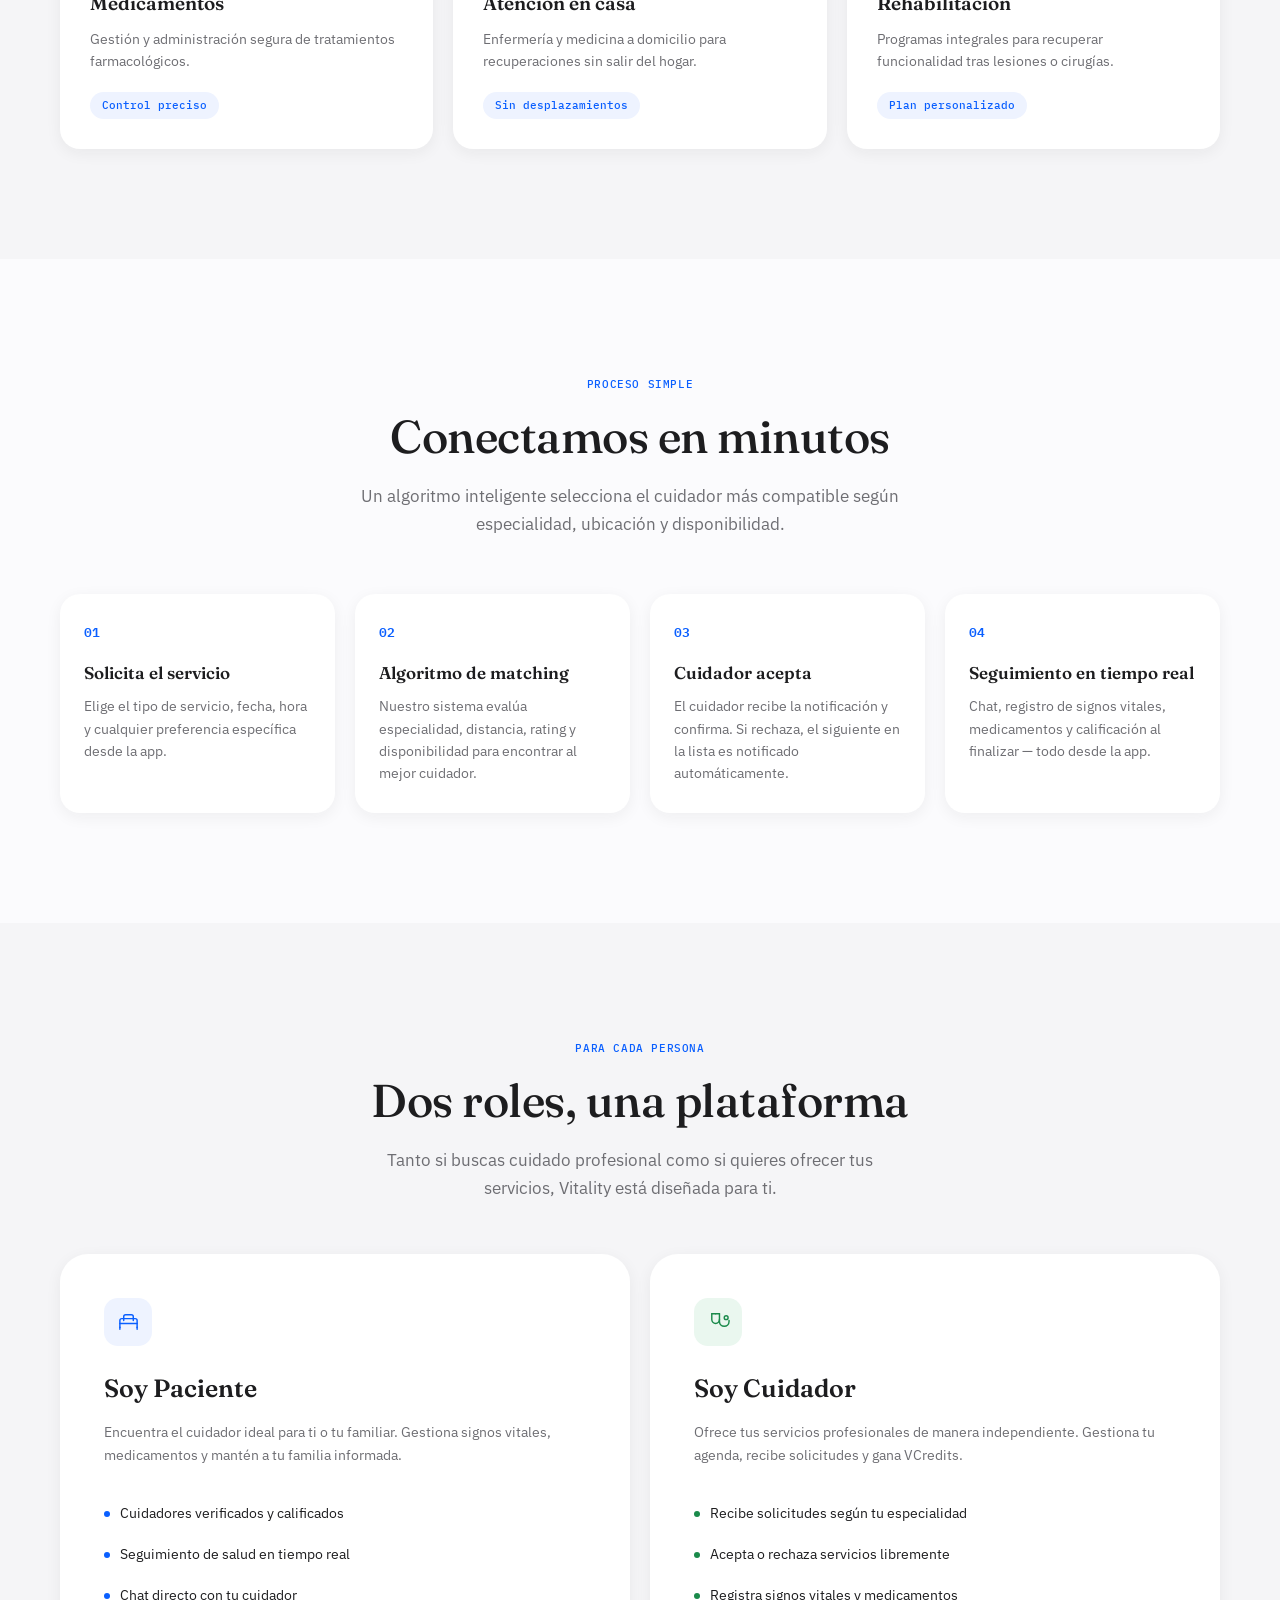
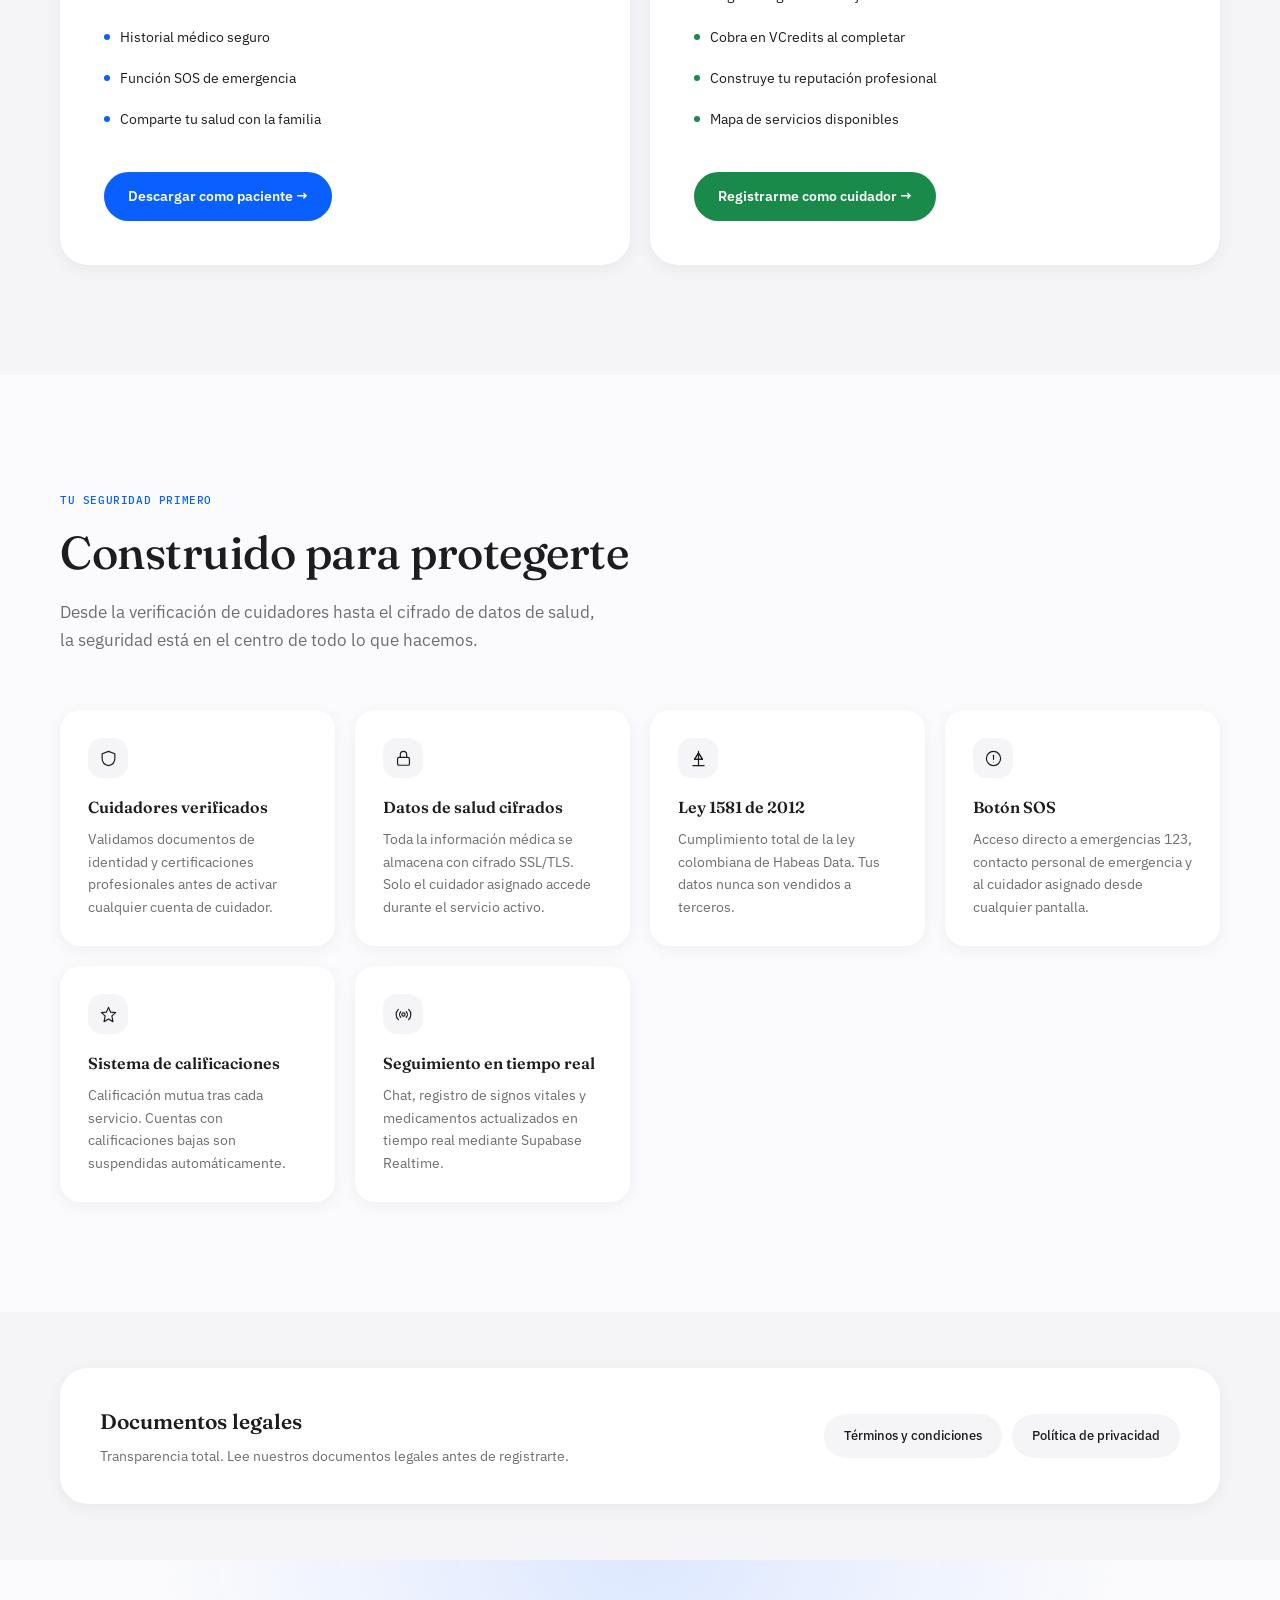
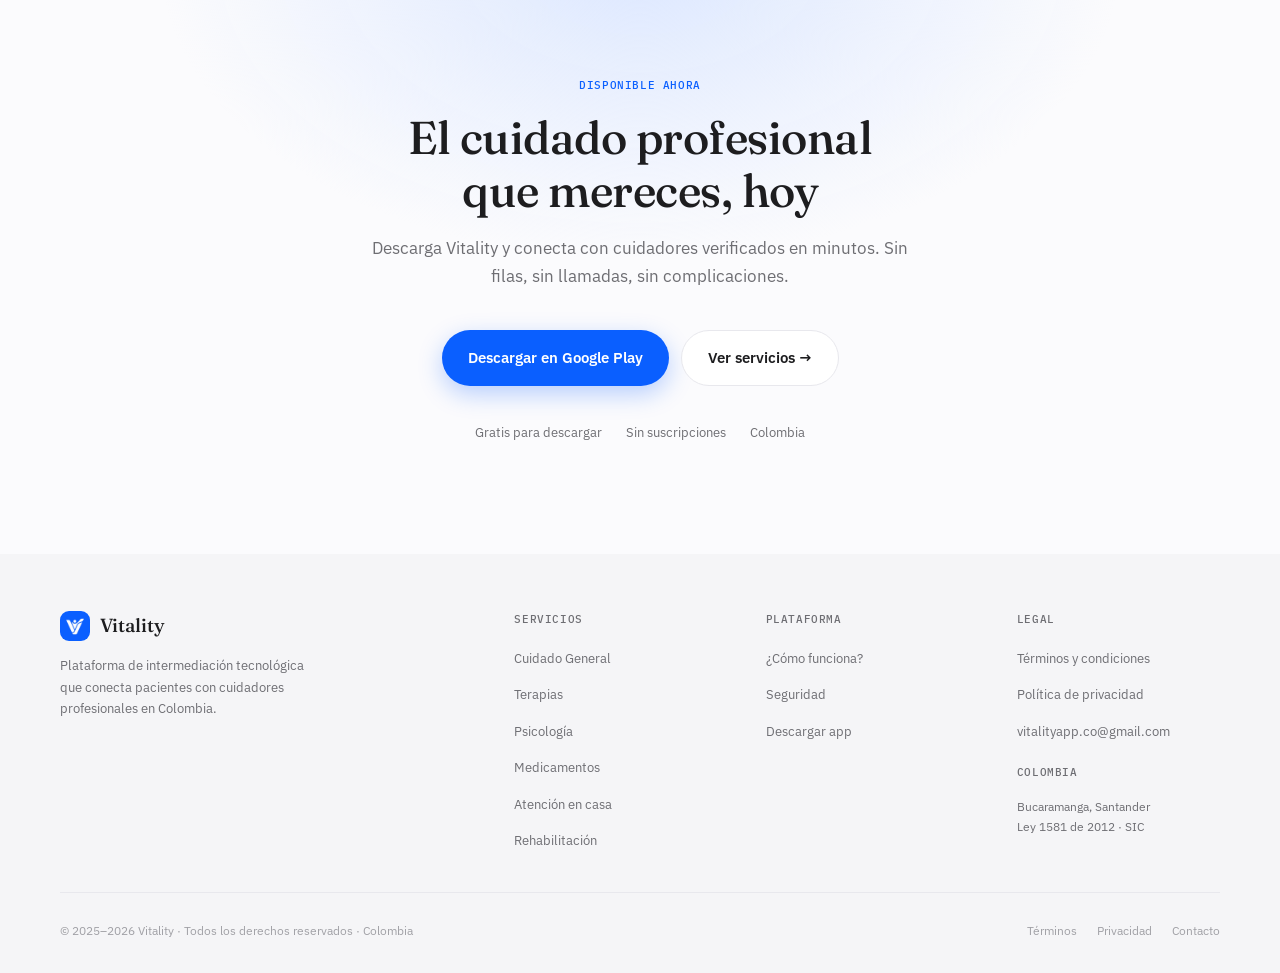
==== commit ab82e260: "Rediseño landing:" ====
--- a/index.html
+++ b/index.html
@@ -16,7 +16,8 @@
       property="og:description"
       content="Conectamos pacientes con cuidadores profesionales en Bucaramanga, Colombia."
     />
-    <meta name="theme-color" content="#0b1220" />
+    <link rel="icon" href="./assets/adaptive-icon-foreground.png" />
+    <meta name="theme-color" content="#fbfbfd" />
 
     <link rel="preconnect" href="https://fonts.googleapis.com" />
     <link rel="preconnect" href="https://fonts.gstatic.com" crossorigin />
@@ -32,16 +33,13 @@
     <nav>
       <div class="nav-logo">
         <div class="logo-icon">
-          <svg class="icon" viewBox="0 0 24 24">
-            <path d="M12 5v14M5 12h14" />
-          </svg>
+          <img src="./assets/adaptive-icon-foreground.png" alt="Vitality" />
         </div>
         Vitality
       </div>
       <ul class="nav-links">
         <li><a href="#servicios">Servicios</a></li>
         <li><a href="#como-funciona">¿Cómo funciona?</a></li>
-        <li><a href="#vcredits">VCredits</a></li>
         <li><a href="#seguridad">Seguridad</a></li>
         <li>
           <a
@@ -165,7 +163,6 @@
             profesional más adecuado para cada necesidad.
           </p>
         </div>
-        <!-- Este grid se llena dinámicamente desde script.js (serviciosData / ICONS) -->
         <div class="services-grid"></div>
       </div>
     </section>
@@ -297,86 +294,6 @@
             >
               Registrarme como cuidador →
             </a>
-          </div>
-        </div>
-      </div>
-    </section>
-
-    <!-- VCREDITS -->
-    <section class="section vcredits-bg" id="vcredits">
-      <div class="container">
-        <div class="vcredits-inner">
-          <div class="fade-in">
-            <div class="eyebrow">Sistema de pagos</div>
-            <h2 class="section-title">
-              VCredits: pagos simples y transparentes
-            </h2>
-            <p class="section-sub">
-              Un sistema de moneda interna que hace los pagos rápidos, seguros y
-              sin complicaciones bancarias innecesarias.
-            </p>
-
-            <div class="vc-flow" style="margin-top: 36px">
-              <div class="vc-step">
-                <div class="vc-icon">01</div>
-                <div class="vc-content">
-                  <div class="vc-title">Recarga con Wompi</div>
-                  <div class="vc-desc">
-                    Tarjeta débito, tarjeta crédito, PSE o Nequi. Rápido y
-                    seguro.
-                  </div>
-                </div>
-              </div>
-              <div class="vc-step">
-                <div class="vc-icon">02</div>
-                <div class="vc-content">
-                  <div class="vc-title">Se acreditan VCredits</div>
-                  <div class="vc-desc">
-                    Los créditos aparecen instantáneamente en tu billetera
-                    Vitality.
-                  </div>
-                </div>
-              </div>
-              <div class="vc-step">
-                <div class="vc-icon">03</div>
-                <div class="vc-content">
-                  <div class="vc-title">Paga el servicio</div>
-                  <div class="vc-desc">
-                    El paciente paga al confirmar. El cuidador recibe al
-                    completar.
-                  </div>
-                </div>
-              </div>
-              <div class="vc-step">
-                <div class="vc-icon">04</div>
-                <div class="vc-content" style="padding-bottom: 0">
-                  <div class="vc-title">Califica y listo</div>
-                  <div class="vc-desc">
-                    Calificación mutua para mantener la calidad del servicio.
-                  </div>
-                </div>
-              </div>
-            </div>
-          </div>
-
-          <div class="fade-in">
-            <div class="vc-card">
-              <div class="vc-card-label">Mi billetera Vitality</div>
-              <div class="vc-card-amount">250</div>
-              <div class="vc-card-unit">VCredits disponibles</div>
-              <div class="vc-methods">
-                <div class="vc-method">Tarjeta</div>
-                <div class="vc-method">PSE</div>
-                <div class="vc-method">Nequi</div>
-              </div>
-            </div>
-            <div class="vc-disclaimer">
-              <div class="vc-disclaimer-text">
-                Los VCredits son exclusivos de Vitality, no transferibles y no
-                canjeables por dinero en efectivo. Los reembolsos aprobados se
-                procesan en 10 días hábiles.
-              </div>
-            </div>
           </div>
         </div>
       </div>
@@ -547,14 +464,12 @@
       <div class="footer-inner">
         <div class="footer-top">
           <div class="footer-brand">
-            <div
-              class="nav-logo"
-              style="color: var(--paper); margin-bottom: 14px"
-            >
+            <div class="nav-logo" style="margin-bottom: 14px">
               <div class="logo-icon">
-                <svg class="icon" viewBox="0 0 24 24">
-                  <path d="M12 5v14M5 12h14" />
-                </svg>
+                <img
+                  src="./assets/adaptive-icon-foreground.png"
+                  alt="Vitality"
+                />
               </div>
               Vitality
             </div>
@@ -580,7 +495,6 @@
             <div class="footer-col-title">Plataforma</div>
             <ul class="footer-links">
               <li><a href="#como-funciona">¿Cómo funciona?</a></li>
-              <li><a href="#vcredits">VCredits</a></li>
               <li><a href="#seguridad">Seguridad</a></li>
               <li>
                 <a href="https://play.google.com/store" target="_blank"
--- a/styles.css
+++ b/styles.css
@@ -1,22 +1,26 @@
 /* ── TOKENS ── */
 :root {
-  --ink: #0b1220;
-  --ink-soft: #131b2e;
-  --paper: #f7f5f0;
-  --paper-dim: #efeae0;
-  --line: #ddd6c8;
-  --line-soft: #e8e3d8;
-  --text: #1c1a16;
-  --text-dim: #5b5850;
-  --blue: #1d4ed8;
-  --blue-deep: #14329c;
-  --blue-pale: #e7ecfb;
-  --green: #166534;
-  --green-pale: #e3efe4;
+  --ink: #1d1d1f;
+  --ink-soft: #48484a;
+  --paper: #fbfbfd;
+  --paper-dim: #f5f5f7;
+  --card: #ffffff;
+  --line: #e8e8ed;
+  --text: #1d1d1f;
+  --text-dim: #6e6e73;
+  --blue: #0a5fff;
+  --blue-deep: #0044cc;
+  --blue-pale: #eef3ff;
+  --green: #1a8a4a;
+  --green-pale: #eaf7ef;
   --white: #ffffff;
-  --radius-sm: 6px;
-  --radius-md: 10px;
-  --radius-lg: 14px;
+  --radius-sm: 14px;
+  --radius-md: 20px;
+  --radius-lg: 28px;
+  --radius-pill: 999px;
+  --shadow-sm: 0 4px 16px rgba(29, 29, 31, 0.06);
+  --shadow-md: 0 12px 32px rgba(29, 29, 31, 0.08);
+  --shadow-lg: 0 24px 64px rgba(29, 29, 31, 0.12);
 }
 
 /* ── RESET ── */
@@ -36,6 +40,7 @@
   color: var(--text);
   line-height: 1.65;
   overflow-x: hidden;
+  -webkit-font-smoothing: antialiased;
 }
 img {
   display: block;
@@ -48,7 +53,7 @@
 .icon {
   stroke: currentColor;
   fill: none;
-  stroke-width: 1.6;
+  stroke-width: 1.5;
   stroke-linecap: round;
   stroke-linejoin: round;
 }
@@ -64,10 +69,10 @@
   align-items: center;
   justify-content: space-between;
   padding: 0 32px;
-  height: 64px;
-  background: rgba(247, 245, 240, 0.92);
-  backdrop-filter: blur(12px);
-  border-bottom: 1px solid var(--line);
+  height: 60px;
+  background: rgba(251, 251, 253, 0.75);
+  backdrop-filter: blur(20px) saturate(180%);
+  border-bottom: 1px solid rgba(0, 0, 0, 0.05);
 }
 
 .nav-logo {
@@ -75,77 +80,77 @@
   align-items: center;
   gap: 10px;
   font-family: "Fraunces", serif;
-  font-size: 21px;
-  font-weight: 600;
+  font-size: 19px;
+  font-weight: 500;
   color: var(--text);
 }
 
 .nav-logo .logo-icon {
-  width: 34px;
-  height: 34px;
-  background: var(--ink);
-  border-radius: var(--radius-sm);
+  width: 30px;
+  height: 30px;
+  background: var(--blue);
+  border-radius: 9px;
   display: flex;
   align-items: center;
   justify-content: center;
-  color: var(--paper);
+  color: white;
+  overflow: hidden;
+}
+.nav-logo .logo-icon img {
+  width: 100%;
+  height: 100%;
+  object-fit: cover;
 }
 .nav-logo .logo-icon .icon {
-  width: 18px;
-  height: 18px;
+  width: 16px;
+  height: 16px;
 }
 
 .nav-links {
   display: flex;
   align-items: center;
-  gap: 28px;
+  gap: 30px;
   list-style: none;
 }
 
 .nav-links a {
-  font-size: 14px;
+  font-size: 13px;
   font-weight: 500;
   color: var(--text-dim);
   transition: color 0.2s;
 }
 .nav-links a:hover {
-  color: var(--blue);
+  color: var(--text);
 }
 
 .nav-cta {
   background: var(--blue);
   color: var(--white) !important;
-  padding: 9px 18px;
-  border-radius: var(--radius-sm);
+  padding: 9px 20px;
+  border-radius: var(--radius-pill);
   font-weight: 600 !important;
-  font-size: 14px;
-  transition: background 0.2s !important;
+  font-size: 13px;
+  transition:
+    transform 0.15s,
+    background 0.2s !important;
 }
 .nav-cta:hover {
   background: var(--blue-deep) !important;
+  transform: translateY(-1px);
 }
 
 /* ── HERO ── */
 .hero {
-  min-height: 100vh;
-  display: flex;
-  align-items: center;
-  background: var(--ink);
+  min-height: 92vh;
+  display: flex;
+  align-items: center;
+  background:
+    radial-gradient(ellipse 900px 500px at 80% -10%, #dde8ff 0%, transparent 60%),
+    radial-gradient(ellipse 700px 500px at 0% 90%, #eafcf0 0%, transparent 55%),
+    var(--paper);
   position: relative;
   overflow: hidden;
-  padding: 100px 32px 80px;
-}
-
-.hero::after {
-  content: "";
-  position: absolute;
-  inset: 0;
-  background-image: radial-gradient(
-    rgba(255, 255, 255, 0.06) 1px,
-    transparent 1px
-  );
-  background-size: 36px 36px;
-  pointer-events: none;
+  padding: 120px 32px 80px;
 }
 
 .hero-inner {
@@ -164,23 +169,22 @@
   display: inline-flex;
   align-items: center;
   gap: 8px;
-  background: rgba(255, 255, 255, 0.06);
-  border: 1px solid rgba(255, 255, 255, 0.14);
-  border-radius: var(--radius-sm);
-  padding: 6px 14px 6px 8px;
-  font-size: 12px;
+  background: var(--card);
+  border: 1px solid var(--line);
+  border-radius: var(--radius-pill);
+  padding: 7px 16px 7px 10px;
+  font-size: 13px;
   font-weight: 500;
-  color: #a8b3c9;
-  margin-bottom: 24px;
-  font-family: "IBM Plex Mono", monospace;
-  letter-spacing: 0.2px;
+  color: var(--text-dim);
+  margin-bottom: 28px;
+  box-shadow: var(--shadow-sm);
 }
 
 .hero-badge .dot {
   width: 7px;
   height: 7px;
   border-radius: 50%;
-  background: #4ade80;
+  background: #34c759;
   animation: pulse 2s infinite;
 }
 
@@ -191,37 +195,37 @@
     transform: scale(1);
   }
   50% {
-    opacity: 0.6;
+    opacity: 0.5;
     transform: scale(1.3);
   }
 }
 
 .hero-title {
   font-family: "Fraunces", serif;
-  font-size: clamp(36px, 4.6vw, 58px);
+  font-size: clamp(38px, 4.8vw, 62px);
   font-weight: 500;
-  color: var(--paper);
-  line-height: 1.12;
-  letter-spacing: -0.5px;
-  margin-bottom: 20px;
+  color: var(--text);
+  line-height: 1.1;
+  letter-spacing: -1px;
+  margin-bottom: 22px;
 }
 
 .hero-title em {
   font-style: italic;
-  color: #93a8dd;
+  color: var(--blue);
 }
 
 .hero-sub {
-  font-size: 17px;
-  color: #a8b3c9;
-  line-height: 1.65;
-  margin-bottom: 36px;
+  font-size: 18px;
+  color: var(--text-dim);
+  line-height: 1.6;
+  margin-bottom: 38px;
   max-width: 440px;
 }
 
 .hero-actions {
   display: flex;
-  gap: 14px;
+  gap: 12px;
   flex-wrap: wrap;
 }
 
@@ -229,54 +233,58 @@
   display: inline-flex;
   align-items: center;
   gap: 10px;
-  background: var(--paper);
-  color: var(--ink);
-  font-weight: 600;
-  font-size: 14px;
-  padding: 13px 22px;
-  border-radius: var(--radius-sm);
-  transition: transform 0.15s;
+  background: var(--blue);
+  color: var(--white);
+  font-weight: 600;
+  font-size: 15px;
+  padding: 15px 26px;
+  border-radius: var(--radius-pill);
+  transition:
+    transform 0.2s,
+    box-shadow 0.2s;
+  box-shadow: 0 8px 24px rgba(10, 95, 255, 0.28);
 }
 .btn-primary:hover {
-  transform: translateY(-1px);
+  transform: translateY(-2px);
+  box-shadow: 0 12px 32px rgba(10, 95, 255, 0.36);
 }
 
 .btn-secondary {
   display: inline-flex;
   align-items: center;
   gap: 8px;
-  background: transparent;
-  color: var(--paper);
-  font-weight: 500;
-  font-size: 14px;
-  padding: 13px 22px;
-  border-radius: var(--radius-sm);
-  border: 1px solid rgba(255, 255, 255, 0.2);
+  background: var(--card);
+  color: var(--text);
+  font-weight: 600;
+  font-size: 15px;
+  padding: 15px 26px;
+  border-radius: var(--radius-pill);
+  border: 1px solid var(--line);
   transition: border-color 0.2s;
 }
 .btn-secondary:hover {
-  border-color: rgba(255, 255, 255, 0.5);
+  border-color: #c7c7cc;
 }
 
 .hero-stats {
   display: flex;
-  gap: 32px;
-  margin-top: 44px;
-  padding-top: 28px;
-  border-top: 1px solid rgba(255, 255, 255, 0.12);
+  gap: 36px;
+  margin-top: 48px;
+  padding-top: 30px;
+  border-top: 1px solid var(--line);
 }
 
 .hero-stat-num {
   font-family: "IBM Plex Mono", monospace;
-  font-size: 24px;
-  font-weight: 600;
-  color: var(--paper);
+  font-size: 26px;
+  font-weight: 600;
+  color: var(--text);
   font-variant-numeric: tabular-nums;
 }
 
 .hero-stat-label {
   font-size: 12px;
-  color: #7c88a3;
+  color: var(--text-dim);
   margin-top: 2px;
 }
 
@@ -291,10 +299,10 @@
 .phone-mockup {
   width: 272px;
   height: 552px;
-  background: #05070d;
-  border-radius: 32px;
-  border: 3px solid rgba(255, 255, 255, 0.08);
-  box-shadow: 0 40px 80px rgba(0, 0, 0, 0.45);
+  background: #f2f2f4;
+  border-radius: 44px;
+  border: 3px solid white;
+  box-shadow: var(--shadow-lg);
   position: relative;
   overflow: hidden;
 }
@@ -302,22 +310,22 @@
 .phone-screen {
   position: absolute;
   inset: 4px;
-  border-radius: 28px;
-  background: var(--ink);
+  border-radius: 40px;
+  background: var(--blue);
   overflow: hidden;
   display: flex;
   flex-direction: column;
 }
 
 .phone-header {
-  background: var(--ink-soft);
-  padding: 30px 18px 18px;
+  background: var(--blue-deep);
+  padding: 32px 20px 20px;
 }
 
 .phone-date {
   font-family: "IBM Plex Mono", monospace;
   font-size: 10px;
-  color: #7c88a3;
+  color: #a8c4ff;
   text-transform: uppercase;
   letter-spacing: 0.6px;
   margin-bottom: 4px;
@@ -325,66 +333,64 @@
 
 .phone-greeting {
   font-size: 12px;
-  color: #a8b3c9;
+  color: #cbdcff;
 }
 
 .phone-name {
   font-family: "Fraunces", serif;
-  font-size: 17px;
-  font-weight: 600;
-  color: var(--paper);
-  margin-bottom: 12px;
+  font-size: 18px;
+  font-weight: 600;
+  color: white;
+  margin-bottom: 14px;
 }
 
 .phone-wallet {
-  background: rgba(255, 255, 255, 0.05);
-  border: 1px solid rgba(255, 255, 255, 0.08);
+  background: rgba(255, 255, 255, 0.14);
   border-radius: var(--radius-sm);
-  padding: 11px 13px;
+  padding: 12px 14px;
   display: flex;
   align-items: center;
   gap: 10px;
 }
 
 .wallet-icon {
-  width: 30px;
-  height: 30px;
-  background: rgba(255, 255, 255, 0.06);
-  border-radius: var(--radius-sm);
+  width: 32px;
+  height: 32px;
+  background: rgba(255, 255, 255, 0.18);
+  border-radius: 10px;
   display: flex;
   align-items: center;
   justify-content: center;
-  color: var(--paper);
+  color: white;
 }
 .wallet-icon .icon {
-  width: 15px;
-  height: 15px;
+  width: 16px;
+  height: 16px;
 }
 
 .wallet-label {
   font-size: 10px;
-  color: #7c88a3;
+  color: #cbdcff;
 }
 .wallet-amount {
   font-family: "IBM Plex Mono", monospace;
-  font-size: 16px;
-  font-weight: 600;
-  color: var(--paper);
+  font-size: 17px;
+  font-weight: 600;
+  color: white;
 }
 
 .phone-body {
-  background: var(--paper);
-  padding: 14px;
+  background: var(--paper-dim);
+  padding: 16px;
   flex: 1;
 }
 
 .phone-card {
   background: white;
-  border: 1px solid var(--line-soft);
-  border-radius: var(--radius-md);
-  padding: 13px;
+  border-radius: var(--radius-sm);
+  padding: 14px;
   margin-bottom: 10px;
-  border-left: 3px solid var(--green);
+  box-shadow: var(--shadow-sm);
 }
 
 .phone-card-label {
@@ -413,20 +419,20 @@
   color: var(--green);
   font-size: 9px;
   font-weight: 600;
-  border-radius: 4px;
-  padding: 2px 7px;
-  margin-top: 6px;
+  border-radius: var(--radius-pill);
+  padding: 3px 9px;
+  margin-top: 7px;
 }
 
 .phone-btn {
-  background: var(--green);
+  background: var(--blue);
   color: white;
   font-size: 10px;
   font-weight: 600;
-  border-radius: var(--radius-sm);
-  padding: 8px;
+  border-radius: var(--radius-pill);
+  padding: 9px;
   text-align: center;
-  margin-top: 8px;
+  margin-top: 9px;
 }
 
 .phone-metrics {
@@ -437,15 +443,15 @@
 
 .phone-metric {
   background: white;
-  border: 1px solid var(--line-soft);
-  border-radius: var(--radius-md);
-  padding: 10px;
+  border-radius: var(--radius-sm);
+  padding: 11px;
   text-align: center;
+  box-shadow: var(--shadow-sm);
 }
 
 .phone-metric-val {
   font-family: "IBM Plex Mono", monospace;
-  font-size: 15px;
+  font-size: 16px;
   font-weight: 600;
   color: var(--text);
   font-variant-numeric: tabular-nums;
@@ -459,7 +465,7 @@
 
 /* ── LAYOUT ── */
 .section {
-  padding: 96px 32px;
+  padding: 110px 32px;
 }
 
 .container {
@@ -477,21 +483,21 @@
   color: var(--blue);
   text-transform: uppercase;
   letter-spacing: 0.6px;
-  margin-bottom: 16px;
+  margin-bottom: 18px;
 }
 
 .section-title {
   font-family: "Fraunces", serif;
-  font-size: clamp(28px, 3.4vw, 42px);
+  font-size: clamp(30px, 3.6vw, 46px);
   font-weight: 500;
   color: var(--text);
   line-height: 1.15;
-  letter-spacing: -0.3px;
-  margin-bottom: 16px;
+  letter-spacing: -0.5px;
+  margin-bottom: 18px;
 }
 
 .section-sub {
-  font-size: 16px;
+  font-size: 17px;
   color: var(--text-dim);
   max-width: 540px;
   line-height: 1.65;
@@ -505,43 +511,44 @@
 .services-grid {
   display: grid;
   grid-template-columns: repeat(auto-fit, minmax(280px, 1fr));
-  gap: 1px;
-  margin-top: 52px;
-  background: var(--line);
-  border: 1px solid var(--line);
-  border-radius: var(--radius-lg);
-  overflow: hidden;
+  gap: 20px;
+  margin-top: 56px;
 }
 
 .service-card {
-  background: var(--white);
-  padding: 28px;
-  transition: background 0.2s;
+  background: var(--card);
+  border-radius: var(--radius-md);
+  padding: 30px;
+  transition:
+    transform 0.25s,
+    box-shadow 0.25s;
+  box-shadow: var(--shadow-sm);
 }
 
 .service-card:hover {
-  background: #fcfbf8;
+  transform: translateY(-4px);
+  box-shadow: var(--shadow-md);
 }
 
 .service-icon {
-  width: 40px;
-  height: 40px;
+  width: 46px;
+  height: 46px;
   border-radius: var(--radius-sm);
   display: flex;
   align-items: center;
   justify-content: center;
-  margin-bottom: 18px;
+  margin-bottom: 20px;
   background: var(--blue-pale);
   color: var(--blue);
 }
 .service-icon .icon {
-  width: 20px;
-  height: 20px;
+  width: 22px;
+  height: 22px;
 }
 
 .service-name {
   font-family: "Fraunces", serif;
-  font-size: 18px;
+  font-size: 19px;
   font-weight: 600;
   color: var(--text);
   margin-bottom: 8px;
@@ -551,7 +558,7 @@
   font-size: 14px;
   color: var(--text-dim);
   line-height: 1.6;
-  margin-bottom: 16px;
+  margin-bottom: 18px;
 }
 
 .service-tag {
@@ -559,24 +566,25 @@
   font-family: "IBM Plex Mono", monospace;
   font-size: 11px;
   font-weight: 500;
-  color: var(--text-dim);
-  border: 1px solid var(--line);
-  border-radius: 4px;
-  padding: 3px 9px;
+  color: var(--blue);
+  background: var(--blue-pale);
+  border-radius: var(--radius-pill);
+  padding: 4px 12px;
 }
 
 /* ── CÓMO FUNCIONA ── */
 .how-grid {
   display: grid;
   grid-template-columns: repeat(auto-fit, minmax(220px, 1fr));
-  gap: 32px;
-  margin-top: 52px;
+  gap: 20px;
+  margin-top: 56px;
 }
 
 .how-step {
-  padding: 24px 0 0;
-  border-top: 1px solid var(--line);
-  position: relative;
+  background: var(--card);
+  border-radius: var(--radius-md);
+  padding: 28px 24px;
+  box-shadow: var(--shadow-sm);
 }
 
 .how-num {
@@ -584,7 +592,7 @@
   font-size: 13px;
   font-weight: 600;
   color: var(--blue);
-  margin-bottom: 14px;
+  margin-bottom: 16px;
 }
 
 .how-title {
@@ -605,32 +613,30 @@
 .roles-grid {
   display: grid;
   grid-template-columns: 1fr 1fr;
-  gap: 1px;
-  margin-top: 52px;
-  background: var(--line);
-  border: 1px solid var(--line);
+  gap: 20px;
+  margin-top: 56px;
+}
+
+.role-card {
   border-radius: var(--radius-lg);
-  overflow: hidden;
-}
-
-.role-card {
-  padding: 40px;
+  padding: 44px;
   position: relative;
-  background: var(--white);
+  background: var(--card);
+  box-shadow: var(--shadow-sm);
 }
 
 .role-icon {
-  width: 44px;
-  height: 44px;
+  width: 48px;
+  height: 48px;
   border-radius: var(--radius-sm);
   display: flex;
   align-items: center;
   justify-content: center;
-  margin-bottom: 20px;
+  margin-bottom: 22px;
 }
 .role-icon .icon {
-  width: 22px;
-  height: 22px;
+  width: 23px;
+  height: 23px;
 }
 .role-card.paciente .role-icon {
   background: var(--blue-pale);
@@ -643,7 +649,7 @@
 
 .role-title {
   font-family: "Fraunces", serif;
-  font-size: 24px;
+  font-size: 25px;
   font-weight: 600;
   color: var(--text);
   margin-bottom: 12px;
@@ -653,7 +659,7 @@
   font-size: 14px;
   color: var(--text-dim);
   line-height: 1.65;
-  margin-bottom: 24px;
+  margin-bottom: 26px;
 }
 
 .role-list {
@@ -664,20 +670,16 @@
 .role-list li {
   font-size: 14px;
   color: var(--text);
-  padding: 7px 0;
+  padding: 9px 0;
   display: flex;
   align-items: center;
   gap: 10px;
-  border-top: 1px solid var(--line-soft);
-}
-.role-list li:first-child {
-  border-top: none;
 }
 
 .role-list li::before {
   content: "";
-  width: 5px;
-  height: 5px;
+  width: 6px;
+  height: 6px;
   border-radius: 50%;
   flex-shrink: 0;
 }
@@ -694,180 +696,57 @@
   gap: 8px;
   font-weight: 600;
   font-size: 14px;
-  padding: 11px 20px;
-  border-radius: var(--radius-sm);
+  padding: 13px 24px;
+  border-radius: var(--radius-pill);
   color: white;
-  transition: opacity 0.2s;
+  transition:
+    transform 0.2s,
+    opacity 0.2s;
 }
 .role-cta:hover {
-  opacity: 0.88;
+  transform: translateY(-1px);
+  opacity: 0.92;
 }
 .role-card.paciente .role-cta {
   background: var(--blue);
 }
 .role-card.cuidador .role-cta {
   background: var(--green);
-}
-
-/* ── VCREDITS ── */
-.vcredits-bg {
-  background: var(--ink);
-}
-
-.vcredits-inner {
-  display: grid;
-  grid-template-columns: 1fr 1fr;
-  gap: 80px;
-  align-items: center;
-}
-
-.vcredits-inner .eyebrow {
-  color: #93a8dd;
-}
-.vcredits-inner .section-title {
-  color: var(--paper);
-}
-.vcredits-inner .section-sub {
-  color: #7c88a3;
-}
-
-.vc-flow {
-  display: flex;
-  flex-direction: column;
-  gap: 0;
-}
-
-.vc-step {
-  display: flex;
-  align-items: flex-start;
-  gap: 16px;
-  padding: 18px 0;
-  border-top: 1px solid rgba(255, 255, 255, 0.08);
-}
-.vc-step:first-child {
-  border-top: none;
-}
-
-.vc-icon {
-  width: 36px;
-  height: 36px;
-  border-radius: var(--radius-sm);
-  background: rgba(255, 255, 255, 0.05);
-  border: 1px solid rgba(255, 255, 255, 0.1);
-  display: flex;
-  align-items: center;
-  justify-content: center;
-  color: #93a8dd;
-  flex-shrink: 0;
-}
-.vc-icon .icon {
-  width: 17px;
-  height: 17px;
-}
-
-.vc-title {
-  font-size: 14px;
-  font-weight: 600;
-  color: var(--paper);
-  margin-bottom: 4px;
-}
-
-.vc-desc {
-  font-size: 13px;
-  color: #7c88a3;
-  line-height: 1.55;
-}
-
-/* Tarjeta VCredits */
-.vc-card {
-  background: var(--ink-soft);
-  border: 1px solid rgba(255, 255, 255, 0.1);
-  border-radius: var(--radius-lg);
-  padding: 30px;
-}
-
-.vc-card-label {
-  font-family: "IBM Plex Mono", monospace;
-  font-size: 11px;
-  color: #7c88a3;
-  text-transform: uppercase;
-  letter-spacing: 0.5px;
-  margin-bottom: 10px;
-}
-.vc-card-amount {
-  font-family: "IBM Plex Mono", monospace;
-  font-size: 44px;
-  font-weight: 600;
-  color: var(--paper);
-  margin-bottom: 4px;
-  font-variant-numeric: tabular-nums;
-}
-.vc-card-unit {
-  font-size: 13px;
-  color: #a8b3c9;
-  margin-bottom: 26px;
-}
-
-.vc-methods {
-  display: flex;
-  gap: 8px;
-  flex-wrap: wrap;
-}
-
-.vc-method {
-  background: rgba(255, 255, 255, 0.05);
-  border: 1px solid rgba(255, 255, 255, 0.1);
-  border-radius: var(--radius-sm);
-  padding: 7px 12px;
-  font-size: 12px;
-  font-weight: 500;
-  color: var(--paper);
-}
-
-.vc-disclaimer {
-  margin-top: 14px;
-  padding: 14px 16px;
-  border: 1px solid rgba(255, 255, 255, 0.08);
-  border-radius: var(--radius-md);
-}
-
-.vc-disclaimer-text {
-  font-size: 12px;
-  color: #7c88a3;
-  line-height: 1.6;
 }
 
 /* ── SEGURIDAD ── */
 .security-grid {
   display: grid;
   grid-template-columns: repeat(auto-fit, minmax(240px, 1fr));
-  gap: 1px;
-  margin-top: 52px;
-  background: var(--line);
-  border: 1px solid var(--line);
-  border-radius: var(--radius-lg);
-  overflow: hidden;
+  gap: 20px;
+  margin-top: 56px;
 }
 
 .security-card {
-  background: var(--white);
-  padding: 26px;
+  background: var(--card);
+  border-radius: var(--radius-md);
+  padding: 28px;
+  box-shadow: var(--shadow-sm);
+  transition: box-shadow 0.25s;
+}
+.security-card:hover {
+  box-shadow: var(--shadow-md);
 }
 
 .security-icon {
-  width: 36px;
-  height: 36px;
+  width: 40px;
+  height: 40px;
   border-radius: var(--radius-sm);
   background: var(--paper-dim);
   color: var(--text);
   display: flex;
   align-items: center;
   justify-content: center;
-  margin-bottom: 14px;
+  margin-bottom: 16px;
 }
 .security-icon .icon {
-  width: 18px;
-  height: 18px;
+  width: 19px;
+  height: 19px;
 }
 
 .security-title {
@@ -887,7 +766,6 @@
 /* ── LEGAL LINKS ── */
 .legal-bg {
   background: var(--paper-dim);
-  border-top: 1px solid var(--line);
 }
 
 .legal-inner {
@@ -896,11 +774,15 @@
   justify-content: space-between;
   gap: 32px;
   flex-wrap: wrap;
+  background: var(--card);
+  border-radius: var(--radius-lg);
+  padding: 36px 40px;
+  box-shadow: var(--shadow-sm);
 }
 
 .legal-title {
   font-family: "Fraunces", serif;
-  font-size: 20px;
+  font-size: 21px;
   font-weight: 600;
   color: var(--text);
   margin-bottom: 6px;
@@ -921,35 +803,25 @@
   display: inline-flex;
   align-items: center;
   gap: 8px;
-  background: white;
-  border: 1px solid var(--line);
+  background: var(--paper-dim);
   color: var(--text);
   font-size: 13px;
   font-weight: 500;
-  padding: 10px 18px;
-  border-radius: var(--radius-sm);
-  transition: border-color 0.2s;
+  padding: 11px 20px;
+  border-radius: var(--radius-pill);
+  transition: background 0.2s;
 }
 .legal-link:hover {
-  border-color: var(--blue);
+  background: var(--blue-pale);
   color: var(--blue);
 }
 
 /* ── CTA FINAL ── */
 .cta-bg {
-  background: var(--ink);
+  background:
+    radial-gradient(ellipse 800px 500px at 50% 0%, #dde8ff 0%, transparent 60%),
+    var(--paper);
   position: relative;
-}
-
-.cta-bg::before {
-  content: "";
-  position: absolute;
-  inset: 0;
-  background-image: radial-gradient(
-    rgba(255, 255, 255, 0.05) 1px,
-    transparent 1px
-  );
-  background-size: 32px 32px;
 }
 
 .cta-inner {
@@ -959,21 +831,18 @@
 }
 
 .cta-inner .eyebrow {
-  color: #93a8dd;
   justify-content: center;
 }
 .cta-inner .section-title {
-  color: var(--paper);
-  margin-bottom: 14px;
+  margin-bottom: 16px;
 }
 .cta-inner .section-sub {
-  color: #a8b3c9;
-  margin: 0 auto 36px;
+  margin: 0 auto 40px;
 }
 
 .cta-actions {
   display: flex;
-  gap: 14px;
+  gap: 12px;
   justify-content: center;
   flex-wrap: wrap;
 }
@@ -983,17 +852,15 @@
   gap: 24px;
   justify-content: center;
   flex-wrap: wrap;
-  margin-top: 32px;
-  font-family: "IBM Plex Mono", monospace;
-  font-size: 12px;
-  color: #7c88a3;
+  margin-top: 36px;
+  font-size: 13px;
+  color: var(--text-dim);
 }
 
 /* ── FOOTER ── */
 footer {
-  background: var(--ink);
-  padding: 48px 32px 32px;
-  border-top: 1px solid rgba(255, 255, 255, 0.08);
+  background: var(--paper-dim);
+  padding: 56px 32px 32px;
 }
 
 .footer-inner {
@@ -1006,21 +873,18 @@
   grid-template-columns: 2fr 1fr 1fr 1fr;
   gap: 48px;
   padding-bottom: 40px;
-  border-bottom: 1px solid rgba(255, 255, 255, 0.08);
+  border-bottom: 1px solid var(--line);
   margin-bottom: 28px;
 }
 
 .footer-brand .nav-logo {
-  color: var(--paper);
+  color: var(--text);
   margin-bottom: 14px;
-}
-.footer-brand .logo-icon {
-  background: rgba(255, 255, 255, 0.08);
 }
 
 .footer-brand-desc {
   font-size: 13px;
-  color: #7c88a3;
+  color: var(--text-dim);
   line-height: 1.65;
   max-width: 260px;
 }
@@ -1029,7 +893,7 @@
   font-family: "IBM Plex Mono", monospace;
   font-size: 11px;
   font-weight: 500;
-  color: #7c88a3;
+  color: var(--text-dim);
   text-transform: uppercase;
   letter-spacing: 0.6px;
   margin-bottom: 16px;
@@ -1044,11 +908,11 @@
 
 .footer-links a {
   font-size: 13px;
-  color: #a8b3c9;
+  color: var(--text-dim);
   transition: color 0.2s;
 }
 .footer-links a:hover {
-  color: white;
+  color: var(--text);
 }
 
 .footer-location {
@@ -1057,7 +921,7 @@
 
 .footer-location-text {
   font-size: 12px;
-  color: #7c88a3;
+  color: var(--text-dim);
   line-height: 1.6;
 }
 
@@ -1071,7 +935,7 @@
 
 .footer-copy {
   font-size: 12px;
-  color: #5b6478;
+  color: #a1a1a6;
 }
 
 .footer-legal {
@@ -1081,11 +945,11 @@
 
 .footer-legal a {
   font-size: 12px;
-  color: #5b6478;
+  color: #a1a1a6;
   transition: color 0.2s;
 }
 .footer-legal a:hover {
-  color: white;
+  color: var(--text);
 }
 
 /* ── RESPONSIVE ── */
@@ -1098,7 +962,7 @@
     display: none;
   }
   .hero-sub {
-    margin: 0 auto 36px;
+    margin: 0 auto 38px;
   }
   .hero-actions {
     justify-content: center;
@@ -1107,9 +971,6 @@
     justify-content: center;
   }
   .roles-grid {
-    grid-template-columns: 1fr;
-  }
-  .vcredits-inner {
     grid-template-columns: 1fr;
   }
   .footer-top {
@@ -1126,16 +987,17 @@
     display: none;
   }
   .section {
-    padding: 64px 20px;
+    padding: 72px 20px;
   }
   .role-card {
+    padding: 30px;
+  }
+  .legal-inner {
+    flex-direction: column;
     padding: 28px;
   }
   .footer-top {
     grid-template-columns: 1fr;
-  }
-  .legal-inner {
-    flex-direction: column;
   }
 }
 
@@ -1144,8 +1006,8 @@
   opacity: 0;
   transform: translateY(20px);
   transition:
-    opacity 0.5s ease,
-    transform 0.5s ease;
+    opacity 0.6s ease,
+    transform 0.6s ease;
 }
 .fade-in.visible {
   opacity: 1;
@@ -1162,3 +1024,6 @@
     animation: none;
   }
 }
+.nav-logo .logo-icon img {
+  transform: scale(1.7);
+}
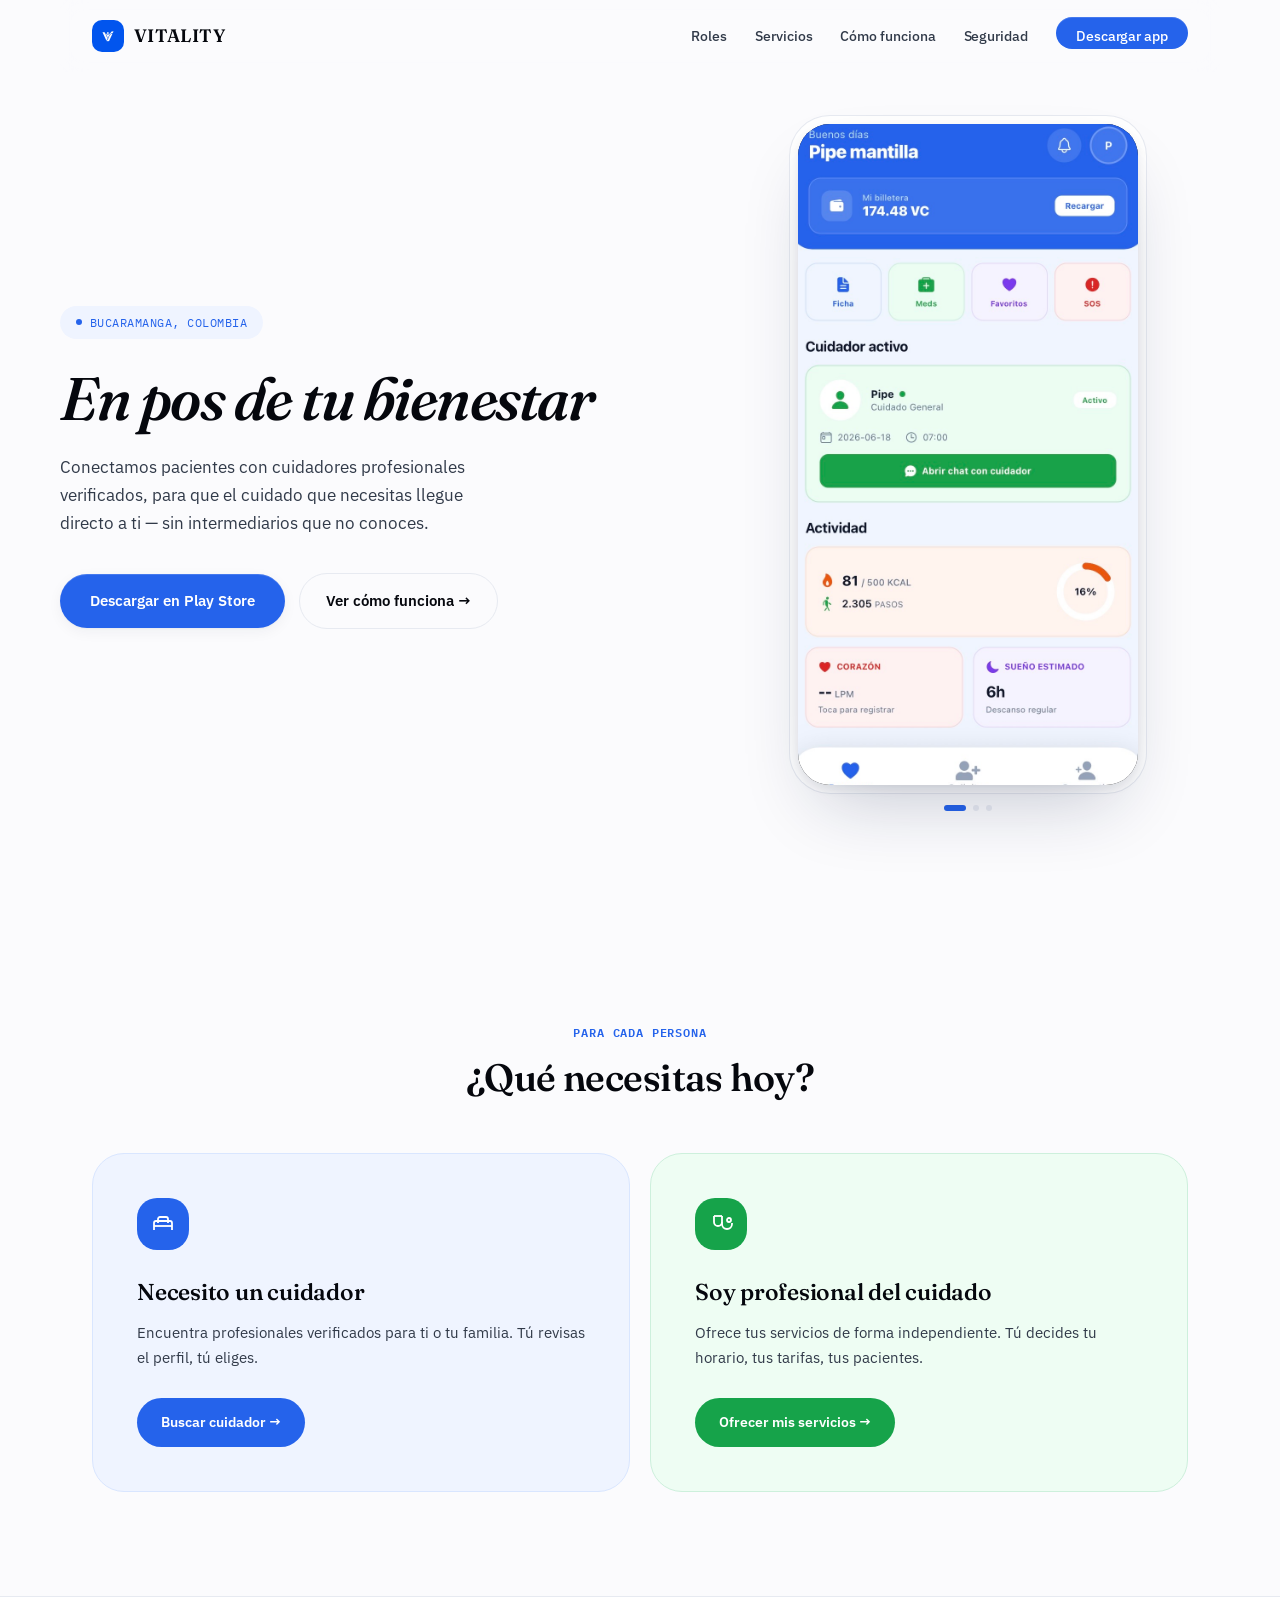
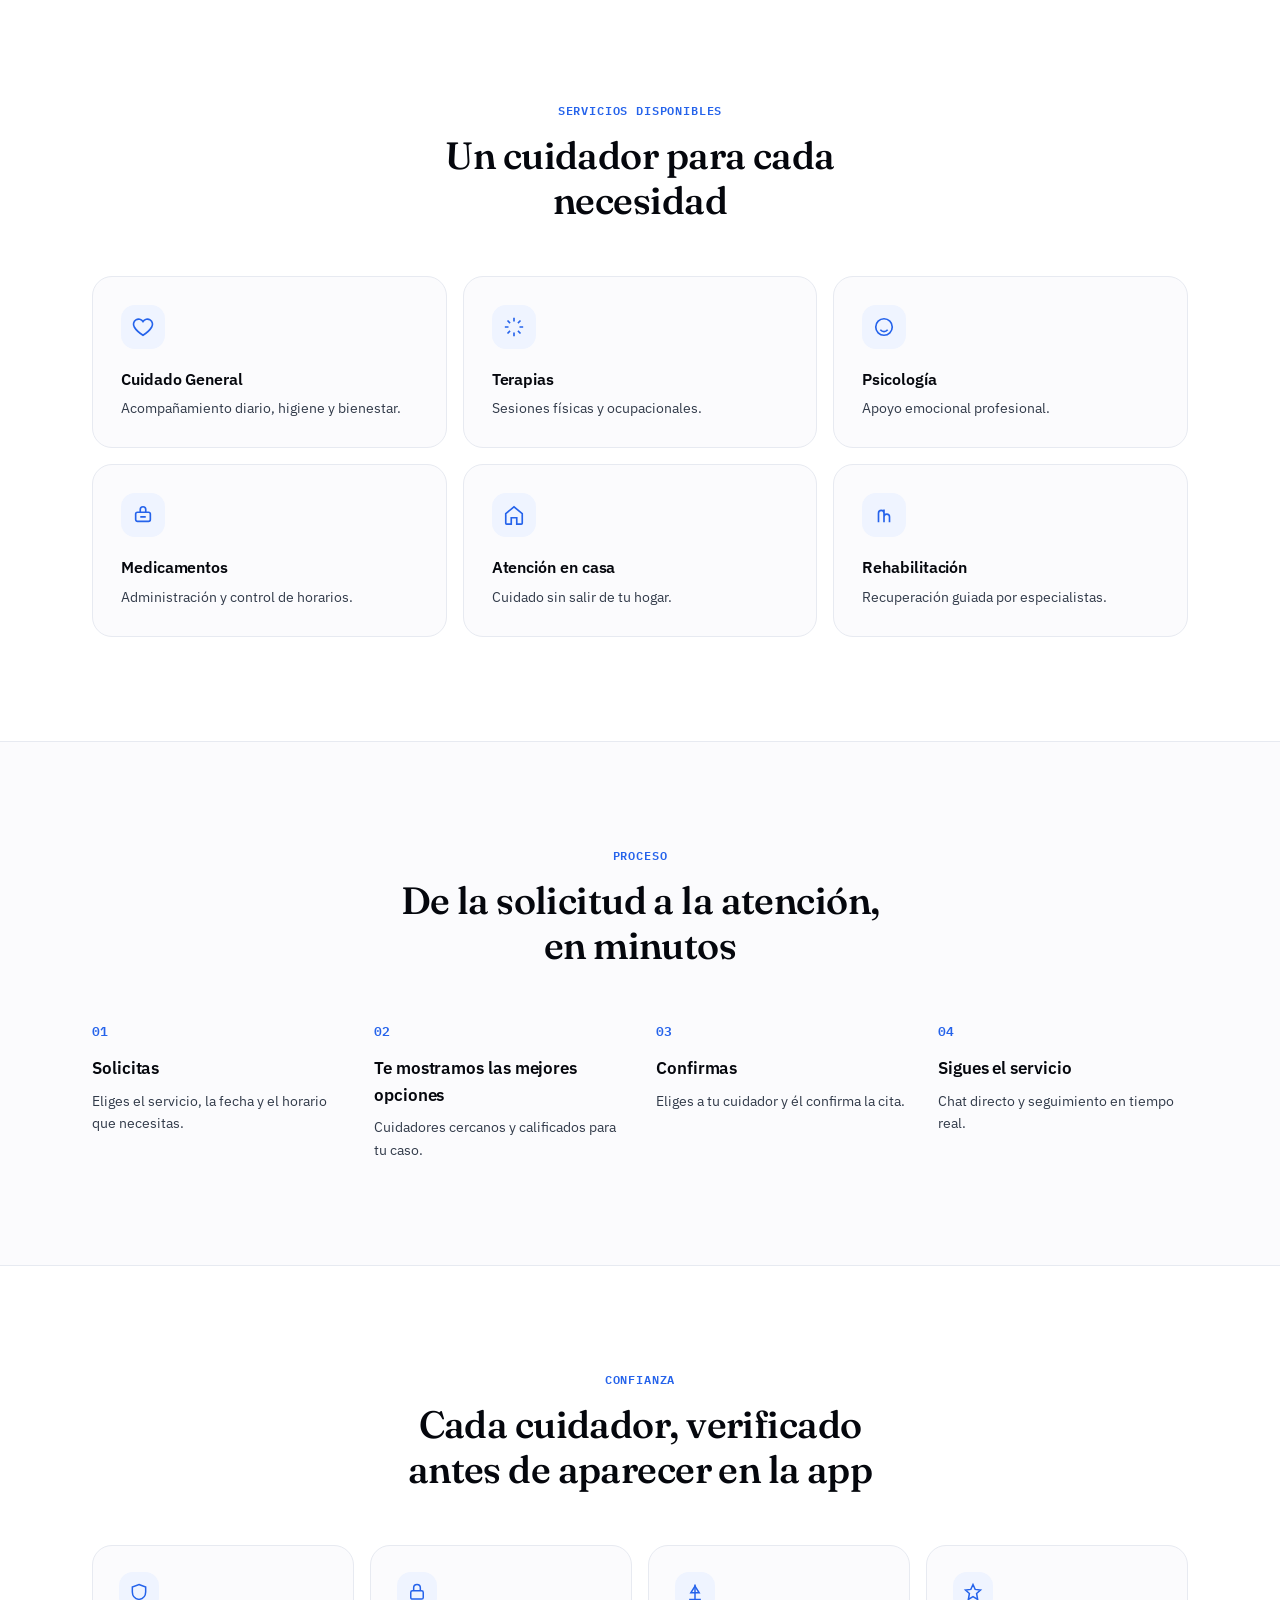
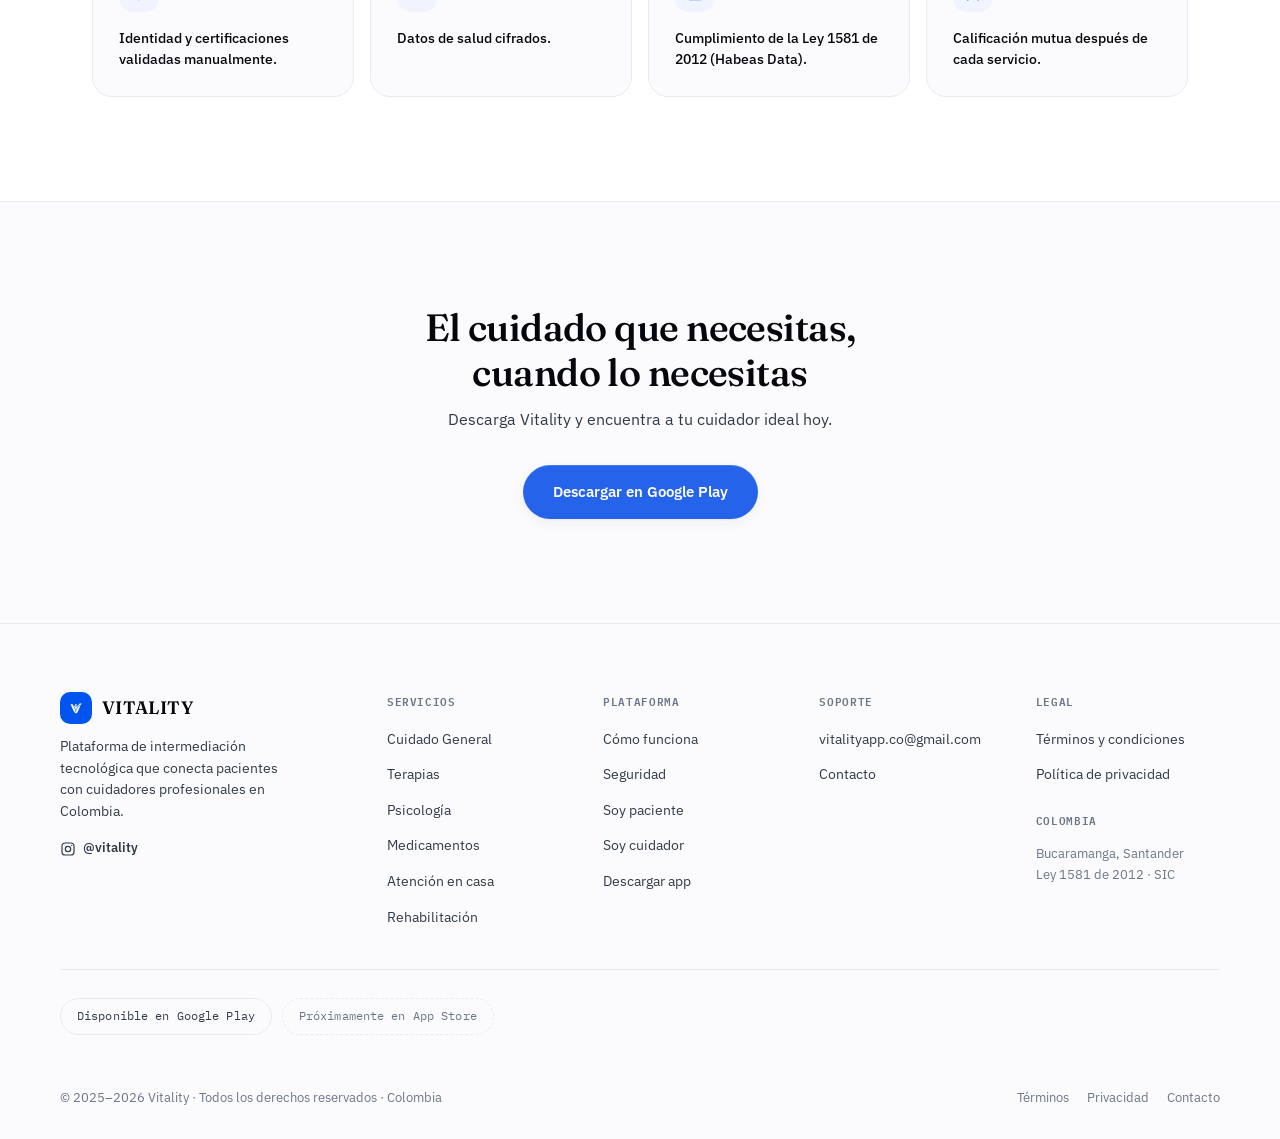
==== commit 4f1e0959: "Rediseño landing:" ====
--- a/index.html
+++ b/index.html
@@ -3,26 +3,26 @@
   <head>
     <meta charset="UTF-8" />
     <meta name="viewport" content="width=device-width, initial-scale=1.0" />
-    <title>Vitality — Cuidado profesional a tu alcance</title>
+    <title>Vitality — En pos de tu bienestar</title>
     <meta
       name="description"
-      content="Vitality conecta pacientes con cuidadores profesionales para brindar atención personalizada en hospitales y hogares. Descarga la app en Google Play."
+      content="Vitality conecta pacientes con cuidadores profesionales verificados en Bucaramanga, Colombia. Sin intermediarios que no conoces."
     />
-    <meta
-      property="og:title"
-      content="Vitality — Cuidado profesional a tu alcance"
-    />
+    <meta property="og:title" content="Vitality — En pos de tu bienestar" />
     <meta
       property="og:description"
-      content="Conectamos pacientes con cuidadores profesionales en Bucaramanga, Colombia."
+      content="Conectamos pacientes con cuidadores profesionales verificados en Bucaramanga, Colombia."
     />
-    <link rel="icon" href="./assets/adaptive-icon-foreground.png" />
+
+    <!-- Favicon: idealmente un PNG ya fusionado (background + foreground) de 512x512.
+         Mientras tanto usamos el background como base. -->
+    <link rel="icon" href="./assets/icon.png" />
     <meta name="theme-color" content="#fbfbfd" />
 
     <link rel="preconnect" href="https://fonts.googleapis.com" />
     <link rel="preconnect" href="https://fonts.gstatic.com" crossorigin />
     <link
-      href="https://fonts.googleapis.com/css2?family=Fraunces:ital,wght@0,500;0,600;1,500&family=IBM+Plex+Sans:wght@400;500;600&family=IBM+Plex+Mono:wght@400;500;600&display=swap"
+      href="https://fonts.googleapis.com/css2?family=Fraunces:ital,wght@0,500;0,600;0,700;1,500&family=IBM+Plex+Sans:wght@400;500;600;700&family=IBM+Plex+Mono:wght@400;500;600&display=swap"
       rel="stylesheet"
     />
 
@@ -31,15 +31,25 @@
   <body>
     <!-- NAV -->
     <nav>
-      <div class="nav-logo">
-        <div class="logo-icon">
-          <img src="./assets/adaptive-icon-foreground.png" alt="Vitality" />
-        </div>
+      <a href="#top" class="nav-logo">
+        <span class="logo-icon">
+          <img
+            class="logo-bg"
+            src="./assets/adaptive-icon-background.png"
+            alt=""
+          />
+          <img
+            class="logo-fg"
+            src="./assets/adaptive-icon-foreground.png"
+            alt=""
+          />
+        </span>
         Vitality
-      </div>
+      </a>
       <ul class="nav-links">
+        <li><a href="#roles">Roles</a></li>
         <li><a href="#servicios">Servicios</a></li>
-        <li><a href="#como-funciona">¿Cómo funciona?</a></li>
+        <li><a href="#como-funciona">Cómo funciona</a></li>
         <li><a href="#seguridad">Seguridad</a></li>
         <li>
           <a
@@ -53,20 +63,18 @@
     </nav>
 
     <!-- HERO -->
-    <section class="hero">
+    <section class="hero" id="top">
       <div class="hero-inner">
         <div class="hero-content">
           <div class="hero-badge">
             <span class="dot"></span>
-            Disponible en Google Play · Bucaramanga, Colombia
-          </div>
-          <h1 class="hero-title">
-            Cuidado profesional,<br />
-            <em>donde lo necesitas</em>
-          </h1>
+            Bucaramanga, Colombia
+          </div>
+          <h1 class="hero-title">En pos de tu bienestar</h1>
           <p class="hero-sub">
-            Vitality conecta pacientes con cuidadores profesionales verificados
-            para brindar atención personalizada en hospitales y hogares.
+            Conectamos pacientes con cuidadores profesionales verificados, para
+            que el cuidado que necesitas llegue directo a ti — sin
+            intermediarios que no conoces.
           </p>
           <div class="hero-actions">
             <a
@@ -80,71 +88,108 @@
               Ver cómo funciona →
             </a>
           </div>
-          <div class="hero-stats">
-            <div>
-              <div class="hero-stat-num">6</div>
-              <div class="hero-stat-label">Tipos de servicio</div>
-            </div>
-            <div>
-              <div class="hero-stat-num">100%</div>
-              <div class="hero-stat-label">Cuidadores verificados</div>
-            </div>
-            <div>
-              <div class="hero-stat-num">24/7</div>
-              <div class="hero-stat-label">Disponibilidad</div>
-            </div>
-          </div>
-        </div>
-
-        <!-- Mockup del teléfono -->
-        <div class="hero-visual">
-          <div class="phone-mockup">
-            <div class="phone-screen">
-              <div class="phone-header">
-                <div class="phone-date">VIERNES, 12 JUN</div>
-                <div class="phone-greeting">Buenas tardes</div>
-                <div class="phone-name">María García</div>
-                <div class="phone-wallet">
-                  <div class="wallet-icon">
-                    <svg class="icon" viewBox="0 0 24 24">
-                      <rect x="2" y="5" width="20" height="14" rx="2" />
-                      <line x1="2" y1="10" x2="22" y2="10" />
-                    </svg>
-                  </div>
-                  <div>
-                    <div class="wallet-label">Mi billetera</div>
-                    <div class="wallet-amount">150 VC</div>
-                  </div>
+        </div>
+
+        <div class="hero-visual fade-in">
+          <div class="app-carousel">
+            <div class="carousel-frame">
+              <div class="carousel-track" id="carouselTrack">
+                <div class="carousel-slide">
+                  <img
+                    src="./assets/mockup1.jpeg"
+                    alt="Vitality — pantalla de paciente"
+                  />
+                </div>
+                <div class="carousel-slide">
+                  <img
+                    src="./assets/mockup2.jpeg"
+                    alt="Vitality — pantalla de cuidador"
+                  />
+                </div>
+                <div class="carousel-slide">
+                  <img
+                    src="./assets/mockup3.jpeg"
+                    alt="Vitality — pantalla de la app"
+                  />
                 </div>
               </div>
-              <div class="phone-body">
-                <div class="phone-card">
-                  <div class="phone-card-label">Cuidador activo</div>
-                  <div class="phone-card-name">Carlos Rodríguez</div>
-                  <div class="phone-card-spec">Cuidado General · Hoy 08:00</div>
-                  <div class="phone-badge">Activo</div>
-                  <div class="phone-btn">Abrir chat con cuidador</div>
-                </div>
-                <div class="phone-metrics">
-                  <div class="phone-metric">
-                    <div class="phone-metric-val">72</div>
-                    <div class="phone-metric-label">FC · LPM</div>
-                  </div>
-                  <div class="phone-metric">
-                    <div class="phone-metric-val">36.5°</div>
-                    <div class="phone-metric-label">Temperatura</div>
-                  </div>
-                  <div class="phone-metric">
-                    <div class="phone-metric-val">98%</div>
-                    <div class="phone-metric-label">SpO₂</div>
-                  </div>
-                  <div class="phone-metric">
-                    <div class="phone-metric-val">3</div>
-                    <div class="phone-metric-label">Medicamentos</div>
-                  </div>
-                </div>
-              </div>
-            </div>
+            </div>
+            <div class="carousel-dots" id="carouselDots">
+              <button
+                class="carousel-dot active"
+                data-slide="0"
+                aria-label="Ver captura 1"
+              ></button>
+              <button
+                class="carousel-dot"
+                data-slide="1"
+                aria-label="Ver captura 2"
+              ></button>
+              <button
+                class="carousel-dot"
+                data-slide="2"
+                aria-label="Ver captura 3"
+              ></button>
+            </div>
+          </div>
+        </div>
+      </div>
+    </section>
+
+    <!-- ELIGE TU ROL -->
+    <section class="section" id="roles">
+      <div class="container">
+        <div
+          class="fade-in"
+          style="text-align: center; max-width: 520px; margin: 0 auto"
+        >
+          <div class="eyebrow">Para cada persona</div>
+          <h2 class="section-title">¿Qué necesitas hoy?</h2>
+        </div>
+        <div class="roles-grid">
+          <div class="role-card paciente fade-in">
+            <div class="role-icon">
+              <svg viewBox="0 0 24 24">
+                <path d="M3 18v-7a2 2 0 0 1 2-2h14a2 2 0 0 1 2 2v7" />
+                <path d="M3 14h18" />
+                <path d="M7 11V7a2 2 0 0 1 2-2h6a2 2 0 0 1 2 2v4" />
+              </svg>
+            </div>
+            <div class="role-title">Necesito un cuidador</div>
+            <p class="role-desc">
+              Encuentra profesionales verificados para ti o tu familia. Tú
+              revisas el perfil, tú eliges.
+            </p>
+            <a
+              href="https://play.google.com/store"
+              target="_blank"
+              class="role-cta"
+            >
+              Buscar cuidador →
+            </a>
+          </div>
+          <div class="role-card cuidador fade-in">
+            <div class="role-icon">
+              <svg viewBox="0 0 24 24">
+                <path d="M5 4v6a4 4 0 0 0 8 0V4" />
+                <path d="M9 4H5" />
+                <path d="M13 4h-4" />
+                <path d="M13 10v2a5 5 0 0 0 10 0v-1" />
+                <circle cx="20" cy="8" r="2" />
+              </svg>
+            </div>
+            <div class="role-title">Soy profesional del cuidado</div>
+            <p class="role-desc">
+              Ofrece tus servicios de forma independiente. Tú decides tu
+              horario, tus tarifas, tus pacientes.
+            </p>
+            <a
+              href="https://play.google.com/store"
+              target="_blank"
+              class="role-cta"
+            >
+              Ofrecer mis servicios →
+            </a>
           </div>
         </div>
       </div>
@@ -153,17 +198,81 @@
     <!-- SERVICIOS -->
     <section class="section services-bg" id="servicios">
       <div class="container">
-        <div class="fade-in">
+        <div
+          class="fade-in"
+          style="text-align: center; max-width: 520px; margin: 0 auto"
+        >
           <div class="eyebrow">Servicios disponibles</div>
-          <h2 class="section-title">
-            Todo lo que necesitas,<br />en un solo lugar
-          </h2>
-          <p class="section-sub">
-            Desde cuidado general hasta rehabilitación. Conectamos con el
-            profesional más adecuado para cada necesidad.
-          </p>
-        </div>
-        <div class="services-grid"></div>
+          <h2 class="section-title">Un cuidador para cada necesidad</h2>
+        </div>
+        <div class="services-grid">
+          <div class="service-card fade-in">
+            <div class="service-icon">
+              <svg viewBox="0 0 24 24">
+                <path
+                  d="M12 21s-7-4.5-9.5-9A5.5 5.5 0 0 1 12 6a5.5 5.5 0 0 1 9.5 6c-2.5 4.5-9.5 9-9.5 9z"
+                />
+              </svg>
+            </div>
+            <div class="service-name">Cuidado General</div>
+            <p class="service-desc">
+              Acompañamiento diario, higiene y bienestar.
+            </p>
+          </div>
+          <div class="service-card fade-in">
+            <div class="service-icon">
+              <svg viewBox="0 0 24 24">
+                <path
+                  d="M12 2v4M12 18v4M4.9 4.9l2.8 2.8M16.3 16.3l2.8 2.8M2 12h4M18 12h4M4.9 19.1l2.8-2.8M16.3 7.7l2.8-2.8"
+                />
+              </svg>
+            </div>
+            <div class="service-name">Terapias</div>
+            <p class="service-desc">Sesiones físicas y ocupacionales.</p>
+          </div>
+          <div class="service-card fade-in">
+            <div class="service-icon">
+              <svg viewBox="0 0 24 24">
+                <circle cx="12" cy="12" r="9" />
+                <path d="M9 10h.01M15 10h.01M8 15c1 1.2 2.4 2 4 2s3-.8 4-2" />
+              </svg>
+            </div>
+            <div class="service-name">Psicología</div>
+            <p class="service-desc">Apoyo emocional profesional.</p>
+          </div>
+          <div class="service-card fade-in">
+            <div class="service-icon">
+              <svg viewBox="0 0 24 24">
+                <rect x="4" y="9" width="16" height="10" rx="2" />
+                <path d="M9 9V6a3 3 0 0 1 6 0v3M9 14h6" />
+              </svg>
+            </div>
+            <div class="service-name">Medicamentos</div>
+            <p class="service-desc">Administración y control de horarios.</p>
+          </div>
+          <div class="service-card fade-in">
+            <div class="service-icon">
+              <svg viewBox="0 0 24 24">
+                <path
+                  d="M3 10.5 12 3l9 7.5V21a1 1 0 0 1-1 1h-5v-7H9v7H4a1 1 0 0 1-1-1z"
+                />
+              </svg>
+            </div>
+            <div class="service-name">Atención en casa</div>
+            <p class="service-desc">Cuidado sin salir de tu hogar.</p>
+          </div>
+          <div class="service-card fade-in">
+            <div class="service-icon">
+              <svg viewBox="0 0 24 24">
+                <path
+                  d="M6 20V10M6 10a3 3 0 1 1 6 0M12 20V6M18 20v-6M18 14a3 3 0 1 0-6 0"
+                />
+              </svg>
+            </div>
+            <div class="service-name">Rehabilitación</div>
+            <p class="service-desc">Recuperación guiada por especialistas.</p>
+          </div>
+        </div>
       </div>
     </section>
 
@@ -172,257 +281,97 @@
       <div class="container">
         <div
           class="fade-in"
-          style="text-align: center; max-width: 560px; margin: 0 auto"
+          style="text-align: center; max-width: 520px; margin: 0 auto"
         >
-          <div class="eyebrow">Proceso simple</div>
-          <h2 class="section-title">Conectamos en minutos</h2>
-          <p class="section-sub">
-            Un algoritmo inteligente selecciona el cuidador más compatible según
-            especialidad, ubicación y disponibilidad.
-          </p>
+          <div class="eyebrow">Proceso</div>
+          <h2 class="section-title">
+            De la solicitud a la atención, en minutos
+          </h2>
         </div>
         <div class="how-grid">
           <div class="how-step fade-in">
             <div class="how-num">01</div>
-            <div class="how-title">Solicita el servicio</div>
+            <div class="how-title">Solicitas</div>
             <p class="how-desc">
-              Elige el tipo de servicio, fecha, hora y cualquier preferencia
-              específica desde la app.
+              Eliges el servicio, la fecha y el horario que necesitas.
             </p>
           </div>
           <div class="how-step fade-in">
             <div class="how-num">02</div>
-            <div class="how-title">Algoritmo de matching</div>
+            <div class="how-title">Te mostramos las mejores opciones</div>
             <p class="how-desc">
-              Nuestro sistema evalúa especialidad, distancia, rating y
-              disponibilidad para encontrar al mejor cuidador.
+              Cuidadores cercanos y calificados para tu caso.
             </p>
           </div>
           <div class="how-step fade-in">
             <div class="how-num">03</div>
-            <div class="how-title">Cuidador acepta</div>
-            <p class="how-desc">
-              El cuidador recibe la notificación y confirma. Si rechaza, el
-              siguiente en la lista es notificado automáticamente.
-            </p>
+            <div class="how-title">Confirmas</div>
+            <p class="how-desc">Eliges a tu cuidador y él confirma la cita.</p>
           </div>
           <div class="how-step fade-in">
             <div class="how-num">04</div>
-            <div class="how-title">Seguimiento en tiempo real</div>
-            <p class="how-desc">
-              Chat, registro de signos vitales, medicamentos y calificación al
-              finalizar — todo desde la app.
-            </p>
+            <div class="how-title">Sigues el servicio</div>
+            <p class="how-desc">Chat directo y seguimiento en tiempo real.</p>
           </div>
         </div>
       </div>
     </section>
 
-    <!-- DOS ROLES -->
-    <section class="section services-bg">
+    <!-- SEGURIDAD -->
+    <section class="section services-bg" id="seguridad">
       <div class="container">
         <div
           class="fade-in"
-          style="text-align: center; max-width: 560px; margin: 0 auto 0"
+          style="text-align: center; max-width: 520px; margin: 0 auto"
         >
-          <div class="eyebrow">Para cada persona</div>
-          <h2 class="section-title">Dos roles, una plataforma</h2>
-          <p class="section-sub">
-            Tanto si buscas cuidado profesional como si quieres ofrecer tus
-            servicios, Vitality está diseñada para ti.
-          </p>
-        </div>
-        <div class="roles-grid" style="margin-top: 52px">
-          <div class="role-card paciente fade-in">
-            <div class="role-icon">
-              <svg class="icon" viewBox="0 0 24 24">
-                <path d="M3 18v-7a2 2 0 0 1 2-2h14a2 2 0 0 1 2 2v7" />
-                <path d="M3 14h18" />
-                <path d="M7 11V7a2 2 0 0 1 2-2h6a2 2 0 0 1 2 2v4" />
-                <path d="M3 18v2" />
-                <path d="M21 18v2" />
-              </svg>
-            </div>
-            <div class="role-title">Soy Paciente</div>
-            <p class="role-desc">
-              Encuentra el cuidador ideal para ti o tu familiar. Gestiona signos
-              vitales, medicamentos y mantén a tu familia informada.
-            </p>
-            <ul class="role-list">
-              <li>Cuidadores verificados y calificados</li>
-              <li>Seguimiento de salud en tiempo real</li>
-              <li>Chat directo con tu cuidador</li>
-              <li>Historial médico seguro</li>
-              <li>Función SOS de emergencia</li>
-              <li>Comparte tu salud con la familia</li>
-            </ul>
-            <a
-              href="https://play.google.com/store"
-              target="_blank"
-              class="role-cta"
-            >
-              Descargar como paciente →
-            </a>
-          </div>
-          <div class="role-card cuidador fade-in">
-            <div class="role-icon">
-              <svg class="icon" viewBox="0 0 24 24">
-                <path d="M5 4v6a4 4 0 0 0 8 0V4" />
-                <path d="M9 4H5" />
-                <path d="M13 4h-4" />
-                <path d="M13 10v2a5 5 0 0 0 10 0v-1" />
-                <circle cx="20" cy="8" r="2" />
-              </svg>
-            </div>
-            <div class="role-title">Soy Cuidador</div>
-            <p class="role-desc">
-              Ofrece tus servicios profesionales de manera independiente.
-              Gestiona tu agenda, recibe solicitudes y gana VCredits.
-            </p>
-            <ul class="role-list">
-              <li>Recibe solicitudes según tu especialidad</li>
-              <li>Acepta o rechaza servicios libremente</li>
-              <li>Registra signos vitales y medicamentos</li>
-              <li>Cobra en VCredits al completar</li>
-              <li>Construye tu reputación profesional</li>
-              <li>Mapa de servicios disponibles</li>
-            </ul>
-            <a
-              href="https://play.google.com/store"
-              target="_blank"
-              class="role-cta"
-            >
-              Registrarme como cuidador →
-            </a>
-          </div>
-        </div>
-      </div>
-    </section>
-
-    <!-- SEGURIDAD -->
-    <section class="section" id="seguridad">
-      <div class="container">
-        <div class="fade-in">
-          <div class="eyebrow">Tu seguridad primero</div>
-          <h2 class="section-title">Construido para protegerte</h2>
-          <p class="section-sub">
-            Desde la verificación de cuidadores hasta el cifrado de datos de
-            salud, la seguridad está en el centro de todo lo que hacemos.
-          </p>
+          <div class="eyebrow">Confianza</div>
+          <h2 class="section-title">
+            Cada cuidador, verificado antes de aparecer en la app
+          </h2>
         </div>
         <div class="security-grid">
           <div class="security-card fade-in">
             <div class="security-icon">
-              <svg class="icon" viewBox="0 0 24 24">
+              <svg viewBox="0 0 24 24">
                 <path d="M12 3l8 3v6c0 4.5-3 8-8 9-5-1-8-4.5-8-9V6z" />
               </svg>
             </div>
-            <div class="security-title">Cuidadores verificados</div>
             <p class="security-desc">
-              Validamos documentos de identidad y certificaciones profesionales
-              antes de activar cualquier cuenta de cuidador.
+              Identidad y certificaciones validadas manualmente.
             </p>
           </div>
           <div class="security-card fade-in">
             <div class="security-icon">
-              <svg class="icon" viewBox="0 0 24 24">
+              <svg viewBox="0 0 24 24">
                 <rect x="4.5" y="10.5" width="15" height="10" rx="2" />
                 <path d="M8 10.5V7a4 4 0 0 1 8 0v3.5" />
               </svg>
             </div>
-            <div class="security-title">Datos de salud cifrados</div>
-            <p class="security-desc">
-              Toda la información médica se almacena con cifrado SSL/TLS. Solo
-              el cuidador asignado accede durante el servicio activo.
-            </p>
+            <p class="security-desc">Datos de salud cifrados.</p>
           </div>
           <div class="security-card fade-in">
             <div class="security-icon">
-              <svg class="icon" viewBox="0 0 24 24">
+              <svg viewBox="0 0 24 24">
                 <line x1="12" y1="3" x2="12" y2="21" />
                 <path d="M5 21h14" />
                 <path d="M12 5l-5 8h10z" />
-                <path d="M12 5l5 8H7z" />
-              </svg>
-            </div>
-            <div class="security-title">Ley 1581 de 2012</div>
+              </svg>
+            </div>
             <p class="security-desc">
-              Cumplimiento total de la ley colombiana de Habeas Data. Tus datos
-              nunca son vendidos a terceros.
+              Cumplimiento de la Ley 1581 de 2012 (Habeas Data).
             </p>
           </div>
           <div class="security-card fade-in">
             <div class="security-icon">
-              <svg class="icon" viewBox="0 0 24 24">
-                <circle cx="12" cy="12" r="9" />
-                <line x1="12" y1="8" x2="12" y2="13" />
-                <circle
-                  cx="12"
-                  cy="16.5"
-                  r="0.6"
-                  fill="currentColor"
-                  stroke="none"
-                />
-              </svg>
-            </div>
-            <div class="security-title">Botón SOS</div>
-            <p class="security-desc">
-              Acceso directo a emergencias 123, contacto personal de emergencia
-              y al cuidador asignado desde cualquier pantalla.
-            </p>
-          </div>
-          <div class="security-card fade-in">
-            <div class="security-icon">
-              <svg class="icon" viewBox="0 0 24 24">
+              <svg viewBox="0 0 24 24">
                 <path
                   d="M12 3l2.6 5.9L21 9.6l-4.7 4.2L17.6 21 12 17.6 6.4 21l1.3-7.2L3 9.6l6.4-.7z"
                 />
               </svg>
             </div>
-            <div class="security-title">Sistema de calificaciones</div>
             <p class="security-desc">
-              Calificación mutua tras cada servicio. Cuentas con calificaciones
-              bajas son suspendidas automáticamente.
-            </p>
-          </div>
-          <div class="security-card fade-in">
-            <div class="security-icon">
-              <svg class="icon" viewBox="0 0 24 24">
-                <circle cx="12" cy="12" r="2" />
-                <path d="M8.5 8.5a5 5 0 0 0 0 7" />
-                <path d="M15.5 8.5a5 5 0 0 1 0 7" />
-                <path d="M5.5 5.5a9 9 0 0 0 0 13" />
-                <path d="M18.5 5.5a9 9 0 0 1 0 13" />
-              </svg>
-            </div>
-            <div class="security-title">Seguimiento en tiempo real</div>
-            <p class="security-desc">
-              Chat, registro de signos vitales y medicamentos actualizados en
-              tiempo real mediante Supabase Realtime.
-            </p>
-          </div>
-        </div>
-      </div>
-    </section>
-
-    <!-- LEGAL -->
-    <section class="section legal-bg" style="padding: 56px 32px">
-      <div class="container">
-        <div class="legal-inner">
-          <div>
-            <div class="legal-title">Documentos legales</div>
-            <p class="legal-desc">
-              Transparencia total. Lee nuestros documentos legales antes de
-              registrarte.
-            </p>
-          </div>
-          <div class="legal-links">
-            <a href="./TCvitality.html" target="_blank" class="legal-link">
-              Términos y condiciones
-            </a>
-            <a href="./POvitality.html" target="_blank" class="legal-link">
-              Política de privacidad
-            </a>
+              Calificación mutua después de cada servicio.
+            </p>
           </div>
         </div>
       </div>
@@ -432,13 +381,11 @@
     <section class="section cta-bg">
       <div class="container">
         <div class="cta-inner fade-in">
-          <div class="eyebrow">Disponible ahora</div>
           <h2 class="section-title">
-            El cuidado profesional<br />que mereces, hoy
+            El cuidado que necesitas, cuando lo necesitas
           </h2>
           <p class="section-sub">
-            Descarga Vitality y conecta con cuidadores verificados en minutos.
-            Sin filas, sin llamadas, sin complicaciones.
+            Descarga Vitality y encuentra a tu cuidador ideal hoy.
           </p>
           <div class="cta-actions">
             <a
@@ -448,12 +395,6 @@
             >
               Descargar en Google Play
             </a>
-            <a href="#servicios" class="btn-secondary"> Ver servicios → </a>
-          </div>
-          <div class="cta-pills-row">
-            <div>Gratis para descargar</div>
-            <div>Sin suscripciones</div>
-            <div>Colombia</div>
           </div>
         </div>
       </div>
@@ -464,19 +405,44 @@
       <div class="footer-inner">
         <div class="footer-top">
           <div class="footer-brand">
-            <div class="nav-logo" style="margin-bottom: 14px">
-              <div class="logo-icon">
+            <a href="#top" class="nav-logo" style="margin-bottom: 4px">
+              <span class="logo-icon">
                 <img
+                  class="logo-bg"
+                  src="./assets/adaptive-icon-background.png"
+                  alt=""
+                />
+                <img
+                  class="logo-fg"
                   src="./assets/adaptive-icon-foreground.png"
-                  alt="Vitality"
-                />
-              </div>
+                  alt=""
+                />
+              </span>
               Vitality
-            </div>
+            </a>
             <p class="footer-brand-desc">
               Plataforma de intermediación tecnológica que conecta pacientes con
               cuidadores profesionales en Colombia.
             </p>
+            <a
+              href="https://instagram.com/appvitality.co"
+              target="_blank"
+              class="footer-social"
+              aria-label="Instagram de Vitality"
+            >
+              <svg viewBox="0 0 24 24">
+                <rect x="3" y="3" width="18" height="18" rx="5" />
+                <circle cx="12" cy="12" r="4" />
+                <circle
+                  cx="17.5"
+                  cy="6.5"
+                  r="1"
+                  fill="currentColor"
+                  stroke="none"
+                />
+              </svg>
+              @vitality
+            </a>
           </div>
 
           <div>
@@ -494,13 +460,27 @@
           <div>
             <div class="footer-col-title">Plataforma</div>
             <ul class="footer-links">
-              <li><a href="#como-funciona">¿Cómo funciona?</a></li>
+              <li><a href="#como-funciona">Cómo funciona</a></li>
               <li><a href="#seguridad">Seguridad</a></li>
+              <li><a href="#roles">Soy paciente</a></li>
+              <li><a href="#roles">Soy cuidador</a></li>
               <li>
                 <a href="https://play.google.com/store" target="_blank"
                   >Descargar app</a
                 >
               </li>
+            </ul>
+          </div>
+
+          <div>
+            <div class="footer-col-title">Soporte</div>
+            <ul class="footer-links">
+              <li>
+                <a href="mailto:vitalityapp.co@gmail.com"
+                  >vitalityapp.co@gmail.com</a
+                >
+              </li>
+              <li><a href="mailto:vitalityapp.co@gmail.com">Contacto</a></li>
             </ul>
           </div>
 
@@ -517,11 +497,6 @@
                   >Política de privacidad</a
                 >
               </li>
-              <li>
-                <a href="mailto:vitalityapp.co@gmail.com"
-                  >vitalityapp.co@gmail.com</a
-                >
-              </li>
             </ul>
             <div class="footer-location">
               <div class="footer-col-title">Colombia</div>
@@ -533,9 +508,14 @@
           </div>
         </div>
 
+        <div class="footer-badges">
+          <span class="badge-pill">Disponible en Google Play</span>
+          <span class="badge-pill badge-soon">Próximamente en App Store</span>
+        </div>
+
         <div class="footer-bottom">
           <div class="footer-copy">
-            © 2025–2026 Vitality · Todos los derechos reservados · Colombia
+            ©️ 2025–2026 Vitality · Todos los derechos reservados · Colombia
           </div>
           <div class="footer-legal">
             <a href="./TCvitality.html" target="_blank">Términos</a>
--- a/styles.css
+++ b/styles.css
@@ -1,866 +1,682 @@
-/* ── TOKENS ── */
+/* ============================================
+   VITALITY — styles.css (retoque general)
+   ============================================ */
+
+   
 :root {
-  --ink: #1d1d1f;
-  --ink-soft: #48484a;
-  --paper: #fbfbfd;
-  --paper-dim: #f5f5f7;
-  --card: #ffffff;
-  --line: #e8e8ed;
-  --text: #1d1d1f;
-  --text-dim: #6e6e73;
-  --blue: #0a5fff;
-  --blue-deep: #0044cc;
-  --blue-pale: #eef3ff;
-  --green: #1a8a4a;
-  --green-pale: #eaf7ef;
-  --white: #ffffff;
+  --blue: #2563eb;
+  --blue-dark: #1d4ed8;
+  --blue-light: #eff4ff;
+
+  --green: #16a34a;
+  --green-dark: #15803d;
+  --green-light: #eefdf3;
+
+  --bg: #fbfbfd;
+  --surface: #ffffff;
+  --text: #05070d;  
+  --text-muted: #313a49;;
+  --text-faint: #6b7688 ;
+  --border: #e7eaf1;
+
+  --radius-squircle: 32px;
+  --radius-md: 20px;
   --radius-sm: 14px;
-  --radius-md: 20px;
-  --radius-lg: 28px;
   --radius-pill: 999px;
-  --shadow-sm: 0 4px 16px rgba(29, 29, 31, 0.06);
-  --shadow-md: 0 12px 32px rgba(29, 29, 31, 0.08);
-  --shadow-lg: 0 24px 64px rgba(29, 29, 31, 0.12);
-}
-
-/* ── RESET ── */
-*,
-*::before,
-*::after {
+
+  --ease: cubic-bezier(0.22, 1, 0.36, 1);
+
+  --shadow-sm: 0 1px 2px rgba(15, 30, 66, 0.04), 0 4px 14px rgba(15, 30, 66, 0.05);
+  --shadow-md: 0 2px 6px rgba(15, 30, 66, 0.05), 0 18px 40px rgba(15, 30, 66, 0.09);
+  --shadow-lg: 0 4px 10px rgba(15, 30, 66, 0.08), 0 34px 74px -22px rgba(15, 30, 66, 0.24);
+
+  --font-display: "Fraunces", serif;
+  --font-body: "IBM Plex Sans", -apple-system, sans-serif;
+  --font-mono: "IBM Plex Mono", monospace;
+}
+
+* {
   margin: 0;
   padding: 0;
   box-sizing: border-box;
 }
+
 html {
   scroll-behavior: smooth;
 }
+
 body {
-  font-family: "IBM Plex Sans", sans-serif;
-  background: var(--paper);
+  font-family: var(--font-body);
+  background: var(--bg);
   color: var(--text);
-  line-height: 1.65;
-  overflow-x: hidden;
+  line-height: 1.6;
   -webkit-font-smoothing: antialiased;
-}
+  text-rendering: optimizeLegibility;
+}
+
 img {
+  max-width: 100%;
   display: block;
-  max-width: 100%;
-}
+}
+
 a {
   text-decoration: none;
   color: inherit;
 }
-.icon {
-  stroke: currentColor;
-  fill: none;
-  stroke-width: 1.5;
-  stroke-linecap: round;
-  stroke-linejoin: round;
-}
-
-/* ── NAV ── */
+
+.container {
+  max-width: 1160px;
+  margin: 0 auto;
+  padding: 0 32px;
+}
+
+/* ===== NAV ===== */
 nav {
-  position: fixed;
+  display: flex;
+  align-items: center;
+  justify-content: space-between;
+  padding: 20px 32px;
+  max-width: 1160px;
+  margin: 0 auto;
+  position: sticky;
   top: 0;
-  left: 0;
-  right: 0;
+  background: rgba(251, 251, 253, 0.82);
+  backdrop-filter: blur(12px);
   z-index: 100;
-  display: flex;
-  align-items: center;
-  justify-content: space-between;
-  padding: 0 32px;
-  height: 60px;
-  background: rgba(251, 251, 253, 0.75);
-  backdrop-filter: blur(20px) saturate(180%);
-  border-bottom: 1px solid rgba(0, 0, 0, 0.05);
+  transition: box-shadow 0.3s var(--ease);
+}
+
+nav.nav-scrolled {
+  box-shadow: 0 1px 0 var(--border);
 }
 
 .nav-logo {
   display: flex;
   align-items: center;
   gap: 10px;
-  font-family: "Fraunces", serif;
-  font-size: 19px;
-  font-weight: 500;
+  font-family: var(--font-display);
+  font-weight: 600;
+  font-size: 18px;
+  letter-spacing: 0.02em;
+  text-transform: uppercase;  /* NUEVO — vuelve VITALITY en mayúsculas */
   color: var(--text);
 }
 
-.nav-logo .logo-icon {
-  width: 30px;
-  height: 30px;
-  background: var(--blue);
-  border-radius: 9px;
-  display: flex;
-  align-items: center;
-  justify-content: center;
-  color: white;
-  overflow: hidden;
-}
-.nav-logo .logo-icon img {
+.logo-icon {
+  position: relative;
+  width: 32px;
+  height: 32px;
+  border-radius: 10px;
+  overflow: visible; /* antes: hidden — así el foreground puede salirse un poco */
+  flex-shrink: 0;
+}
+
+.logo-bg {
+  position: absolute;
+  inset: 0;
   width: 100%;
   height: 100%;
   object-fit: cover;
-}
-.nav-logo .logo-icon .icon {
-  width: 16px;
-  height: 16px;
-}
-
+  border-radius: 10px;
+}
+
+.logo-fg {
+  position: absolute;
+  top: 50%;
+  left: 50%;
+  width: 150%;   /* antes 100% — ahora sobresale del círculo/cuadrado de fondo */
+  height: 150%;
+  transform: translate(-50%, -50%);
+  object-fit: contain;
+}
 .nav-links {
   display: flex;
   align-items: center;
-  gap: 30px;
+  gap: 28px;
   list-style: none;
 }
 
-.nav-links a {
-  font-size: 13px;
+.nav-links > li > a {
+  font-size: 14px;
   font-weight: 500;
-  color: var(--text-dim);
-  transition: color 0.2s;
-}
-.nav-links a:hover {
+  letter-spacing: -0.005em;
+  color: var(--text-muted);
+  position: relative;
+  padding-bottom: 4px;
+  transition: color 0.2s var(--ease);
+}
+
+.nav-links > li > a:hover {
   color: var(--text);
 }
 
+.nav-links > li > a.active {
+  color: var(--blue);
+}
+
+.nav-links > li > a.active::after {
+  content: "";
+  position: absolute;
+  bottom: -2px;
+  left: 0;
+  width: 100%;
+  height: 2px;
+  border-radius: var(--radius-pill);
+  background: var(--blue);
+}
+
 .nav-cta {
+  padding: 10px 20px;
+  border-radius: var(--radius-pill);
   background: var(--blue);
-  color: var(--white) !important;
-  padding: 9px 20px;
-  border-radius: var(--radius-pill);
-  font-weight: 600 !important;
-  font-size: 13px;
-  transition:
-    transform 0.15s,
-    background 0.2s !important;
-}
+  color: #fff !important;
+  font-weight: 600;
+  font-size: 14px;
+  box-shadow: inset 0 1px 0 rgba(255, 255, 255, 0.15);
+  transition: background 0.25s var(--ease), transform 0.25s var(--ease);
+}
+
 .nav-cta:hover {
-  background: var(--blue-deep) !important;
+  background: var(--blue-dark);
   transform: translateY(-1px);
 }
 
-/* ── HERO ── */
+/* ===== HERO ===== */
 .hero {
-  min-height: 92vh;
-  display: flex;
-  align-items: center;
-  background:
-    radial-gradient(ellipse 900px 500px at 80% -10%, #dde8ff 0%, transparent 60%),
-    radial-gradient(ellipse 700px 500px at 0% 90%, #eafcf0 0%, transparent 55%),
-    var(--paper);
-  position: relative;
-  overflow: hidden;
-  padding: 120px 32px 80px;
+  padding: 52px 32px 108px;
 }
 
 .hero-inner {
   max-width: 1160px;
   margin: 0 auto;
-  width: 100%;
   display: grid;
-  grid-template-columns: 1fr 1fr;
+  grid-template-columns: 1fr 0.85fr;
   gap: 64px;
   align-items: center;
-  position: relative;
-  z-index: 1;
 }
 
 .hero-badge {
   display: inline-flex;
   align-items: center;
   gap: 8px;
-  background: var(--card);
-  border: 1px solid var(--line);
+  font-family: var(--font-mono);
+  font-size: 12px;
+  letter-spacing: 0.04em;
+  text-transform: uppercase;
+  color: var(--blue);
+  background: var(--blue-light);
+  padding: 7px 16px;
   border-radius: var(--radius-pill);
-  padding: 7px 16px 7px 10px;
-  font-size: 13px;
-  font-weight: 500;
-  color: var(--text-dim);
   margin-bottom: 28px;
-  box-shadow: var(--shadow-sm);
 }
 
 .hero-badge .dot {
-  width: 7px;
-  height: 7px;
+  width: 6px;
+  height: 6px;
   border-radius: 50%;
-  background: #34c759;
-  animation: pulse 2s infinite;
-}
-
-@keyframes pulse {
-  0%,
-  100% {
-    opacity: 1;
-    transform: scale(1);
-  }
-  50% {
-    opacity: 0.5;
-    transform: scale(1.3);
-  }
+  background: var(--blue);
 }
 
 .hero-title {
-  font-family: "Fraunces", serif;
-  font-size: clamp(38px, 4.8vw, 62px);
-  font-weight: 500;
+  font-family: var(--font-display);
+  font-weight: 550;
+  font-style: italic;
+  font-size: clamp(40px, 4.8vw, 60px);
+  letter-spacing: -0.025em;
+  line-height: 1.04;
   color: var(--text);
-  line-height: 1.1;
-  letter-spacing: -1px;
-  margin-bottom: 22px;
-}
-
-.hero-title em {
-  font-style: italic;
-  color: var(--blue);
+  margin-bottom: 24px;
 }
 
 .hero-sub {
-  font-size: 18px;
-  color: var(--text-dim);
-  line-height: 1.6;
-  margin-bottom: 38px;
+  font-size: 17px;
+  color: var(--text-muted);
   max-width: 440px;
+  line-height: 1.65;
+  margin-bottom: 36px;
 }
 
 .hero-actions {
   display: flex;
-  gap: 12px;
+  align-items: center;
+  gap: 14px;
   flex-wrap: wrap;
 }
 
 .btn-primary {
-  display: inline-flex;
-  align-items: center;
-  gap: 10px;
+  padding: 15px 30px;
+  border-radius: var(--radius-pill);
   background: var(--blue);
-  color: var(--white);
+  color: #fff;
   font-weight: 600;
   font-size: 15px;
+  display: inline-block;
+  box-shadow: inset 0 1px 0 rgba(255, 255, 255, 0.15), var(--shadow-sm);
+  transition: background 0.3s var(--ease), transform 0.3s var(--ease), box-shadow 0.3s var(--ease);
+}
+
+.btn-primary:hover {
+  background: var(--blue-dark);
+  transform: translateY(-2px);
+  box-shadow: inset 0 1px 0 rgba(255, 255, 255, 0.15), var(--shadow-md);
+}
+
+.btn-primary:active {
+  transform: translateY(0);
+}
+
+.btn-secondary {
   padding: 15px 26px;
   border-radius: var(--radius-pill);
-  transition:
-    transform 0.2s,
-    box-shadow 0.2s;
-  box-shadow: 0 8px 24px rgba(10, 95, 255, 0.28);
-}
-.btn-primary:hover {
-  transform: translateY(-2px);
-  box-shadow: 0 12px 32px rgba(10, 95, 255, 0.36);
-}
-
-.btn-secondary {
-  display: inline-flex;
-  align-items: center;
-  gap: 8px;
-  background: var(--card);
+  border: 1.5px solid var(--border);
   color: var(--text);
   font-weight: 600;
   font-size: 15px;
-  padding: 15px 26px;
+  transition: border-color 0.25s var(--ease), color 0.25s var(--ease), background 0.25s var(--ease);
+}
+
+.btn-secondary:hover {
+  border-color: var(--blue);
+  color: var(--blue);
+  background: var(--blue-light);
+}
+
+/* ===== CARRUSEL ===== */
+.hero-visual {
+  display: flex;
+  justify-content: center;
+}
+
+.app-carousel {
+  width: 100%;
+  max-width: 340px;
+}
+
+.carousel-frame {
+  position: relative;
+  border-radius: var(--radius-squircle);
+  overflow: hidden;
+  aspect-ratio: 9 / 17.5;
+  background: var(--text);
+  box-shadow: var(--shadow-lg), 0 0 0 8px #fff, 0 0 0 9px var(--border);
+}
+
+.carousel-track {
+  display: flex;
+  width: 100%;
+  height: 100%;
+  transition: transform 0.6s var(--ease);
+}
+
+.carousel-slide {
+  min-width: 100%;
+  width: 100%;
+  height: 100%;
+  flex-shrink: 0;
+}
+
+.carousel-slide img {
+  width: 100%;
+  height: 100%;
+  object-fit: cover;
+}
+
+.carousel-dots {
+  display: flex;
+  justify-content: center;
+  gap: 7px;
+  margin-top: 20px;
+}
+
+.carousel-dot {
+  width: 6px;
+  height: 6px;
   border-radius: var(--radius-pill);
-  border: 1px solid var(--line);
-  transition: border-color 0.2s;
-}
-.btn-secondary:hover {
-  border-color: #c7c7cc;
-}
-
-.hero-stats {
-  display: flex;
-  gap: 36px;
-  margin-top: 48px;
-  padding-top: 30px;
-  border-top: 1px solid var(--line);
-}
-
-.hero-stat-num {
-  font-family: "IBM Plex Mono", monospace;
-  font-size: 26px;
-  font-weight: 600;
+  border: none;
+  background: var(--border);
+  cursor: pointer;
+  padding: 0;
+  transition: width 0.3s var(--ease), background 0.3s var(--ease);
+}
+
+.carousel-dot.active {
+  width: 22px;
+  background: var(--blue);
+}
+
+@media (max-width: 900px) {
+  .hero-inner {
+    grid-template-columns: 1fr;
+    text-align: center;
+    gap: 44px;
+  }
+  .hero-sub {
+    margin-left: auto;
+    margin-right: auto;
+  }
+  .hero-actions {
+    justify-content: center;
+  }
+  .app-carousel {
+    max-width: 260px;
+    margin: 0 auto;
+  }
+}
+
+/* ===== SECTIONS ===== */
+.section {
+  padding: 104px 32px;
+}
+
+.eyebrow {
+  font-family: var(--font-mono);
+  font-size: 12px;
+  letter-spacing: 0.07em;
+  text-transform: uppercase;
+  color: var(--blue);
+  font-weight: 600;
+  margin-bottom: 14px;
+}
+
+.section-title {
+  font-family: var(--font-display);
+  font-weight: 550;
+  font-size: clamp(28px, 3.2vw, 38px);
+  letter-spacing: -0.015em;
+  line-height: 1.18;
   color: var(--text);
-  font-variant-numeric: tabular-nums;
-}
-
-.hero-stat-label {
-  font-size: 12px;
-  color: var(--text-dim);
-  margin-top: 2px;
-}
-
-/* Mockup */
-.hero-visual {
-  display: flex;
-  justify-content: center;
-  align-items: center;
-  position: relative;
-}
-
-.phone-mockup {
-  width: 272px;
-  height: 552px;
-  background: #f2f2f4;
-  border-radius: 44px;
-  border: 3px solid white;
-  box-shadow: var(--shadow-lg);
-  position: relative;
-  overflow: hidden;
-}
-
-.phone-screen {
-  position: absolute;
-  inset: 4px;
-  border-radius: 40px;
-  background: var(--blue);
-  overflow: hidden;
-  display: flex;
-  flex-direction: column;
-}
-
-.phone-header {
-  background: var(--blue-deep);
-  padding: 32px 20px 20px;
-}
-
-.phone-date {
-  font-family: "IBM Plex Mono", monospace;
-  font-size: 10px;
-  color: #a8c4ff;
-  text-transform: uppercase;
-  letter-spacing: 0.6px;
-  margin-bottom: 4px;
-}
-
-.phone-greeting {
-  font-size: 12px;
-  color: #cbdcff;
-}
-
-.phone-name {
-  font-family: "Fraunces", serif;
-  font-size: 18px;
-  font-weight: 600;
-  color: white;
-  margin-bottom: 14px;
-}
-
-.phone-wallet {
-  background: rgba(255, 255, 255, 0.14);
-  border-radius: var(--radius-sm);
-  padding: 12px 14px;
-  display: flex;
-  align-items: center;
-  gap: 10px;
-}
-
-.wallet-icon {
-  width: 32px;
-  height: 32px;
-  background: rgba(255, 255, 255, 0.18);
-  border-radius: 10px;
-  display: flex;
-  align-items: center;
-  justify-content: center;
-  color: white;
-}
-.wallet-icon .icon {
-  width: 16px;
-  height: 16px;
-}
-
-.wallet-label {
-  font-size: 10px;
-  color: #cbdcff;
-}
-.wallet-amount {
-  font-family: "IBM Plex Mono", monospace;
-  font-size: 17px;
-  font-weight: 600;
-  color: white;
-}
-
-.phone-body {
-  background: var(--paper-dim);
-  padding: 16px;
-  flex: 1;
-}
-
-.phone-card {
-  background: white;
-  border-radius: var(--radius-sm);
-  padding: 14px;
-  margin-bottom: 10px;
-  box-shadow: var(--shadow-sm);
-}
-
-.phone-card-label {
-  font-family: "IBM Plex Mono", monospace;
-  font-size: 9px;
-  color: var(--text-dim);
-  text-transform: uppercase;
-  letter-spacing: 0.5px;
-  margin-bottom: 4px;
-}
-
-.phone-card-name {
-  font-size: 13px;
-  font-weight: 600;
-  color: var(--text);
-}
-
-.phone-card-spec {
-  font-size: 10px;
-  color: var(--text-dim);
-}
-
-.phone-badge {
-  display: inline-block;
-  background: var(--green-pale);
-  color: var(--green);
-  font-size: 9px;
-  font-weight: 600;
-  border-radius: var(--radius-pill);
-  padding: 3px 9px;
-  margin-top: 7px;
-}
-
-.phone-btn {
-  background: var(--blue);
-  color: white;
-  font-size: 10px;
-  font-weight: 600;
-  border-radius: var(--radius-pill);
-  padding: 9px;
-  text-align: center;
-  margin-top: 9px;
-}
-
-.phone-metrics {
-  display: grid;
-  grid-template-columns: 1fr 1fr;
-  gap: 8px;
-}
-
-.phone-metric {
-  background: white;
-  border-radius: var(--radius-sm);
-  padding: 11px;
-  text-align: center;
-  box-shadow: var(--shadow-sm);
-}
-
-.phone-metric-val {
-  font-family: "IBM Plex Mono", monospace;
+}
+
+.section-sub {
   font-size: 16px;
-  font-weight: 600;
-  color: var(--text);
-  font-variant-numeric: tabular-nums;
-}
-
-.phone-metric-label {
-  font-size: 9px;
-  color: var(--text-dim);
-  margin-top: 2px;
-}
-
-/* ── LAYOUT ── */
-.section {
-  padding: 110px 32px;
-}
-
-.container {
-  max-width: 1160px;
-  margin: 0 auto;
-}
-
-.eyebrow {
-  display: inline-flex;
-  align-items: center;
-  gap: 6px;
-  font-family: "IBM Plex Mono", monospace;
-  font-size: 11px;
-  font-weight: 500;
-  color: var(--blue);
-  text-transform: uppercase;
-  letter-spacing: 0.6px;
-  margin-bottom: 18px;
-}
-
-.section-title {
-  font-family: "Fraunces", serif;
-  font-size: clamp(30px, 3.6vw, 46px);
-  font-weight: 500;
-  color: var(--text);
-  line-height: 1.15;
-  letter-spacing: -0.5px;
-  margin-bottom: 18px;
-}
-
-.section-sub {
-  font-size: 17px;
-  color: var(--text-dim);
-  max-width: 540px;
-  line-height: 1.65;
-}
-
-/* ── SERVICIOS ── */
+  color: var(--text-muted);
+  margin-top: 12px;
+  line-height: 1.6;
+}
+
 .services-bg {
-  background: var(--paper-dim);
-}
-
-.services-grid {
-  display: grid;
-  grid-template-columns: repeat(auto-fit, minmax(280px, 1fr));
-  gap: 20px;
-  margin-top: 56px;
-}
-
-.service-card {
-  background: var(--card);
-  border-radius: var(--radius-md);
-  padding: 30px;
-  transition:
-    transform 0.25s,
-    box-shadow 0.25s;
-  box-shadow: var(--shadow-sm);
-}
-
-.service-card:hover {
-  transform: translateY(-4px);
-  box-shadow: var(--shadow-md);
-}
-
-.service-icon {
-  width: 46px;
-  height: 46px;
-  border-radius: var(--radius-sm);
-  display: flex;
-  align-items: center;
-  justify-content: center;
-  margin-bottom: 20px;
-  background: var(--blue-pale);
-  color: var(--blue);
-}
-.service-icon .icon {
-  width: 22px;
-  height: 22px;
-}
-
-.service-name {
-  font-family: "Fraunces", serif;
-  font-size: 19px;
-  font-weight: 600;
-  color: var(--text);
-  margin-bottom: 8px;
-}
-
-.service-desc {
-  font-size: 14px;
-  color: var(--text-dim);
-  line-height: 1.6;
-  margin-bottom: 18px;
-}
-
-.service-tag {
-  display: inline-block;
-  font-family: "IBM Plex Mono", monospace;
-  font-size: 11px;
-  font-weight: 500;
-  color: var(--blue);
-  background: var(--blue-pale);
-  border-radius: var(--radius-pill);
-  padding: 4px 12px;
-}
-
-/* ── CÓMO FUNCIONA ── */
-.how-grid {
-  display: grid;
-  grid-template-columns: repeat(auto-fit, minmax(220px, 1fr));
-  gap: 20px;
-  margin-top: 56px;
-}
-
-.how-step {
-  background: var(--card);
-  border-radius: var(--radius-md);
-  padding: 28px 24px;
-  box-shadow: var(--shadow-sm);
-}
-
-.how-num {
-  font-family: "IBM Plex Mono", monospace;
-  font-size: 13px;
-  font-weight: 600;
-  color: var(--blue);
-  margin-bottom: 16px;
-}
-
-.how-title {
-  font-family: "Fraunces", serif;
-  font-size: 17px;
-  font-weight: 600;
-  color: var(--text);
-  margin-bottom: 8px;
-}
-
-.how-desc {
-  font-size: 14px;
-  color: var(--text-dim);
-  line-height: 1.6;
-}
-
-/* ── DOS ROLES ── */
+  background: var(--surface);
+  border-top: 1px solid var(--border);
+  border-bottom: 1px solid var(--border);
+}
+
+/* ===== ROLES ===== */
 .roles-grid {
+  margin-top: 52px;
   display: grid;
   grid-template-columns: 1fr 1fr;
   gap: 20px;
-  margin-top: 56px;
 }
 
 .role-card {
-  border-radius: var(--radius-lg);
+  border-radius: var(--radius-squircle);
   padding: 44px;
-  position: relative;
-  background: var(--card);
+  transition: transform 0.3s var(--ease), box-shadow 0.3s var(--ease);
+}
+
+.role-card:hover {
+  transform: translateY(-3px);
   box-shadow: var(--shadow-sm);
 }
 
+.role-card.paciente {
+  background: var(--blue-light);
+  border: 1px solid #d9e6ff;
+}
+
+.role-card.cuidador {
+  background: var(--green-light);
+  border: 1px solid #cdf0dc;
+}
+
 .role-icon {
-  width: 48px;
-  height: 48px;
-  border-radius: var(--radius-sm);
+  width: 52px;
+  height: 52px;
+  border-radius: var(--radius-md);
   display: flex;
   align-items: center;
   justify-content: center;
-  margin-bottom: 22px;
-}
-.role-icon .icon {
-  width: 23px;
-  height: 23px;
-}
+  margin-bottom: 24px;
+}
+
 .role-card.paciente .role-icon {
-  background: var(--blue-pale);
-  color: var(--blue);
-}
+  background: var(--blue);
+}
+
 .role-card.cuidador .role-icon {
-  background: var(--green-pale);
-  color: var(--green);
+  background: var(--green);
+}
+
+.role-icon svg {
+  width: 24px;
+  height: 24px;
+  stroke: #fff;
+  fill: none;
+  stroke-width: 1.8;
 }
 
 .role-title {
-  font-family: "Fraunces", serif;
-  font-size: 25px;
-  font-weight: 600;
-  color: var(--text);
-  margin-bottom: 12px;
+  font-family: var(--font-display);
+  font-weight: 550;
+  font-size: 23px;
+  margin-bottom: 10px;
+  letter-spacing: -0.01em;
 }
 
 .role-desc {
-  font-size: 14px;
-  color: var(--text-dim);
+  font-size: 15px;
+  color: var(--text-muted);
   line-height: 1.65;
-  margin-bottom: 26px;
-}
-
-.role-list {
-  list-style: none;
-  margin-bottom: 32px;
-}
-
-.role-list li {
-  font-size: 14px;
-  color: var(--text);
-  padding: 9px 0;
-  display: flex;
-  align-items: center;
-  gap: 10px;
-}
-
-.role-list li::before {
-  content: "";
-  width: 6px;
-  height: 6px;
-  border-radius: 50%;
-  flex-shrink: 0;
-}
-.role-card.paciente .role-list li::before {
-  background: var(--blue);
-}
-.role-card.cuidador .role-list li::before {
-  background: var(--green);
+  margin-bottom: 28px;
 }
 
 .role-cta {
-  display: inline-flex;
-  align-items: center;
-  gap: 8px;
-  font-weight: 600;
-  font-size: 14px;
+  display: inline-block;
   padding: 13px 24px;
   border-radius: var(--radius-pill);
-  color: white;
-  transition:
-    transform 0.2s,
-    opacity 0.2s;
-}
-.role-cta:hover {
-  transform: translateY(-1px);
-  opacity: 0.92;
-}
+  font-weight: 600;
+  font-size: 14px;
+  color: #fff;
+  transition: transform 0.25s var(--ease), box-shadow 0.25s var(--ease);
+}
+
 .role-card.paciente .role-cta {
   background: var(--blue);
 }
+
 .role-card.cuidador .role-cta {
   background: var(--green);
 }
 
-/* ── SEGURIDAD ── */
-.security-grid {
+.role-cta:hover {
+  transform: translateY(-2px);
+  box-shadow: var(--shadow-md);
+}
+
+@media (max-width: 780px) {
+  .roles-grid {
+    grid-template-columns: 1fr;
+  }
+}
+
+/* ===== SERVICIOS ===== */
+.services-grid {
+  margin-top: 52px;
   display: grid;
-  grid-template-columns: repeat(auto-fit, minmax(240px, 1fr));
-  gap: 20px;
-  margin-top: 56px;
-}
-
-.security-card {
-  background: var(--card);
+  grid-template-columns: repeat(3, 1fr);
+  gap: 16px;
+}
+
+.service-card {
+  background: var(--bg);
+  border: 1px solid var(--border);
   border-radius: var(--radius-md);
   padding: 28px;
+  transition: border-color 0.3s var(--ease), transform 0.3s var(--ease), box-shadow 0.3s var(--ease);
+}
+
+.service-card:hover {
+  border-color: var(--blue);
+  transform: translateY(-4px);
+  box-shadow: var(--shadow-md);
+}
+
+.service-icon {
+  width: 44px;
+  height: 44px;
+  border-radius: var(--radius-sm);
+  background: var(--blue-light);
+  display: flex;
+  align-items: center;
+  justify-content: center;
+  margin-bottom: 18px;
+  transition: transform 0.3s var(--ease);
+}
+
+.service-card:hover .service-icon {
+  transform: scale(1.06);
+}
+
+.service-icon svg {
+  width: 22px;
+  height: 22px;
+  stroke: var(--blue);
+  fill: none;
+  stroke-width: 1.8;
+}
+
+.service-name {
+  font-weight: 600;
+  font-size: 16px;
+  margin-bottom: 6px;
+  letter-spacing: -0.005em;
+}
+
+.service-desc {
+  font-size: 13.5px;
+  color: var(--text-muted);
+  line-height: 1.55;
+}
+
+@media (max-width: 780px) {
+  .services-grid {
+    grid-template-columns: 1fr 1fr;
+  }
+}
+
+/* ===== CÓMO FUNCIONA ===== */
+.how-grid {
+  margin-top: 52px;
+  display: grid;
+  grid-template-columns: repeat(4, 1fr);
+  gap: 32px;
+}
+
+.how-num {
+  font-family: var(--font-mono);
+  font-size: 13px;
+  letter-spacing: 0.02em;
+  color: var(--blue);
+  font-weight: 600;
+  margin-bottom: 14px;
+}
+
+.how-title {
+  font-weight: 600;
+  font-size: 16.5px;
+  margin-bottom: 8px;
+  letter-spacing: -0.005em;
+}
+
+.how-desc {
+  font-size: 14px;
+  color: var(--text-muted);
+  line-height: 1.6;
+}
+
+@media (max-width: 900px) {
+  .how-grid {
+    grid-template-columns: 1fr 1fr;
+    row-gap: 40px;
+  }
+}
+
+/* ===== SEGURIDAD ===== */
+.security-grid {
+  margin-top: 52px;
+  display: grid;
+  grid-template-columns: repeat(4, 1fr);
+  gap: 16px;
+}
+
+.security-card {
+  background: var(--bg);
+  border: 1px solid var(--border);
+  border-radius: var(--radius-md);
+  padding: 26px;
+  transition: transform 0.3s var(--ease), box-shadow 0.3s var(--ease);
+}
+
+.security-card:hover {
+  transform: translateY(-3px);
   box-shadow: var(--shadow-sm);
-  transition: box-shadow 0.25s;
-}
-.security-card:hover {
-  box-shadow: var(--shadow-md);
 }
 
 .security-icon {
   width: 40px;
   height: 40px;
   border-radius: var(--radius-sm);
-  background: var(--paper-dim);
-  color: var(--text);
+  background: var(--blue-light);
   display: flex;
   align-items: center;
   justify-content: center;
   margin-bottom: 16px;
 }
-.security-icon .icon {
-  width: 19px;
-  height: 19px;
-}
-
-.security-title {
-  font-family: "Fraunces", serif;
-  font-size: 16px;
-  font-weight: 600;
-  color: var(--text);
-  margin-bottom: 8px;
+
+.security-icon svg {
+  width: 20px;
+  height: 20px;
+  stroke: var(--blue);
+  fill: none;
+  stroke-width: 1.8;
 }
 
 .security-desc {
   font-size: 14px;
-  color: var(--text-dim);
-  line-height: 1.6;
-}
-
-/* ── LEGAL LINKS ── */
-.legal-bg {
-  background: var(--paper-dim);
-}
-
-.legal-inner {
-  display: flex;
-  align-items: center;
-  justify-content: space-between;
-  gap: 32px;
-  flex-wrap: wrap;
-  background: var(--card);
-  border-radius: var(--radius-lg);
-  padding: 36px 40px;
-  box-shadow: var(--shadow-sm);
-}
-
-.legal-title {
-  font-family: "Fraunces", serif;
-  font-size: 21px;
-  font-weight: 600;
   color: var(--text);
-  margin-bottom: 6px;
-}
-
-.legal-desc {
-  font-size: 14px;
-  color: var(--text-dim);
-}
-
-.legal-links {
-  display: flex;
-  gap: 10px;
-  flex-wrap: wrap;
-}
-
-.legal-link {
-  display: inline-flex;
-  align-items: center;
-  gap: 8px;
-  background: var(--paper-dim);
-  color: var(--text);
-  font-size: 13px;
+  line-height: 1.5;
   font-weight: 500;
-  padding: 11px 20px;
-  border-radius: var(--radius-pill);
-  transition: background 0.2s;
-}
-.legal-link:hover {
-  background: var(--blue-pale);
-  color: var(--blue);
-}
-
-/* ── CTA FINAL ── */
+}
+
+@media (max-width: 900px) {
+  .security-grid {
+    grid-template-columns: 1fr 1fr;
+  }
+}
+
+/* ===== CTA FINAL ===== */
 .cta-bg {
-  background:
-    radial-gradient(ellipse 800px 500px at 50% 0%, #dde8ff 0%, transparent 60%),
-    var(--paper);
-  position: relative;
+  text-align: center;
 }
 
 .cta-inner {
-  text-align: center;
-  position: relative;
-  z-index: 1;
-}
-
-.cta-inner .eyebrow {
-  justify-content: center;
-}
-.cta-inner .section-title {
-  margin-bottom: 16px;
-}
+  max-width: 560px;
+  margin: 0 auto;
+}
+
 .cta-inner .section-sub {
-  margin: 0 auto 40px;
+  margin-left: auto;
+  margin-right: auto;
 }
 
 .cta-actions {
-  display: flex;
-  gap: 12px;
-  justify-content: center;
-  flex-wrap: wrap;
-}
-
-.cta-pills-row {
-  display: flex;
-  gap: 24px;
-  justify-content: center;
-  flex-wrap: wrap;
-  margin-top: 36px;
-  font-size: 13px;
-  color: var(--text-dim);
-}
-
-/* ── FOOTER ── */
+  margin-top: 32px;
+}
+
+/* ===== FOOTER ===== */
 footer {
-  background: var(--paper-dim);
-  padding: 56px 32px 32px;
+  border-top: 1px solid var(--border);
+  padding: 68px 32px 32px;
 }
 
 .footer-inner {
@@ -870,32 +686,49 @@
 
 .footer-top {
   display: grid;
-  grid-template-columns: 2fr 1fr 1fr 1fr;
-  gap: 48px;
+  grid-template-columns: 1.6fr 1fr 1fr 1fr 1fr;
+  gap: 32px;
   padding-bottom: 40px;
-  border-bottom: 1px solid var(--line);
-  margin-bottom: 28px;
-}
-
-.footer-brand .nav-logo {
-  color: var(--text);
-  margin-bottom: 14px;
 }
 
 .footer-brand-desc {
+  font-size: 13.5px;
+  color: var(--text-muted);
+  line-height: 1.6;
+  margin-top: 12px;
+  max-width: 240px;
+}
+
+.footer-social {
+  display: inline-flex;
+  align-items: center;
+  gap: 7px;
+  margin-top: 16px;
   font-size: 13px;
-  color: var(--text-dim);
-  line-height: 1.65;
-  max-width: 260px;
+  font-weight: 600;
+  color: var(--text-muted);
+  transition: color 0.25s var(--ease);
+}
+
+.footer-social:hover {
+  color: var(--blue);
+}
+
+.footer-social svg {
+  width: 16px;
+  height: 16px;
+  stroke: currentColor;
+  fill: none;
+  stroke-width: 1.8;
 }
 
 .footer-col-title {
-  font-family: "IBM Plex Mono", monospace;
+  font-family: var(--font-mono);
   font-size: 11px;
-  font-weight: 500;
-  color: var(--text-dim);
+  letter-spacing: 0.06em;
   text-transform: uppercase;
-  letter-spacing: 0.6px;
+  color: var(--text-faint);
+  font-weight: 600;
   margin-bottom: 16px;
 }
 
@@ -907,123 +740,115 @@
 }
 
 .footer-links a {
+  font-size: 14px;
+  color: var(--text-muted);
+  transition: color 0.25s var(--ease);
+}
+
+.footer-links a:hover {
+  color: var(--blue);
+}
+
+.footer-location {
+  margin-top: 24px;
+}
+
+.footer-location-text {
   font-size: 13px;
-  color: var(--text-dim);
-  transition: color 0.2s;
-}
-.footer-links a:hover {
-  color: var(--text);
-}
-
-.footer-location {
-  margin-top: 20px;
-}
-
-.footer-location-text {
-  font-size: 12px;
-  color: var(--text-dim);
+  color: var(--text-faint);
   line-height: 1.6;
 }
 
+.footer-badges {
+  display: flex;
+  gap: 10px;
+  flex-wrap: wrap;
+  padding: 28px 0;
+  border-top: 1px solid var(--border);
+}
+
+.badge-pill {
+  font-family: var(--font-mono);
+  font-size: 11.5px;
+  letter-spacing: 0.01em;
+  padding: 8px 16px;
+  border-radius: var(--radius-pill);
+  border: 1px solid var(--border);
+  color: var(--text-muted);
+}
+
+.badge-soon {
+  color: var(--text-faint);
+  border-style: dashed;
+}
+
 .footer-bottom {
   display: flex;
-  align-items: center;
   justify-content: space-between;
+  align-items: center;
   flex-wrap: wrap;
   gap: 12px;
+  padding-top: 24px;
 }
 
 .footer-copy {
-  font-size: 12px;
-  color: #a1a1a6;
+  font-size: 12.5px;
+  color: var(--text-faint);
 }
 
 .footer-legal {
   display: flex;
-  gap: 20px;
+  gap: 18px;
 }
 
 .footer-legal a {
-  font-size: 12px;
-  color: #a1a1a6;
-  transition: color 0.2s;
-}
+  font-size: 12.5px;
+  color: var(--text-faint);
+  transition: color 0.25s var(--ease);
+}
+
 .footer-legal a:hover {
-  color: var(--text);
-}
-
-/* ── RESPONSIVE ── */
+  color: var(--blue);
+}
+
 @media (max-width: 900px) {
-  .hero-inner {
-    grid-template-columns: 1fr;
-    text-align: center;
-  }
-  .hero-visual {
-    display: none;
-  }
-  .hero-sub {
-    margin: 0 auto 38px;
-  }
-  .hero-actions {
-    justify-content: center;
-  }
-  .hero-stats {
-    justify-content: center;
-  }
-  .roles-grid {
-    grid-template-columns: 1fr;
-  }
   .footer-top {
     grid-template-columns: 1fr 1fr;
-    gap: 32px;
-  }
-}
-
-@media (max-width: 600px) {
-  nav {
-    padding: 0 20px;
-  }
-  .nav-links {
-    display: none;
-  }
-  .section {
-    padding: 72px 20px;
-  }
-  .role-card {
-    padding: 30px;
-  }
-  .legal-inner {
-    flex-direction: column;
-    padding: 28px;
-  }
-  .footer-top {
-    grid-template-columns: 1fr;
-  }
-}
-
-/* ── ANIMACIONES SCROLL ── */
+  }
+}
+
+/* ===== FADE-IN ON SCROLL ===== */
 .fade-in {
   opacity: 0;
-  transform: translateY(20px);
-  transition:
-    opacity 0.6s ease,
-    transform 0.6s ease;
-}
+  transform: translateY(18px);
+  transition: opacity 0.8s var(--ease), transform 0.8s var(--ease);
+}
+
 .fade-in.visible {
   opacity: 1;
-  transform: none;
+  transform: translateY(0);
+}
+
+/* ===== ACCESIBILIDAD ===== */
+a:focus-visible,
+button:focus-visible {
+  outline: 2px solid var(--blue);
+  outline-offset: 3px;
 }
 
 @media (prefers-reduced-motion: reduce) {
-  .fade-in {
-    opacity: 1;
-    transform: none;
-    transition: none;
-  }
-  .hero-badge .dot {
-    animation: none;
-  }
-}
-.nav-logo .logo-icon img {
-  transform: scale(1.7);
-}
+  * {
+    animation: none !important;
+    transition: none !important;
+  }
+}
+
+/* ===== RESPONSIVE NAV ===== */
+@media (max-width: 860px) {
+  .nav-links li a:not(.nav-cta) {
+    display: none;
+  }
+  .section {
+    padding: 64px 20px;
+  }
+}
